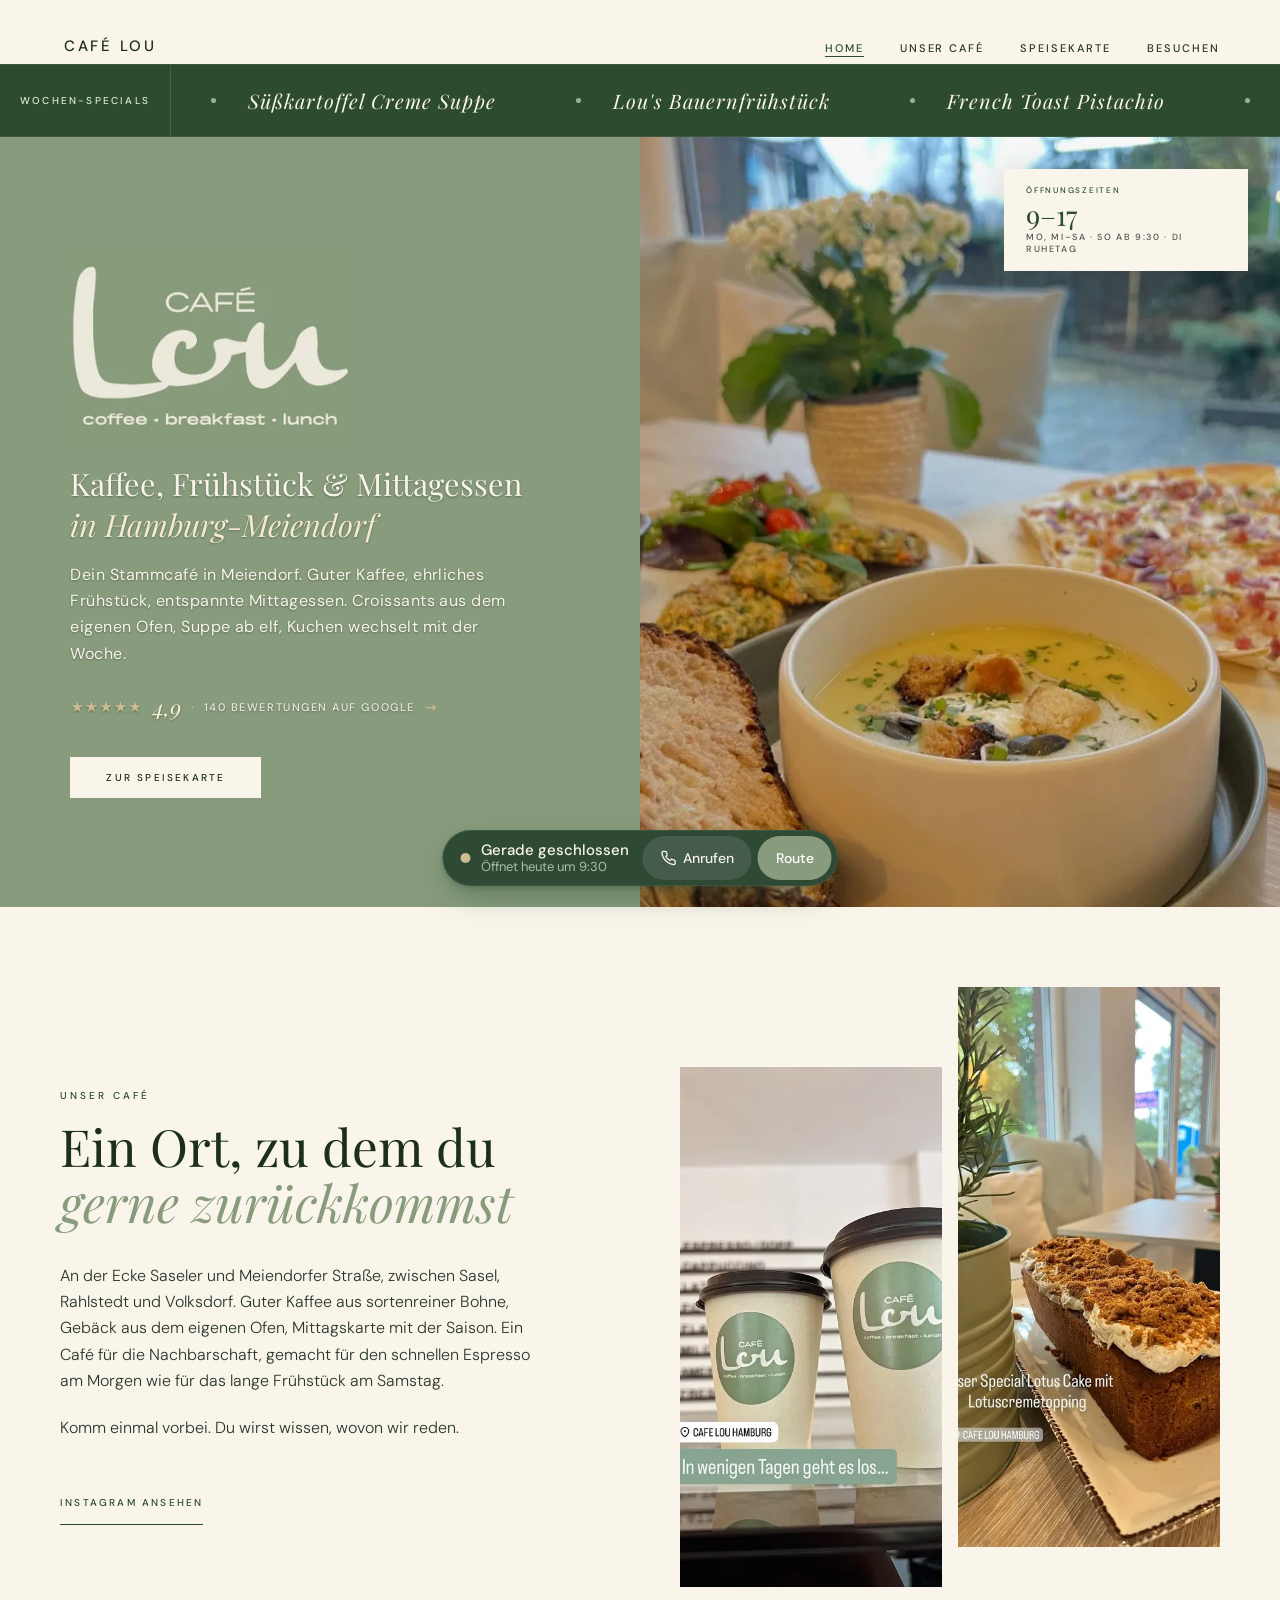
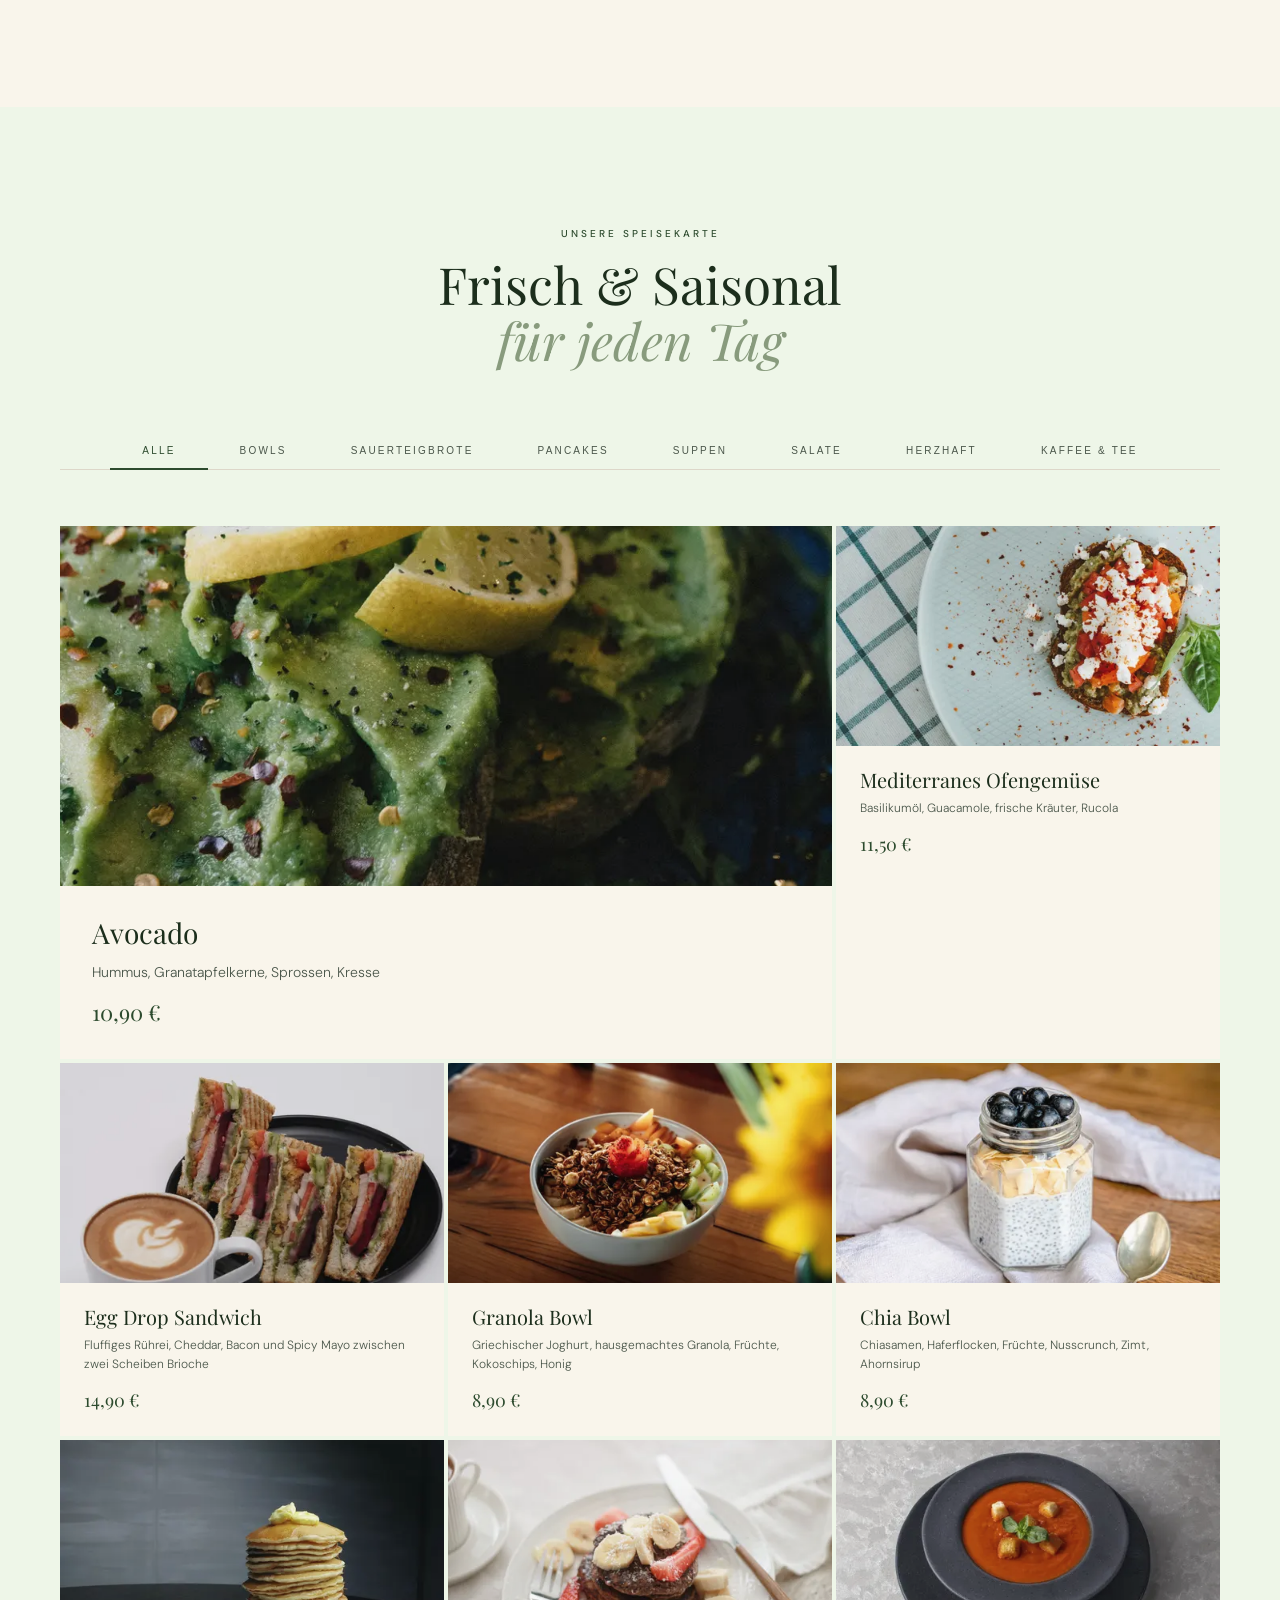
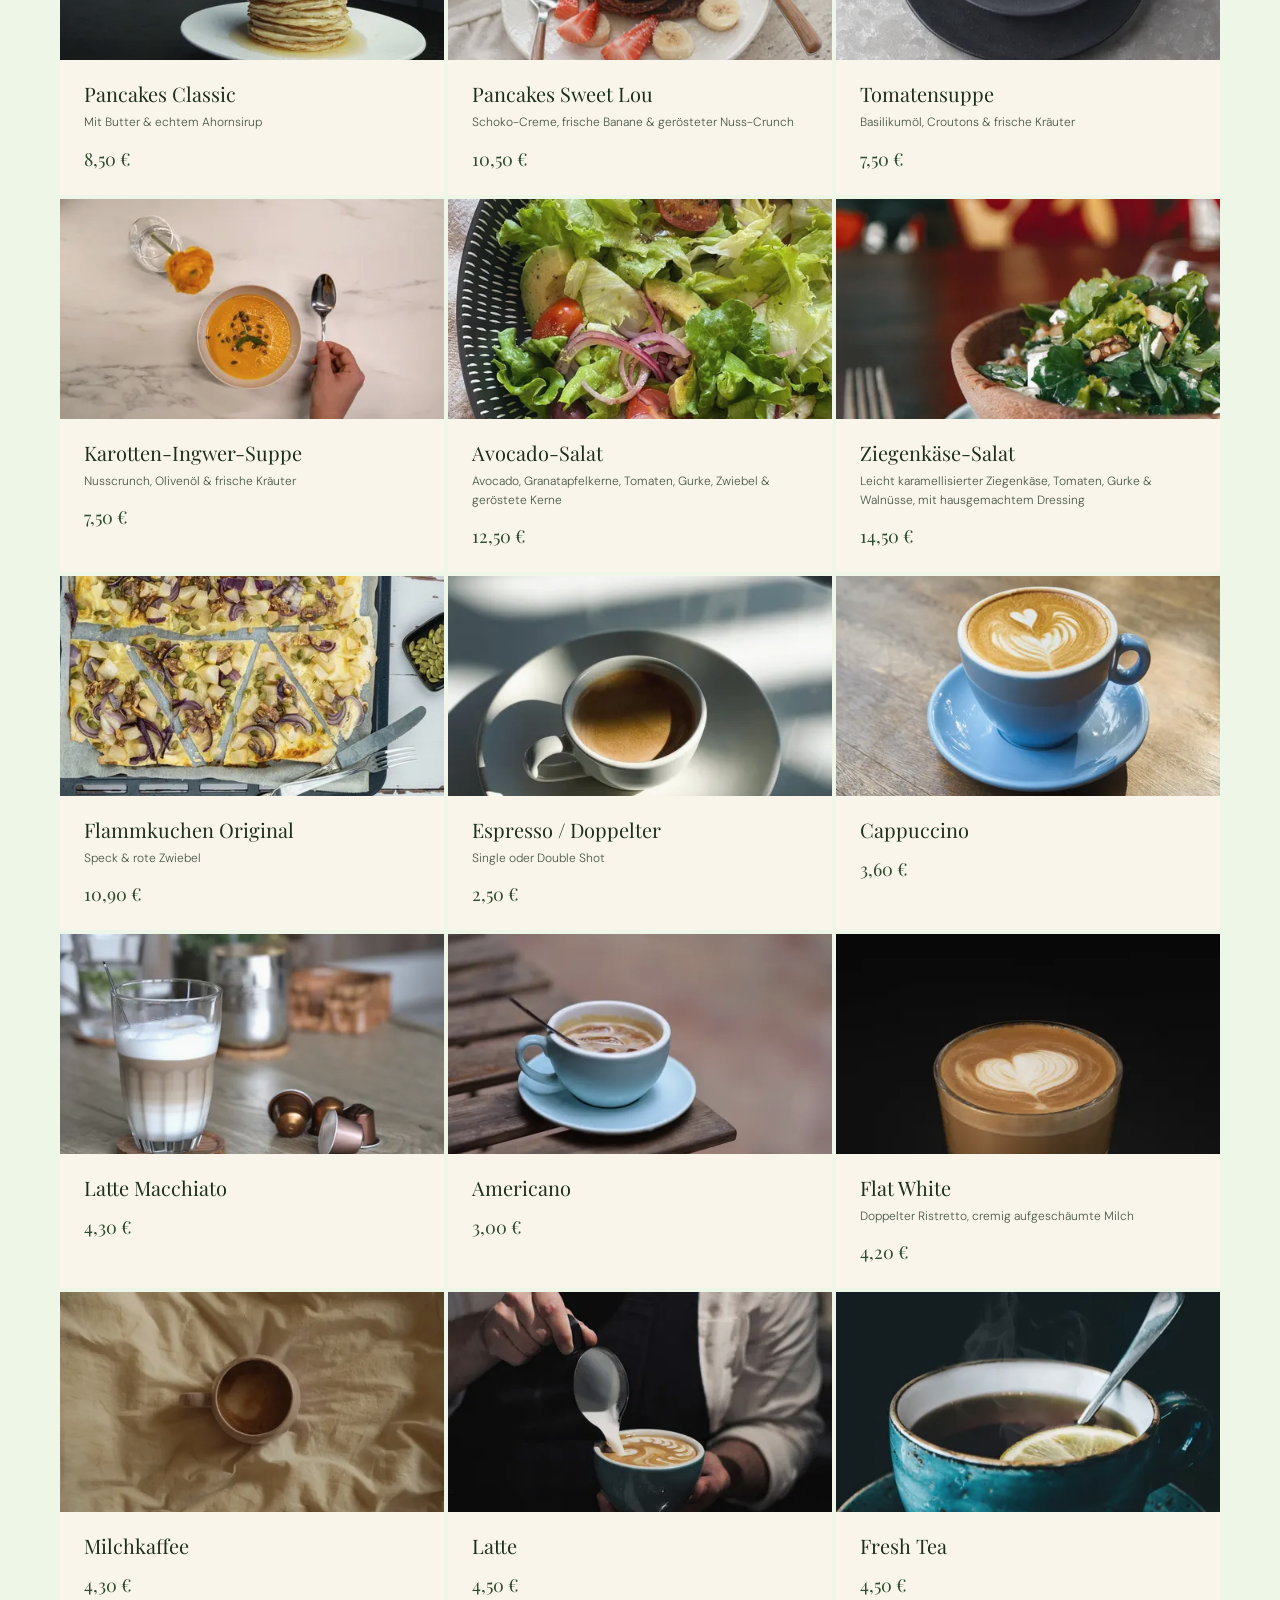
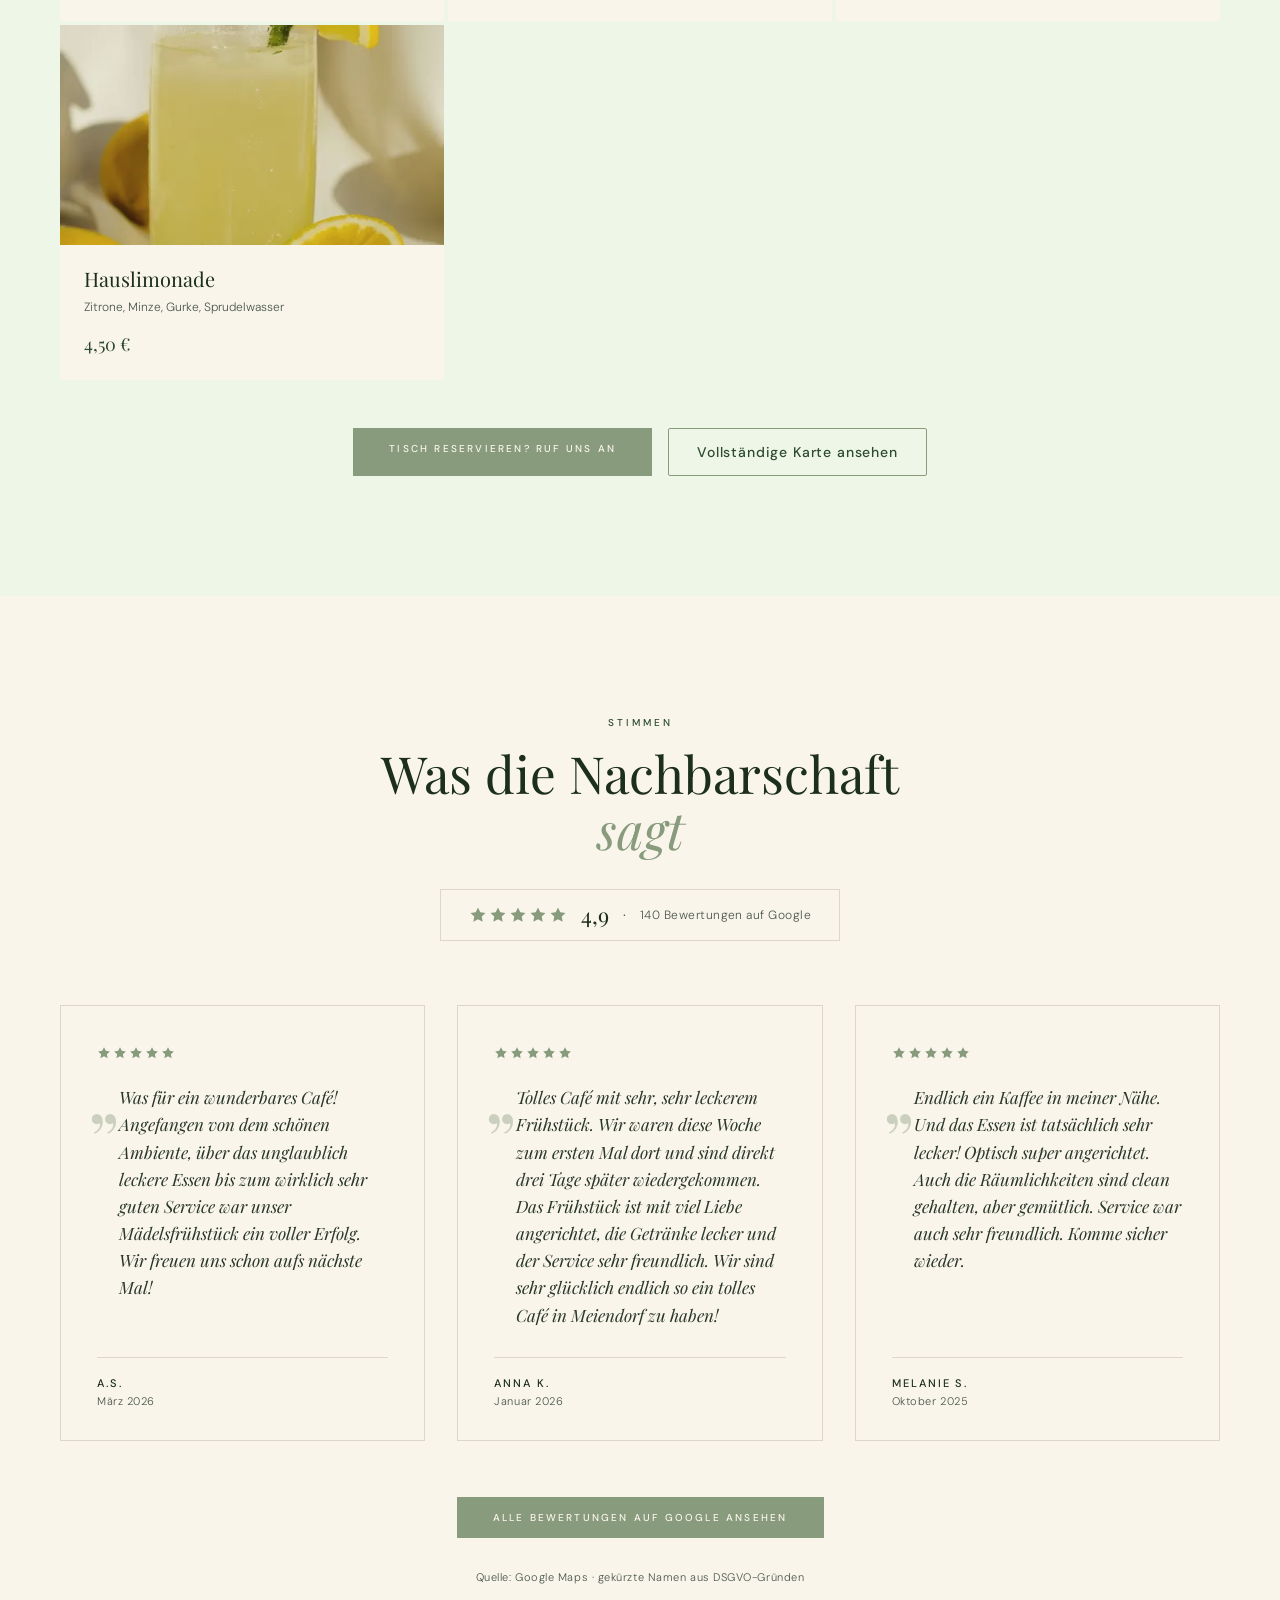
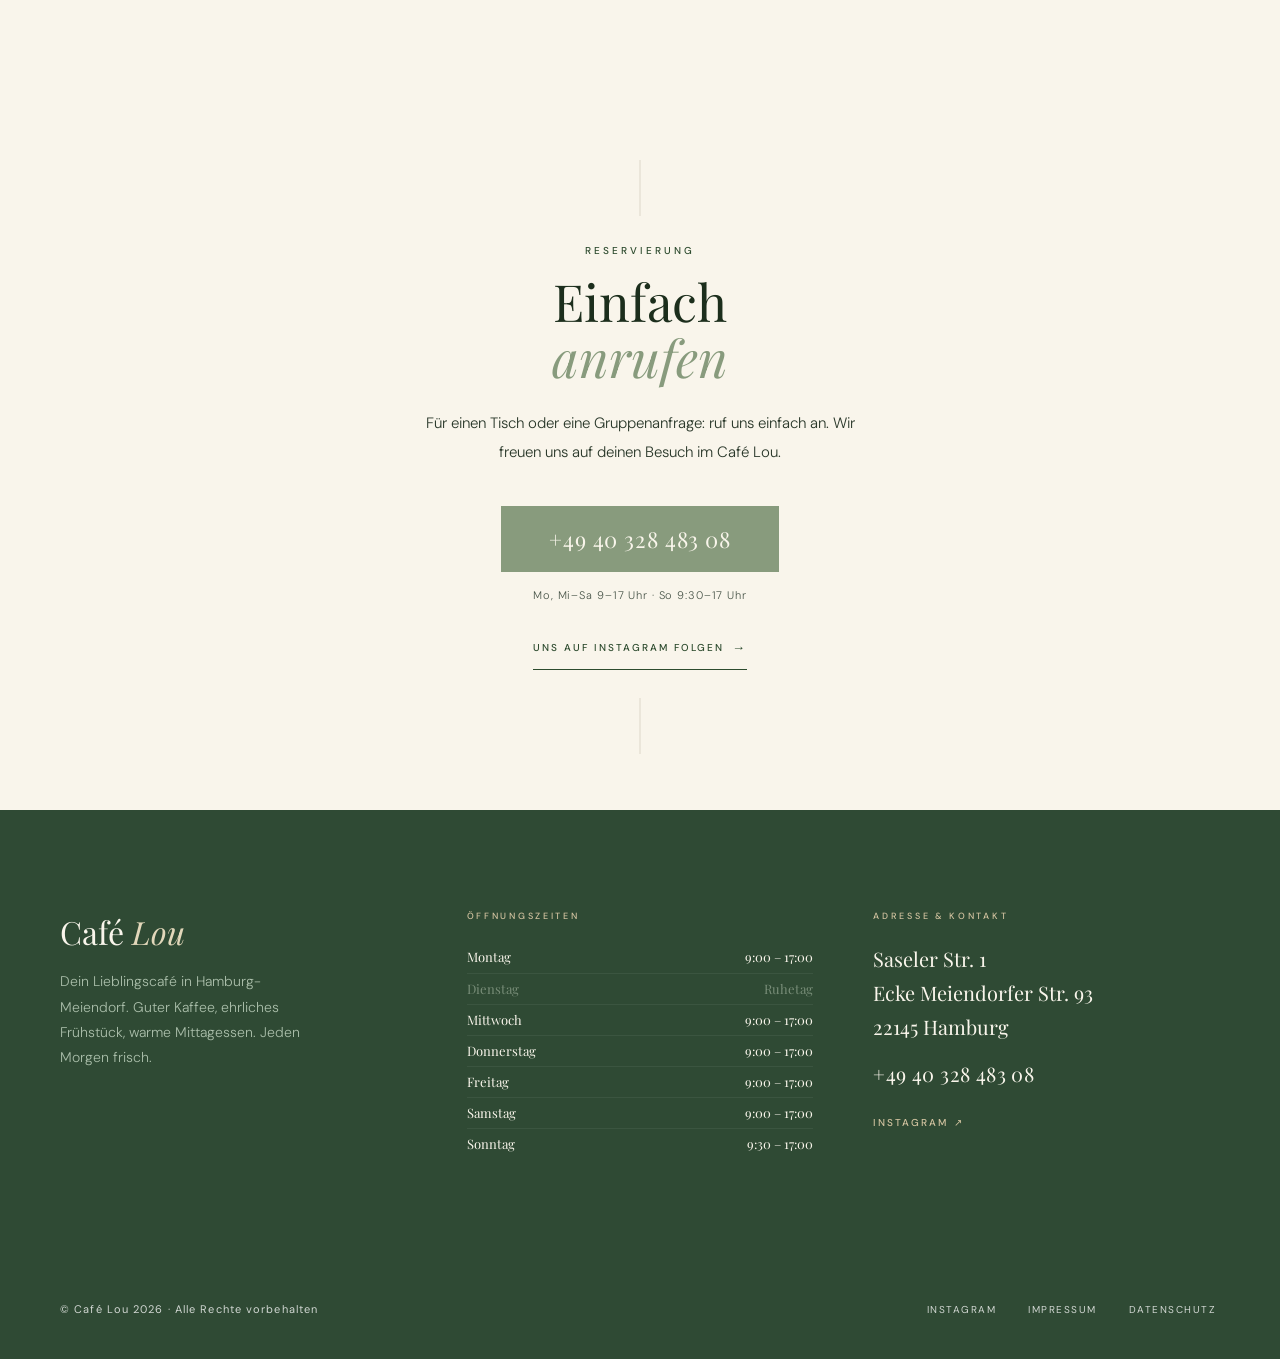
==== index.html @ 551ae3a7 "Revert "feat: 'Ein Tag bei Lou' – Scroll als Uhr 9–17 Uhr mit Live-Marker" This reverts commit 328b6" ====
<!DOCTYPE html>
<html lang="de">
<head>
  <meta charset="UTF-8" />
  <meta name="viewport" content="width=device-width, initial-scale=1.0" />
  <title>Café Lou – Kaffee, Frühstück &amp; Mittagessen in Hamburg-Meiendorf</title>
  <meta name="description" content="Café Lou in Hamburg-Meiendorf: Frischer Kaffee, hausgemachtes Frühstück und Mittagessen – dein Lieblingscafé in der Nachbarschaft. Mo, Mi–Sa 9–17 Uhr, So 9:30–17 Uhr." />
  <meta name="robots" content="index, follow" />
  <link rel="canonical" href="https://cafe-lou.vercel.app/" />

  <!-- Local SEO / Geo -->
  <meta name="geo.region" content="DE-HH" />
  <meta name="geo.placename" content="Hamburg-Meiendorf" />
  <meta name="geo.position" content="53.6395;10.1437" />
  <meta name="ICBM" content="53.6395, 10.1437" />

  <!-- Open Graph -->
  <meta property="og:type" content="website" />
  <meta property="og:site_name" content="Café Lou" />
  <meta property="og:title" content="Café Lou – Kaffee, Frühstück &amp; Mittagessen in Hamburg-Meiendorf" />
  <meta property="og:description" content="Dein Lieblingscafé in der Nachbarschaft. Frischer Kaffee, ehrliches Frühstück, entspannte Mittagessen." />
  <meta property="og:image" content="https://cafe-lou.vercel.app/assets/img/og-cover.jpg" />
  <meta property="og:image:width" content="1200" />
  <meta property="og:image:height" content="630" />
  <meta property="og:image:alt" content="Café Lou in Hamburg-Meiendorf – Tisch mit Suppe, Salat und Brot" />
  <meta property="og:url" content="https://cafe-lou.vercel.app/" />
  <meta property="og:locale" content="de_DE" />
  <meta name="twitter:card" content="summary_large_image" />

  <!-- Favicon -->
  <link rel="icon" href="favicon.svg" type="image/svg+xml" />

  <!-- Preload critical fonts + hero image -->
  <link rel="preload" as="font" type="font/woff2" href="fonts/playfair-normal-latin.woff2" crossorigin />
  <link rel="preload" as="font" type="font/woff2" href="fonts/dm-sans-latin.woff2" crossorigin />
  <link rel="preload" as="image" href="assets/img/hero-800.webp" imagesrcset="assets/img/hero-800.webp 800w, assets/img/hero-1200.webp 1200w" imagesizes="(max-width: 1024px) 100vw, 50vw" fetchpriority="high" />

  <!-- JSON-LD: LocalBusiness -->
  <script type="application/ld+json">
  {
    "@context": "https://schema.org",
    "@type": "CafeOrCoffeeShop",
    "name": "Café Lou",
    "url": "https://cafe-lou.vercel.app/",
    "telephone": "+494032848308",
    "address": {
      "@type": "PostalAddress",
      "streetAddress": "Saseler Str. 1 / Ecke Meiendorfer Str. 93",
      "addressLocality": "Hamburg",
      "addressRegion": "HH",
      "postalCode": "22145",
      "addressCountry": "DE"
    },
    "geo": {
      "@type": "GeoCoordinates",
      "latitude": 53.6395,
      "longitude": 10.1437
    },
    "hasMap": "https://maps.app.goo.gl/7cNtLfxLy16KoQZ58",
    "sameAs": [
      "https://www.instagram.com/cafelou.hamburg/",
      "https://maps.app.goo.gl/7cNtLfxLy16KoQZ58"
    ],
    "areaServed": [
      { "@type": "City", "name": "Hamburg" },
      { "@type": "AdministrativeArea", "name": "Meiendorf" },
      { "@type": "AdministrativeArea", "name": "Sasel" },
      { "@type": "AdministrativeArea", "name": "Rahlstedt" },
      { "@type": "AdministrativeArea", "name": "Volksdorf" }
    ],
    "servesCuisine": ["Café", "Frühstück", "Brunch", "Mittagessen", "Kaffee", "Gebäck"],
    "priceRange": "€",
    "paymentAccepted": "Bargeld, EC-Karte, Kreditkarte",
    "currenciesAccepted": "EUR",
    "openingHoursSpecification": [
      { "@type": "OpeningHoursSpecification", "dayOfWeek": ["Monday"], "opens": "09:00", "closes": "17:00" },
      { "@type": "OpeningHoursSpecification", "dayOfWeek": ["Wednesday", "Thursday", "Friday"], "opens": "09:00", "closes": "17:00" },
      { "@type": "OpeningHoursSpecification", "dayOfWeek": ["Saturday"], "opens": "09:00", "closes": "17:00" },
      { "@type": "OpeningHoursSpecification", "dayOfWeek": ["Sunday"], "opens": "09:30", "closes": "17:00" }
    ],
    "image": [
      "https://cafe-lou.vercel.app/assets/img/og-cover.jpg",
      "https://cafe-lou.vercel.app/reference/cake.jpg",
      "https://cafe-lou.vercel.app/reference/Cafebecher.jpg"
    ],
    "aggregateRating": {
      "@type": "AggregateRating",
      "ratingValue": "4.9",
      "reviewCount": "140",
      "bestRating": "5",
      "worstRating": "1"
    },
    "review": [
      {
        "@type": "Review",
        "author": {"@type": "Person", "name": "A.S."},
        "datePublished": "2026-03-15",
        "reviewBody": "Was für ein wunderbares Café! Angefangen von dem schönen Ambiente, über das unglaublich leckere Essen bis zum wirklich sehr guten Service war unser Mädelsfrühstück ein voller Erfolg. Wir freuen uns schon aufs nächste Mal!",
        "reviewRating": {"@type": "Rating", "ratingValue": "5", "bestRating": "5"},
        "publisher": {"@type": "Organization", "name": "Google"}
      },
      {
        "@type": "Review",
        "author": {"@type": "Person", "name": "Anna K."},
        "datePublished": "2026-01-15",
        "reviewBody": "Tolles Café mit sehr, sehr leckerem Frühstück. Wir waren diese Woche zum ersten Mal dort und sind direkt drei Tage später wiedergekommen. Das Frühstück ist mit viel Liebe angerichtet, die Getränke lecker und der Service sehr freundlich. Wir sind sehr glücklich endlich so ein tolles Café in Meiendorf zu haben!",
        "reviewRating": {"@type": "Rating", "ratingValue": "5", "bestRating": "5"},
        "publisher": {"@type": "Organization", "name": "Google"}
      },
      {
        "@type": "Review",
        "author": {"@type": "Person", "name": "Melanie S."},
        "datePublished": "2025-10-15",
        "reviewBody": "Endlich ein Kaffee in meiner Nähe. Und das Essen ist tatsächlich sehr lecker! Optisch super angerichtet. Auch die Räumlichkeiten sind clean gehalten, aber gemütlich. Service war auch sehr freundlich. Komme sicher wieder.",
        "reviewRating": {"@type": "Rating", "ratingValue": "5", "bestRating": "5"},
        "publisher": {"@type": "Organization", "name": "Google"}
      }
    ]
  }
  </script>

  <style>
    /* ─── SELF-HOSTED FONTS ─── */
    @font-face {
      font-family: 'Playfair Display';
      src: url('fonts/playfair-normal-latin-ext.woff2') format('woff2');
      font-weight: 400 700;
      font-style: normal;
      font-display: swap;
      unicode-range: U+0100-02BA, U+02BD-02C5, U+02C7-02CC, U+02CE-02D7, U+02DD-02FF,
                     U+0304, U+0308, U+0329, U+1D00-1DBF, U+1E00-1E9F, U+1EF2-1EFF,
                     U+2020, U+20A0-20AB, U+20AD-20C0, U+2113, U+2C60-2C7F, U+A720-A7FF;
    }
    @font-face {
      font-family: 'Playfair Display';
      src: url('fonts/playfair-normal-latin.woff2') format('woff2');
      font-weight: 400 700;
      font-style: normal;
      font-display: swap;
      unicode-range: U+0000-00FF, U+0131, U+0152-0153, U+02BB-02BC, U+02C6, U+02DA,
                     U+02DC, U+0304, U+0308, U+0329, U+2000-206F, U+20AC, U+2122,
                     U+2191, U+2193, U+2212, U+2215, U+FEFF, U+FFFD;
    }
    @font-face {
      font-family: 'Playfair Display';
      src: url('fonts/playfair-italic-latin-ext.woff2') format('woff2');
      font-weight: 400 500;
      font-style: italic;
      font-display: swap;
      unicode-range: U+0100-02BA, U+02BD-02C5, U+02C7-02CC, U+02CE-02D7, U+02DD-02FF,
                     U+0304, U+0308, U+0329, U+1D00-1DBF, U+1E00-1E9F, U+1EF2-1EFF,
                     U+2020, U+20A0-20AB, U+20AD-20C0, U+2113, U+2C60-2C7F, U+A720-A7FF;
    }
    @font-face {
      font-family: 'Playfair Display';
      src: url('fonts/playfair-italic-latin.woff2') format('woff2');
      font-weight: 400 500;
      font-style: italic;
      font-display: swap;
      unicode-range: U+0000-00FF, U+0131, U+0152-0153, U+02BB-02BC, U+02C6, U+02DA,
                     U+02DC, U+0304, U+0308, U+0329, U+2000-206F, U+20AC, U+2122,
                     U+2191, U+2193, U+2212, U+2215, U+FEFF, U+FFFD;
    }
    @font-face {
      font-family: 'DM Sans';
      src: url('fonts/dm-sans-latin-ext.woff2') format('woff2');
      font-weight: 300 500;
      font-style: normal;
      font-display: swap;
      unicode-range: U+0100-02BA, U+02BD-02C5, U+02C7-02CC, U+02CE-02D7, U+02DD-02FF,
                     U+0304, U+0308, U+0329, U+1D00-1DBF, U+1E00-1E9F, U+1EF2-1EFF,
                     U+2020, U+20A0-20AB, U+20AD-20C0, U+2113, U+2C60-2C7F, U+A720-A7FF;
    }
    @font-face {
      font-family: 'DM Sans';
      src: url('fonts/dm-sans-latin.woff2') format('woff2');
      font-weight: 300 500;
      font-style: normal;
      font-display: swap;
      unicode-range: U+0000-00FF, U+0131, U+0152-0153, U+02BB-02BC, U+02C6, U+02DA,
                     U+02DC, U+0304, U+0308, U+0329, U+2000-206F, U+20AC, U+2122,
                     U+2191, U+2193, U+2212, U+2215, U+FEFF, U+FFFD;
    }

    /* ─── TOKENS ─── */
    :root {
      --cream: oklch(97% 0.014 88);
      --cream-mid: oklch(93% 0.016 88);
      --parchment: oklch(88% 0.020 88);
      --sage: #889B7D;
      --sage-dark: oklch(38% 0.06 145);
      --sage-light: oklch(74% 0.06 145);
      --sage-pale: oklch(92% 0.04 145);
      --espresso: oklch(28% 0.04 145);
      --charcoal: oklch(32% 0.03 145);
      --gold: oklch(80% 0.06 88);
      --text: oklch(22% 0.025 145);
      --text-light: oklch(44% 0.025 145);
      --color-bg-soft: #EEF6E8;
      --color-primary-dark: #2F4A34;
      --cream-bright: oklch(96% 0.04 88);
      --gold-warm: oklch(82% 0.05 88);
      --sage-muted: oklch(78% 0.035 145);
      --footer-text: rgba(255, 255, 255, 0.78);
      --scrim: rgba(47, 74, 52, 0.94);
    }

    *, *::before, *::after { box-sizing: border-box; margin: 0; padding: 0; }
    html { scroll-behavior: smooth; }

    /* ─── A11Y UTILITIES ─── */
    .visually-hidden {
      position: absolute;
      width: 1px;
      height: 1px;
      padding: 0;
      margin: -1px;
      overflow: hidden;
      clip: rect(0, 0, 0, 0);
      white-space: nowrap;
      border: 0;
    }
    .skip-link {
      position: absolute;
      top: 0;
      left: 0;
      z-index: 200;
      min-height: 44px;
      display: inline-flex;
      align-items: center;
      padding: 12px 20px;
      background: var(--espresso);
      color: var(--cream);
      font-family: 'DM Sans', sans-serif;
      font-size: 12px;
      font-weight: 500;
      letter-spacing: 0.18em;
      text-transform: uppercase;
      text-decoration: none;
      transform: translateY(-110%);
      transition: transform 0.2s cubic-bezier(0.16, 1, 0.3, 1);
    }
    .skip-link:focus-visible {
      transform: translateY(0);
      outline: 2px solid var(--gold);
      outline-offset: 2px;
    }

    body {
      font-family: 'DM Sans', sans-serif;
      background: var(--cream);
      color: var(--text);
      overflow-x: hidden;
    }
    body.nav-locked { overflow: hidden; }

    /* ─── NAV ─── */
    #main-nav {
      position: fixed;
      top: 0; left: 0; right: 0;
      z-index: 100;
      display: flex;
      align-items: center;
      justify-content: space-between;
      padding: 24px 60px;
      transition: background 0.4s cubic-bezier(0.16, 1, 0.3, 1), padding 0.4s cubic-bezier(0.16, 1, 0.3, 1), backdrop-filter 0.4s cubic-bezier(0.16, 1, 0.3, 1);
    }
    #main-nav.scrolled {
      background: oklch(97% 0.014 88 / 0.94);
      backdrop-filter: blur(12px);
      padding: 16px 60px;
      border-bottom: 1px solid var(--parchment);
    }
    .nav-menu-note { display: none; }
    .nav-logo {
      position: relative;
      z-index: 101;
      display: inline-flex;
      align-items: center;
      min-height: 44px;
      padding: 10px 4px;
      font-family: 'DM Sans', sans-serif;
      font-size: 15px;
      font-weight: 500;
      letter-spacing: 0.18em;
      text-transform: uppercase;
      color: var(--espresso);
      text-decoration: none;
    }
    .nav-links {
      display: flex;
      gap: 36px;
      list-style: none;
    }
    .nav-links a {
      font-family: 'DM Sans', sans-serif;
      font-size: 11px;
      font-weight: 500;
      letter-spacing: 0.18em;
      text-transform: uppercase;
      color: var(--charcoal);
      text-decoration: none;
      position: relative;
      padding-bottom: 2px;
      transition: color 0.2s;
    }
    .nav-links a::after {
      content: '';
      position: absolute;
      bottom: 0; left: 0;
      width: 0; height: 1px;
      background: var(--sage-dark);
      transition: width 0.3s ease;
    }
    .nav-links a:hover { color: var(--sage-dark); }
    .nav-links a:hover::after { width: 100%; }
    .nav-links a.active { color: var(--sage-dark); }
    .nav-links a.active::after { width: 100%; }

    /* ─── HERO ─── */
    #hero {
      padding: 0;
      min-height: calc(100svh - 130px); /* viewport minus nav (64px) + ticker (~66px) */
      display: grid;
      grid-template-columns: 1fr 1fr;
      position: relative;
      overflow: hidden;
    }
    .hero-left {
      background: var(--sage);
      display: flex;
      flex-direction: column;
      justify-content: center;
      align-items: flex-start;
      padding: clamp(48px, 6vh, 80px) clamp(40px, 5.5vw, 72px);
      position: relative;
    }
    .hero-left::after {
      content: '';
      position: absolute;
      top: 0; bottom: 0; right: -1px;
      width: 1px;
      background: var(--gold);
      opacity: 0.4;
    }
    .hero-eyebrow {
      font-size: 10px;
      font-weight: 500;
      letter-spacing: 0.3em;
      text-transform: uppercase;
      color: oklch(90% 0.04 88);
      margin-bottom: 28px;
      opacity: 0;
      animation: fadeUp 0.8s 0.2s forwards;
    }
    .hero-logo {
      width: clamp(220px, 22vw, 320px);
      height: auto;
      display: block;
      border-radius: 0;
      margin-bottom: 16px;
    }
    .hero-title {
      font-family: 'Playfair Display', serif;
      font-size: clamp(20px, 2.4vw, 32px);
      font-weight: 400;
      line-height: 1.35;
      color: var(--cream);
      max-width: 480px;
      margin-bottom: 16px;
      text-shadow: 0 1px 2px oklch(20% 0.04 145 / 0.35);
    }
    .hero-title em {
      font-style: italic;
      color: oklch(94% 0.04 88);
    }
    .hero-sub {
      font-size: 16px;
      font-weight: 400;
      letter-spacing: 0.03em;
      color: var(--cream);
      line-height: 1.65;
      max-width: 440px;
      text-shadow: 0 1px 2px oklch(20% 0.04 145 / 0.35);
    }
    .hero-trust {
      display: inline-flex;
      align-items: center;
      gap: 10px;
      margin: 18px 0 0;
      min-height: 44px;
      padding: 2px 0;
      text-decoration: none;
      color: var(--cream);
      font-family: 'DM Sans', system-ui, sans-serif;
      position: relative;
      width: fit-content;
    }
    .hero-trust-stars {
      color: var(--gold);
      font-size: 15px;
      letter-spacing: 1px;
      line-height: 1;
      text-shadow: 0 1px 2px oklch(20% 0.04 145 / 0.35);
    }
    .hero-trust-rating {
      font-family: 'Playfair Display', serif;
      font-style: italic;
      font-weight: 400;
      font-size: 22px;
      color: var(--cream-bright);
      line-height: 1;
      text-shadow: 0 1px 2px oklch(20% 0.04 145 / 0.35);
    }
    .hero-trust-sep {
      color: var(--cream);
      opacity: 0.5;
      font-size: 14px;
      line-height: 1;
    }
    .hero-trust-label {
      font-size: 11px;
      font-weight: 500;
      letter-spacing: 0.14em;
      text-transform: uppercase;
      color: var(--cream);
      opacity: 0.88;
      line-height: 1;
      text-shadow: 0 1px 2px oklch(20% 0.04 145 / 0.35);
    }
    .hero-trust-arrow {
      color: var(--gold);
      font-size: 14px;
      line-height: 1;
      transition: transform 250ms ease-out;
    }
    .hero-trust::after {
      content: "";
      position: absolute;
      left: 0;
      bottom: 6px;
      height: 1px;
      width: 100%;
      background: var(--gold);
      opacity: 0;
      transform: scaleX(0);
      transform-origin: left;
      transition: transform 250ms ease-out, opacity 200ms ease;
    }
    .hero-trust:hover::after,
    .hero-trust:focus-visible::after {
      opacity: 0.7;
      transform: scaleX(1);
    }
    .hero-trust:hover .hero-trust-arrow,
    .hero-trust:focus-visible .hero-trust-arrow {
      transform: translateX(4px);
    }
    .hero-trust:focus-visible {
      outline: 2px solid oklch(96% 0.04 88);
      outline-offset: 4px;
      border-radius: 2px;
    }
    .hero-cta {
      margin-top: 28px;
      display: flex;
      gap: 16px;
      align-items: center;
      flex-wrap: wrap;
    }
    .hero-hours {
      margin-top: 20px;
      font-family: 'DM Sans', sans-serif;
      font-size: 11px;
      font-weight: 500;
      letter-spacing: 0.18em;
      text-transform: uppercase;
      color: var(--cream);
      opacity: 0.92;
      text-shadow: 0 1px 2px oklch(20% 0.04 145 / 0.35);
    }
    .hero-hours strong {
      font-weight: 600;
      color: var(--cream-bright);
    }
    .btn-primary {
      display: inline-block;
      padding: 14px 36px;
      background: var(--cream);
      color: var(--espresso);
      font-size: 10px;
      font-weight: 500;
      letter-spacing: 0.22em;
      text-transform: uppercase;
      text-decoration: none;
      border: none;
      cursor: pointer;
      transition: background 0.25s, color 0.25s, transform 0.2s;
    }
    .btn-primary:hover { background: var(--parchment); transform: translateY(-1px); }
    /* Outside hero: sage button */
    #menu .btn-primary, #contact-cta .btn-primary {
      background: var(--sage);
      color: var(--cream);
    }
    #menu .btn-primary:hover, #contact-cta .btn-primary:hover {
      background: var(--sage-dark);
    }
    .btn-ghost {
      font-size: 11px;
      font-weight: 500;
      letter-spacing: 0.22em;
      text-transform: uppercase;
      color: var(--cream);
      text-decoration: none;
      display: inline-flex;
      align-items: center;
      gap: 10px;
      min-height: 44px;
      padding: 12px 0;
      transition: color 0.2s, transform 0.2s;
      text-shadow: 0 1px 2px oklch(20% 0.04 145 / 0.35);
    }
    .btn-ghost:hover { color: var(--cream); transform: translateX(2px); }
    .btn-ghost::after { content: '→'; font-size: 14px; }

    .hero-right {
      position: relative;
      overflow: hidden;
    }
    .hero-img {
      width: 100%;
      height: 100%;
      object-fit: cover;
      object-position: center 40%;
      display: block;
    }
    .hero-badge {
      position: absolute;
      top: 32px; right: 32px;
      background: var(--cream);
      padding: 16px 22px;
      display: flex;
      flex-direction: column;
      gap: 2px;
      box-shadow: 0 8px 32px oklch(20% 0.03 60 / 0.18);
      opacity: 0;
      animation: fadeUp 0.8s 1.1s forwards;
    }
    .hero-badge-title {
      font-size: 8px;
      font-weight: 500;
      letter-spacing: 0.22em;
      text-transform: uppercase;
      color: var(--sage-dark);
      margin-bottom: 4px;
    }
    .hero-badge-num {
      font-family: 'Playfair Display', serif;
      font-size: 28px;
      font-weight: 400;
      color: var(--sage-dark);
      line-height: 1;
    }
    .hero-badge-label {
      font-size: 9px;
      font-weight: 500;
      letter-spacing: 0.18em;
      text-transform: uppercase;
      color: var(--text-light);
      max-width: 200px;
    }

    /* ─── SECTION COMMONS ─── */
    section { padding: 120px 60px; }
    .section-label {
      font-size: 10px;
      font-weight: 500;
      letter-spacing: 0.3em;
      text-transform: uppercase;
      color: var(--sage-dark);
      margin-bottom: 16px;
    }
    .section-title {
      font-family: 'Playfair Display', serif;
      font-size: clamp(38px, 4vw, 58px);
      font-weight: 400;
      line-height: 1.1;
      color: var(--espresso);
    }
    .section-title em { font-style: italic; color: var(--sage); }

    /* ─── TICKER ─── */
    #specials-banner {
      background: var(--sage-dark);
      padding: 0;
      overflow: hidden;
      margin-top: 64px; /* clear fixed nav */
    }
    .ticker-wrap {
      display: flex;
      overflow: hidden;
      border-top: 1px solid oklch(100% 0 0 / 0.08);
      border-bottom: 1px solid oklch(100% 0 0 / 0.08);
    }
    .ticker-label {
      font-family: 'DM Sans', sans-serif;
      font-size: 10px;
      font-weight: 500;
      letter-spacing: 0.22em;
      text-transform: uppercase;
      color: var(--sage-pale);
      padding: 0 20px;
      flex-shrink: 0;
      border-right: 1px solid oklch(100% 0 0 / 0.12);
      display: flex;
      align-items: center;
      background: var(--sage-dark);
      position: relative;
      z-index: 1;
    }
    .ticker {
      display: flex;
      gap: 0;
      animation: ticker 22s linear infinite;
      white-space: nowrap;
    }
    .ticker-item {
      display: flex;
      align-items: center;
      gap: 32px;
      padding: 22px 40px;
      font-family: 'Playfair Display', serif;
      font-size: 20px;
      font-weight: 300;
      font-style: italic;
      color: var(--cream);
      letter-spacing: 0.05em;
    }
    .ticker-dot {
      width: 5px; height: 5px;
      border-radius: 50%;
      background: var(--sage-light);
      flex-shrink: 0;
    }
    @keyframes ticker {
      from { transform: translateX(0); }
      to { transform: translateX(-50%); }
    }

    /* ─── STORY ─── */
    #story {
      background: var(--cream);
      display: grid;
      grid-template-columns: 1fr 1fr;
      gap: 80px;
      align-items: center;
    }
    .story-text { padding-right: 40px; }
    .story-body {
      margin-top: 32px;
      font-size: 16px;
      font-weight: 300;
      line-height: 1.65;
      color: var(--charcoal);
      max-width: 480px;
    }
    .story-body p + p { margin-top: 20px; }
    .story-link {
      display: inline-flex;
      align-items: center;
      gap: 10px;
      margin-top: 40px;
      min-height: 44px;
      padding: 10px 0;
      font-size: 10px;
      font-weight: 500;
      letter-spacing: 0.22em;
      text-transform: uppercase;
      color: var(--sage-dark);
      text-decoration: none;
      border-bottom: 1px solid var(--sage-dark);
      transition: gap 0.2s;
    }
    .story-link:hover { gap: 18px; }
    .story-images {
      display: grid;
      grid-template-columns: 1fr 1fr;
      gap: 16px;
      height: 560px;
    }
    .story-img {
      overflow: hidden;
      position: relative;
    }
    .story-img:first-child { margin-top: 40px; }
    .story-img:last-child { margin-bottom: 40px; margin-top: -40px; }
    .story-img img {
      width: 100%;
      height: 100%;
      object-fit: cover;
      object-position: center;
      display: block;
    }

    /* ─── MENU ─── */
    #menu {
      background: var(--color-bg-soft);
      text-align: center;
      padding: 120px 60px;
    }
    .menu-header { margin-bottom: 64px; }
    .menu-tabs {
      display: flex;
      justify-content: center;
      gap: 0;
      margin-bottom: 56px;
      border-bottom: 1px solid var(--parchment);
    }
    .menu-tab {
      padding: 12px 32px;
      font-size: 10px;
      font-weight: 500;
      letter-spacing: 0.22em;
      text-transform: uppercase;
      color: var(--text-light);
      cursor: pointer;
      border: none;
      background: none;
      border-bottom: 2px solid transparent;
      margin-bottom: -1px;
      transition: color 0.2s, border-color 0.2s;
    }
    .menu-tab.active {
      color: var(--sage-dark);
      border-bottom-color: var(--sage-dark);
    }
    .menu-tab:hover:not(.active) { color: var(--charcoal); }
    .menu-grid {
      display: grid;
      grid-template-columns: repeat(3, 1fr);
      gap: 4px;
      max-width: 1200px;
      margin: 0 auto;
    }
    .menu-card {
      background: var(--cream);
      padding: 0;
      overflow: hidden;
      position: relative;
      transition: transform 0.4s cubic-bezier(0.16, 1, 0.3, 1);
    }
    .menu-card:hover { transform: translateY(-3px); }
    .menu-card--featured {
      grid-column: span 2;
    }
    .menu-card-thumb {
      height: 220px;
      aspect-ratio: auto;
      background-color: var(--sage-pale);
      position: relative;
      display: flex;
      align-items: center;
      justify-content: center;
      overflow: hidden;
      contain: layout paint;
    }
    .menu-card--featured .menu-card-thumb { height: 360px; }
    .menu-card-thumb img {
      width: 100%;
      height: 100%;
      object-fit: cover;
      filter: saturate(0.88) contrast(0.96);
      transition: filter 0.4s, transform 0.6s cubic-bezier(0.16, 1, 0.3, 1);
    }
    .menu-card:hover .menu-card-thumb img {
      filter: saturate(0.95) contrast(1);
      transform: scale(1.03);
    }
    .menu-card-body {
      padding: 20px 24px 24px;
      text-align: left;
    }
    .menu-card--featured .menu-card-body { padding: 28px 32px 32px; }
    .menu-card-name {
      font-family: 'Playfair Display', serif;
      font-size: 20px;
      font-weight: 400;
      color: var(--espresso);
      margin-bottom: 6px;
    }
    .menu-card--featured .menu-card-name { font-size: 28px; margin-bottom: 10px; }
    .menu-card-desc {
      font-size: 12px;
      font-weight: 300;
      color: var(--text-light);
      line-height: 1.6;
      margin-bottom: 14px;
    }
    .menu-card--featured .menu-card-desc { font-size: 14px; max-width: 420px; }
    .menu-card-price {
      font-family: 'Playfair Display', serif;
      font-size: 18px;
      color: var(--sage-dark);
    }
    .menu-card--featured .menu-card-price { font-size: 22px; }
    .menu-see-all { margin-top: 48px; display: flex; gap: 16px; justify-content: center; flex-wrap: wrap; }
    .menu-fullcard-btn {
      display: inline-flex; align-items: center; gap: 8px;
      padding: 14px 28px;
      background: transparent;
      border: 1.5px solid var(--sage);
      border-radius: 2px;
      color: var(--sage-dark);
      font-family: 'DM Sans', sans-serif;
      font-size: 14px;
      font-weight: 500;
      letter-spacing: 0.06em;
      cursor: pointer;
      transition: background 0.2s, color 0.2s;
    }
    .menu-fullcard-btn:hover, .menu-fullcard-btn:focus-visible {
      background: var(--sage-pale);
      color: var(--sage-dark);
      outline: none;
    }
    /* ─── VOLLSTÄNDIGE KARTE (Dialog) ─── */
    .menu-lightbox {
      position: fixed; inset: 0; z-index: 900;
      background: var(--scrim);
      display: flex; align-items: center; justify-content: center;
      padding: 24px;
    }
    .menu-lightbox[hidden] { display: none; }
    .menu-lightbox-inner {
      position: relative;
      width: 100%; max-width: 780px;
      max-height: calc(100vh - 48px);
      background: var(--cream);
      border: 1px solid var(--parchment);
      display: flex;
      flex-direction: column;
      overflow: hidden;
    }
    .fm-head {
      flex: none;
      display: flex; align-items: flex-start; justify-content: space-between;
      gap: 24px;
      padding: 28px 32px 20px;
      border-bottom: 1px solid var(--parchment);
      background: var(--cream);
    }
    .fm-head-label {
      display: block;
      font-size: 10px; font-weight: 500;
      letter-spacing: 0.22em; text-transform: uppercase;
      color: var(--sage-dark);
      margin-bottom: 8px;
    }
    .fm-head-title {
      font-family: 'Playfair Display', serif;
      font-size: clamp(24px, 3vw, 30px);
      font-weight: 400; line-height: 1.15;
      color: var(--espresso);
    }
    .menu-lightbox-close {
      flex: none;
      width: 44px; height: 44px;
      background: transparent;
      border: 1px solid var(--parchment);
      border-radius: 0;
      font-family: 'DM Sans', sans-serif;
      font-size: 18px; line-height: 1;
      color: var(--charcoal);
      cursor: pointer;
      display: flex; align-items: center; justify-content: center;
      transition: background 0.2s, color 0.2s, border-color 0.2s;
    }
    .menu-lightbox-close:hover,
    .menu-lightbox-close:focus-visible { background: var(--sage-pale); color: var(--espresso); border-color: var(--sage-dark); }
    .fm-body {
      overflow-y: auto;
      overscroll-behavior: contain;
      -webkit-overflow-scrolling: touch;
      padding: 8px 32px 32px;
    }
    .fm-section { padding-top: 36px; }
    .fm-section-title {
      font-family: 'Playfair Display', serif;
      font-size: 28px; font-weight: 400; line-height: 1.2;
      color: var(--espresso);
      display: flex; align-items: baseline; flex-wrap: wrap; gap: 12px;
      padding-bottom: 10px;
      border-bottom: 1px solid var(--parchment);
    }
    .fm-section-note {
      font-family: 'DM Sans', sans-serif;
      font-size: 10px; font-weight: 500;
      letter-spacing: 0.22em; text-transform: uppercase;
      color: var(--sage-dark);
    }
    .fm-section-intro {
      font-size: 16px; font-weight: 300; line-height: 1.6;
      color: var(--text-light);
      max-width: 62ch;
      margin-top: 12px;
    }
    .fm-list { list-style: none; margin-top: 20px; }
    .fm-item + .fm-item { margin-top: 22px; }
    .fm-item-head { display: flex; align-items: baseline; gap: 10px; }
    .fm-item-name {
      font-family: 'Playfair Display', serif;
      font-size: 21px; font-weight: 400; line-height: 1.3;
      color: var(--espresso);
    }
    .fm-leader {
      flex: 1 1 auto;
      min-width: 16px;
      border-bottom: 1px dotted var(--parchment);
      transform: translateY(-4px);
    }
    .fm-item-price {
      font-family: 'Playfair Display', serif;
      font-size: 19px; font-weight: 400;
      color: var(--sage-dark);
      white-space: nowrap;
    }
    .fm-item-desc {
      font-size: 16px; font-weight: 300; line-height: 1.6;
      color: var(--text);
      max-width: 60ch;
      margin-top: 4px;
    }
    .fm-item-note {
      font-size: 15px; font-weight: 500; line-height: 1.5;
      color: var(--sage-dark);
      margin-top: 6px;
    }
    .fm-variants { list-style: none; margin-top: 8px; }
    .fm-variant {
      display: flex; align-items: baseline; gap: 10px;
      font-size: 16px; font-weight: 300;
      color: var(--text);
      padding-left: 16px;
      position: relative;
    }
    .fm-variant + .fm-variant { margin-top: 4px; }
    .fm-variant::before {
      content: '';
      position: absolute; left: 0; top: 0.6em;
      width: 4px; height: 4px;
      background: var(--sage-dark);
    }
    .fm-variant-price {
      font-family: 'Playfair Display', serif;
      color: var(--sage-dark);
      white-space: nowrap;
    }
    .fm-extras {
      margin-top: 24px;
      padding: 20px 24px;
      background: var(--color-bg-soft);
    }
    .fm-extras-title {
      font-family: 'DM Sans', sans-serif;
      font-size: 10px; font-weight: 500;
      letter-spacing: 0.22em; text-transform: uppercase;
      color: var(--sage-dark);
      margin-bottom: 12px;
    }
    .fm-foot {
      flex: none;
      padding: 16px 32px;
      border-top: 1px solid var(--parchment);
      background: var(--cream);
      font-size: 15px; font-weight: 300; line-height: 1.5;
      color: var(--text-light);
    }
    @media (max-width: 640px) {
      .menu-lightbox { padding: 0; }
      .menu-lightbox-inner { max-width: none; max-height: 100vh; height: 100vh; border: none; }
      .fm-head { padding: 20px 20px 16px; }
      .fm-body { padding: 4px 20px 28px; }
      .fm-foot { padding: 14px 20px; }
      .fm-section-title { font-size: 24px; }
      .fm-item-name { font-size: 19px; }
    }

    /* ─── REVIEWS / STIMMEN ─── */
    #stimmen {
      background: var(--cream);
      text-align: center;
      padding: 120px 60px;
    }
    .reviews-header { margin-bottom: 64px; }
    .reviews-rating {
      display: inline-flex;
      align-items: center;
      justify-content: center;
      gap: 14px;
      margin-top: 32px;
      padding: 14px 28px;
      background: var(--cream);
      border: 1px solid var(--parchment);
    }
    .reviews-stars {
      display: inline-flex;
      gap: 2px;
      color: var(--sage);
      line-height: 0;
    }
    .reviews-score {
      font-family: 'Playfair Display', serif;
      font-size: 22px;
      font-weight: 400;
      color: var(--espresso);
      line-height: 1;
    }
    .reviews-divider {
      color: var(--text-light);
      font-size: 14px;
      line-height: 1;
    }
    .reviews-count {
      font-family: 'DM Sans', sans-serif;
      font-size: 12px;
      font-weight: 300;
      color: var(--text-light);
      letter-spacing: 0.04em;
    }
    .reviews-grid {
      display: grid;
      grid-template-columns: repeat(3, 1fr);
      gap: 32px;
      max-width: 1200px;
      margin: 0 auto;
      list-style: none;
      text-align: left;
      padding: 0;
    }
    .review-card {
      background: var(--cream);
      border: 1px solid var(--parchment);
      padding: 40px 36px 32px;
      display: flex;
      flex-direction: column;
      position: relative;
      transition: transform 0.4s cubic-bezier(0.16, 1, 0.3, 1), border-color 0.3s;
    }
    .review-card:hover {
      transform: translateY(-3px);
      border-color: var(--sage);
    }
    .review-stars {
      display: inline-flex;
      gap: 2px;
      color: var(--sage);
      margin-bottom: 24px;
      line-height: 0;
    }
    .review-quote {
      font-family: 'Playfair Display', serif;
      font-style: italic;
      font-weight: 400;
      font-size: 17px;
      line-height: 1.6;
      color: var(--charcoal);
      margin-bottom: 28px;
      flex: 1;
      position: relative;
      padding-left: 22px;
    }
    .review-quote::before {
      content: "„";
      position: absolute;
      left: -10px;
      top: -32px;
      font-size: 78px;
      color: var(--sage);
      opacity: 0.4;
      font-family: 'Playfair Display', serif;
      line-height: 1;
      font-style: normal;
    }
    .review-meta {
      display: flex;
      flex-direction: column;
      align-items: flex-start;
      justify-content: flex-start;
      gap: 4px;
      border-top: 1px solid var(--parchment);
      padding: 18px 0 0;
      background: transparent;
      text-align: left;
    }
    .review-author {
      font-family: 'DM Sans', sans-serif;
      font-style: normal;
      font-weight: 500;
      font-size: 11px;
      letter-spacing: 0.18em;
      text-transform: uppercase;
      color: var(--espresso);
    }
    .review-date {
      font-family: 'DM Sans', sans-serif;
      font-size: 11px;
      font-weight: 300;
      letter-spacing: 0.05em;
      color: var(--text-light);
    }
    .reviews-cta {
      margin-top: 56px;
      display: flex;
      justify-content: center;
    }
    #stimmen .btn-primary {
      background: var(--sage);
      color: var(--cream);
    }
    #stimmen .btn-primary:hover { background: var(--sage-dark); }
    .reviews-source {
      margin: 32px auto 0;
      text-align: center;
      font-family: 'DM Sans', sans-serif;
      font-size: 11px;
      font-weight: 300;
      letter-spacing: 0.05em;
      color: var(--text-light);
      max-width: 50ch;
    }

    /* ─── CONTACT CTA (Ruf uns an) ─── */
    #contact-cta {
      background: var(--cream);
      display: flex;
      flex-direction: column;
      align-items: center;
      text-align: center;
      padding: 140px 60px;
      position: relative;
    }
    #contact-cta::before,
    #contact-cta::after {
      content: '';
      position: absolute;
      left: 50%;
      width: 1px;
      height: 56px;
      background: var(--parchment);
      transform: translateX(-50%);
    }
    #contact-cta::before { top: 56px; }
    #contact-cta::after { bottom: 56px; }
    .cta-content { max-width: 560px; }
    .cta-content .section-label { color: var(--sage-dark); }
    .cta-body {
      font-size: 15px;
      font-weight: 300;
      line-height: 1.9;
      color: var(--charcoal);
      margin-top: 24px;
      margin-bottom: 40px;
      max-width: 460px;
    }
    .btn-phone {
      display: inline-block;
      padding: 18px 48px;
      background: var(--sage);
      color: var(--cream);
      font-family: 'Playfair Display', serif;
      font-size: 22px;
      font-weight: 400;
      letter-spacing: 0.04em;
      text-decoration: none;
      transition: background 0.25s, transform 0.2s;
    }
    .btn-phone:hover { background: var(--sage-dark); transform: translateY(-2px); }
    .cta-note {
      margin-top: 16px;
      font-size: 11px;
      font-weight: 300;
      color: var(--text-light);
      letter-spacing: 0.08em;
    }
    .cta-instagram {
      display: inline-flex;
      align-items: center;
      gap: 8px;
      margin-top: 24px;
      min-height: 44px;
      padding: 10px 0;
      font-size: 10px;
      font-weight: 500;
      letter-spacing: 0.2em;
      text-transform: uppercase;
      color: var(--sage-dark);
      text-decoration: none;
      border-bottom: 1px solid var(--sage-dark);
      transition: gap 0.2s;
    }
    .cta-instagram:hover { gap: 14px; }
    .cta-instagram::after { content: '→'; font-size: 13px; }

    /* ─── CONTACTS ─── */
    #contacts {
      background: var(--color-primary-dark);
      padding: 100px 60px;
      display: grid;
      grid-template-columns: 1fr 1fr 1fr;
      gap: 60px;
    }
    .contact-block-title {
      font-size: 9px;
      font-weight: 500;
      letter-spacing: 0.3em;
      text-transform: uppercase;
      color: var(--gold-warm);
      margin-bottom: 20px;
    }
    .contact-block-main {
      font-family: 'Playfair Display', serif;
      font-size: 20px;
      font-weight: 400;
      color: var(--cream);
      line-height: 1.7;
    }
    .contact-block-sub {
      display: flex;
      flex-direction: column;
      align-items: flex-start;
      font-size: 12px;
      font-weight: 300;
      color: var(--sage-muted);
      margin-top: 8px;
      line-height: 1.7;
    }
    .contact-tel {
      display: inline-flex;
      align-items: center;
      min-height: 44px;
      padding: 4px 0;
      font-family: 'Playfair Display', serif;
      font-size: 20px;
      color: var(--cream);
      text-decoration: none;
      letter-spacing: 0.02em;
      transition: color 0.2s, transform 0.2s;
    }
    .contact-tel:hover { color: var(--gold); transform: translateX(2px); }
    .contact-instagram {
      display: inline-flex;
      align-items: center;
      gap: 6px;
      min-height: 44px;
      padding: 4px 0;
      margin-top: 4px;
      font-family: 'DM Sans', sans-serif;
      font-size: 10px;
      font-weight: 500;
      letter-spacing: 0.2em;
      text-transform: uppercase;
      color: var(--gold-warm);
      text-decoration: none;
      transition: color 0.2s;
    }
    .contact-instagram:hover { color: var(--cream); }
    .contact-logo {
      font-family: 'Playfair Display', serif;
      font-size: 32px;
      font-weight: 400;
      color: var(--cream);
      margin-bottom: 16px;
    }
    .contact-logo em { font-style: italic; color: oklch(88% 0.04 88); }
    .contact-desc {
      font-size: 14px;
      font-weight: 300;
      color: var(--sage-muted);
      line-height: 1.8;
      max-width: 260px;
    }
    .hours-row {
      display: flex;
      justify-content: space-between;
      font-size: 13px;
      font-weight: 300;
      color: var(--cream);
      padding: 4px 0;
      border-bottom: 1px solid oklch(100% 0 0 / 0.06);
    }
    .hours-row:last-child { border-bottom: none; }
    .hours-row.closed { color: oklch(62% 0.04 145); }
    .hours-day { font-weight: 400; }

    /* ─── FOOTER ─── */
    footer {
      background: var(--color-primary-dark);
      padding: 28px 60px;
      display: flex;
      justify-content: space-between;
      align-items: center;
    }
    .footer-copy {
      font-size: 11px;
      color: var(--footer-text);
      letter-spacing: 0.1em;
    }
    .footer-links {
      display: flex;
      gap: 24px;
    }
    .footer-links a {
      display: inline-flex;
      align-items: center;
      min-height: 44px;
      padding: 10px 4px;
      font-size: 10px;
      letter-spacing: 0.15em;
      text-transform: uppercase;
      color: var(--footer-text);
      text-decoration: none;
      transition: color 0.2s;
    }
    .footer-links a:hover { color: var(--cream); }

    /* ─── ANIMATIONS ─── */
    @keyframes fadeUp {
      from { opacity: 0; transform: translateY(24px); }
      to   { opacity: 1; transform: translateY(0); }
    }
    .reveal {
      opacity: 0;
      transform: translateY(32px);
      transition: opacity 0.7s cubic-bezier(0.16, 1, 0.3, 1), transform 0.7s cubic-bezier(0.16, 1, 0.3, 1);
    }
    .reveal.visible { opacity: 1; transform: none; }
    .reveal-delay-1 { transition-delay: 0.1s; }
    .reveal-delay-2 { transition-delay: 0.2s; }
    .reveal-delay-3 { transition-delay: 0.3s; }
    .reveal-delay-4 { transition-delay: 0.4s; }

    /* ─── ACCESSIBILITY ─── */
    :focus-visible {
      outline: 2px solid var(--sage);
      outline-offset: 3px;
      border-radius: 2px;
    }
    .btn-primary:focus-visible,
    .btn-phone:focus-visible {
      outline-color: var(--espresso);
    }
    @media (prefers-reduced-motion: reduce) {
      *, *::before, *::after {
        animation-duration: 0.01ms !important;
        animation-delay: 0.01ms !important;
        transition-duration: 0.01ms !important;
      }
      .hero-badge { opacity: 1; transform: none; }
      .reveal { opacity: 1; transform: none; }
    }

    /* ─── SCROLLBAR ─── */
    ::-webkit-scrollbar { width: 6px; }
    ::-webkit-scrollbar-track { background: var(--cream); }
    ::-webkit-scrollbar-thumb { background: var(--sage-light); border-radius: 3px; }

    /* ─── RESPONSIVE ─── */
    @media (max-width: 1024px) {
      #specials-banner { margin-top: 56px; }
      #hero { grid-template-columns: 1fr; min-height: calc(100vh - 122px); }
      .hero-right { height: 45vh; }
      .hero-left { padding: 56px 40px 48px; }
      .hero-logo { width: clamp(150px, 30vw, 217px); }
      .hero-badge { bottom: clamp(24px, 4vw, 48px); left: clamp(20px, 4vw, 48px); }
      #story { grid-template-columns: 1fr; gap: 48px; }
      #stimmen { padding: 80px 24px; }
      .reviews-grid { grid-template-columns: 1fr; gap: 24px; }
      #contact-cta { padding: 96px 24px; }
      #contact-cta::before, #contact-cta::after { height: 40px; }
      #contact-cta::before { top: 40px; }
      #contact-cta::after { bottom: 40px; }
      .story-text { padding-right: 0; }
      .story-images { height: 320px; }
      .story-img:first-child { margin-top: 0; }
      .story-img:last-child { margin-bottom: 0; margin-top: 0; }
      #contacts { gap: 40px; }
      .menu-grid { grid-template-columns: repeat(2, 1fr); }
      #main-nav { padding: 20px 24px; }
      #main-nav.scrolled { padding: 14px 24px; }
      .nav-links { gap: 20px; }
      section { padding: 80px 24px; }
      #contacts { padding: 80px 24px; }
      footer { padding: 24px; flex-direction: column; gap: 12px; text-align: center; }
    }
    /* ─── HAMBURGER ─── */
    .nav-toggle {
      display: none;
      flex-direction: column;
      justify-content: center;
      gap: 5px;
      width: 44px;
      height: 44px;
      background: none;
      border: none;
      cursor: pointer;
      padding: 10px;
    }
    .nav-toggle span {
      display: block;
      width: 22px;
      height: 1.5px;
      background: var(--espresso);
      transition: transform 0.25s ease, opacity 0.2s;
    }
    .nav-toggle[aria-expanded="true"] span:nth-child(1) {
      transform: translateY(6.5px) rotate(45deg);
    }
    .nav-toggle[aria-expanded="true"] span:nth-child(2) { opacity: 0; }
    .nav-toggle[aria-expanded="true"] span:nth-child(3) {
      transform: translateY(-6.5px) rotate(-45deg);
    }

    @media (max-width: 768px) {
      #contacts { grid-template-columns: 1fr; gap: 32px; }
      .menu-grid { grid-template-columns: 1fr 1fr; }
      /* Filter-Strip: container border weg (würde beim horizontalen Scroll auseinanderlaufen),
         nur die per-Tab-Border bleibt → saubere 2px-Linie unter dem aktiven Tab */
      .menu-tabs {
        gap: 0;
        overflow-x: auto;
        justify-content: flex-start;
        border-bottom: none;
        padding: 0 4px;
        scrollbar-width: none;
        -webkit-overflow-scrolling: touch;
      }
      .menu-tabs::-webkit-scrollbar { display: none; }
      .menu-tab {
        padding: 0 18px;
        font-size: 10px;
        flex-shrink: 0;
        min-height: 44px;
        margin-bottom: 0;
      }
      .btn-primary { min-height: 44px; display: inline-flex; align-items: center; justify-content: center; }
      /* typography */
      .hero-sub { font-size: 15px; }
      .hero-logo { width: clamp(140px, 55vw, 200px); }
      .contact-desc { font-size: 15px; }
      .story-body { font-size: 16px; }
      .ticker-item { font-size: 14px; }
      /* trust line mobile */
      .hero-trust { gap: 8px; margin-top: 18px; flex-wrap: wrap; row-gap: 4px; }
      .hero-trust-rating { font-size: 19px; }
      .hero-trust-label { font-size: 10px; letter-spacing: 0.12em; }
      .hero-trust-stars { font-size: 14px; }
      /* CTAs full-width on mobile */
      .hero-cta { flex-direction: column; align-items: stretch; width: 100%; }
      .hero-cta .btn-primary { width: 100%; justify-content: center; }
      .hero-cta .btn-ghost { width: 100%; justify-content: center; display: flex; }
      /* Hamburger: Fullscreen-Panel mit gestaffelten Links */
      .nav-toggle { display: flex; position: relative; z-index: 101; }
      #main-nav.menu-open { background: var(--cream); }
      .nav-links {
        display: flex;
        flex-direction: column;
        justify-content: center;
        position: fixed;
        inset: 0;
        height: 100dvh;
        background: var(--cream);
        padding: 96px 36px 48px;
        gap: 0;
        list-style: none;
        transform: translateY(-100%);
        transition: transform 0.45s cubic-bezier(0.16, 1, 0.3, 1);
        z-index: 99;
        visibility: hidden;
      }
      .nav-links.open { transform: translateY(0); visibility: visible; }
      /* Links treppen sich rein, sobald das Panel steht */
      .nav-links li {
        opacity: 0;
        transform: translateY(14px);
        transition: opacity 0.4s cubic-bezier(0.22, 1, 0.36, 1), transform 0.4s cubic-bezier(0.22, 1, 0.36, 1);
      }
      .nav-links.open li {
        opacity: 1;
        transform: none;
        transition-delay: calc(0.15s + var(--i, 0) * 0.06s);
      }
      .nav-links li:first-child { margin-top: auto; }
      .nav-links a {
        display: block;
        font-family: 'Playfair Display', serif;
        font-size: 28px;
        font-weight: 400;
        letter-spacing: 0.02em;
        text-transform: none;
        padding: 18px 4px;
        border-bottom: 1px solid oklch(88% 0.02 88);
        color: var(--espresso);
      }
      /* Kill the desktop ::after underline on mobile — divider line is enough */
      .nav-links a::after,
      .nav-links a:hover::after,
      .nav-links a.active::after { display: none; }
      .nav-links a.active { color: var(--sage-dark); }
      .nav-links li:last-child a { border-bottom: none; }
      /* Öffnungszeiten-Zeile unten im Menü */
      .nav-menu-note {
        display: block;
        margin-top: auto;
        padding-top: 32px;
        font-size: 10px;
        font-weight: 500;
        letter-spacing: 0.2em;
        text-transform: uppercase;
        color: var(--text-light);
      }
    }

    @media (max-width: 1024px) {
      .menu-card--featured .menu-card-thumb { height: 280px; }
      .menu-card--featured .menu-card-name { font-size: 24px; }
    }

    @media (max-width: 480px) {
      /* Single-column menu on small phones */
      .menu-grid { grid-template-columns: 1fr; }
      .menu-card--featured { grid-column: auto; }
      .menu-card--featured .menu-card-thumb { height: 240px; }
      .menu-tab { padding: 12px 14px; }
      /* Hide absolute badge to prevent overlap */
      .hero-badge { display: none; }
      /* Tighter section padding */
      section { padding: 64px 20px; }
      #contacts { padding: 64px 20px; gap: 36px; }
      footer { padding: 20px; }
      /* Hero: less generous left padding */
      .hero-left { padding: 48px 24px 40px; }
    }

    /* ── Lou-Leiste: live open status dock ── */
    .lou-dock{position:fixed;z-index:90;left:50%;bottom:max(14px,env(safe-area-inset-bottom));transform:translate(-50%,140%);opacity:0;
      display:flex;align-items:center;gap:6px;padding:6px 6px 6px 18px;border-radius:999px;background:var(--color-primary-dark);color:var(--cream);
      box-shadow:0 2px 4px rgba(47,74,52,.25),0 12px 32px -8px rgba(47,74,52,.55),0 0 0 1px rgba(255,255,255,.06) inset;
      transition:transform .6s cubic-bezier(.34,1.56,.64,1),opacity .4s ease;width:max-content;max-width:calc(100vw - 32px)}
    .lou-dock.is-in{transform:translate(-50%,0);opacity:1}
    .lou-dock-status{display:flex;align-items:center;gap:10px;font:400 15px/1.2 'DM Sans',sans-serif;padding-right:8px;min-width:0}
    .lou-dock-status strong{font-weight:500;display:block}
    .lou-dock-status small{display:block;font-size:13px;color:var(--sage-muted);white-space:nowrap}
    .lou-dot{width:10px;height:10px;border-radius:50%;flex:none;background:var(--gold)}
    .lou-dock[data-open="1"] .lou-dot{background:oklch(80% 0.14 145);box-shadow:0 0 0 0 oklch(80% 0.14 145 / .6);animation:louPulse 2.4s ease-out infinite}
    @keyframes louPulse{to{box-shadow:0 0 0 10px oklch(80% 0.14 145 / 0)}}
    .lou-dock a{display:inline-flex;align-items:center;justify-content:center;gap:6px;min-height:44px;padding:0 18px;border-radius:999px;
      font:500 14px/1 'DM Sans',sans-serif;text-decoration:none;transition:transform .25s cubic-bezier(.34,1.56,.64,1),opacity .2s}
    .lou-dock a:hover{transform:translateY(-2px)} .lou-dock a:active{transform:scale(.96)}
    .lou-dock a:focus-visible{outline:2px solid var(--gold);outline-offset:2px}
    .lou-route{background:var(--sage);color:#fff}
    .lou-call{background:rgba(255,255,255,.1);color:var(--cream)}
    @media (max-width:480px){.lou-dock{left:16px;right:16px;width:auto;transform:translateY(140%)}.lou-dock.is-in{transform:none}
      .lou-dock-status{flex:1}.lou-call span{display:none}.lou-dock a{padding:0 14px}}
    @media (prefers-reduced-motion:reduce){.lou-dock{transition:opacity .2s}.lou-dock[data-open="1"] .lou-dot{animation:none}}
  </style>
</head>
<body>

  <a href="#main" class="skip-link">Zum Inhalt springen</a>

  <!-- NAV -->
  <nav id="main-nav">
    <a href="#hero" class="nav-logo">Café Lou</a>
    <button class="nav-toggle" id="nav-toggle" aria-label="Menü öffnen" aria-expanded="false" aria-controls="nav-links">
      <span></span><span></span><span></span>
    </button>
    <ul class="nav-links" id="nav-links">
      <li style="--i:0"><a href="#hero">Home</a></li>
      <li style="--i:1"><a href="#story">Unser Café</a></li>
      <li style="--i:2"><a href="#menu">Speisekarte</a></li>
      <li style="--i:3"><a href="#contacts">Besuchen</a></li>
      <li class="nav-menu-note" style="--i:4" aria-hidden="true">Mo, Mi–Sa 9–17 Uhr · So ab 9:30 · Di Ruhetag</li>
    </ul>
  </nav>

  <!-- SPECIALS TICKER -->
  <div id="specials-banner" aria-hidden="true">
    <div class="ticker-wrap">
      <span class="ticker-label">Wochen-Specials</span>
      <div class="ticker" id="ticker">
        <span class="ticker-item"><span class="ticker-dot"></span>Süßkartoffel Creme Suppe</span>
        <span class="ticker-item"><span class="ticker-dot"></span>Lou's Bauernfrühstück</span>
        <span class="ticker-item"><span class="ticker-dot"></span>French Toast Pistachio</span>
        <span class="ticker-item"><span class="ticker-dot"></span>Greek Lou Pancake</span>
        <span class="ticker-item"><span class="ticker-dot"></span>Süßkartoffel Creme Suppe</span>
        <span class="ticker-item"><span class="ticker-dot"></span>Lou's Bauernfrühstück</span>
        <span class="ticker-item"><span class="ticker-dot"></span>French Toast Pistachio</span>
        <span class="ticker-item"><span class="ticker-dot"></span>Greek Lou Pancake</span>
      </div>
    </div>
  </div>

  <!-- HERO -->
  <main id="main">
  <section id="hero">
    <div class="hero-left">
      <img
        src="assets/img/logo-320.webp"
        srcset="assets/img/logo-320.webp 320w, assets/img/logo-640.webp 640w"
        sizes="(max-width: 768px) 55vw, 300px"
        alt="Café Lou — coffee · breakfast · lunch"
        class="hero-logo"
        width="434" height="309"
        fetchpriority="high"
      />
      <h1 class="hero-title">Kaffee, Frühstück &amp; Mittagessen <em>in Hamburg-Meiendorf</em></h1>
      <p class="hero-sub">Dein Stammcafé in Meiendorf. Guter Kaffee, ehrliches Frühstück, entspannte Mittagessen. Croissants aus dem eigenen Ofen, Suppe ab elf, Kuchen wechselt mit der Woche.</p>
      <a
        href="https://maps.app.goo.gl/7cNtLfxLy16KoQZ58"
        class="hero-trust"
        target="_blank"
        rel="noopener"
        aria-label="4,9 von 5 Sternen, 140 Bewertungen auf Google — auf Google Maps öffnen"
      >
        <span class="hero-trust-stars" aria-hidden="true">★★★★★</span>
        <span class="hero-trust-rating">4,9</span>
        <span class="hero-trust-sep" aria-hidden="true">·</span>
        <span class="hero-trust-label">140 Bewertungen auf Google</span>
        <span class="hero-trust-arrow" aria-hidden="true">→</span>
      </a>
      <div class="hero-cta">
        <a href="#menu" class="btn-primary">Zur Speisekarte</a>
      </div>
    </div>
    <div class="hero-right">
      <img
        src="assets/img/hero-800.webp"
        srcset="assets/img/hero-800.webp 800w, assets/img/hero-1200.webp 1200w"
        sizes="(max-width: 1024px) 100vw, 50vw"
        alt="Frische Suppe, Salat und Brot auf dem Tisch im Café Lou"
        class="hero-img"
        width="833" height="849"
        loading="eager"
        fetchpriority="high"
      />
      <div class="hero-badge">
        <span class="hero-badge-title">Öffnungszeiten</span>
        <span class="hero-badge-num">9–17</span>
        <span class="hero-badge-label">Mo, Mi–Sa · So ab 9:30 · Di Ruhetag</span>
      </div>
    </div>
  </section>

  <!-- STORY -->
  <section id="story">
    <div class="story-text">
      <p class="section-label reveal">Unser Café</p>
      <h2 class="section-title reveal reveal-delay-1">Ein Ort, zu dem du<br/><em>gerne zurückkommst</em></h2>
      <div class="story-body reveal reveal-delay-2">
        <p>An der Ecke Saseler und Meiendorfer Straße, zwischen Sasel, Rahlstedt und Volksdorf. Guter Kaffee aus sortenreiner Bohne, Gebäck aus dem eigenen Ofen, Mittagskarte mit der Saison. Ein Café für die Nachbarschaft, gemacht für den schnellen Espresso am Morgen wie für das lange Frühstück am Samstag.</p>
        <p>Komm einmal vorbei. Du wirst wissen, wovon wir reden.</p>
      </div>
      <a href="https://www.instagram.com/cafelou.hamburg/" target="_blank" rel="noopener" class="story-link reveal reveal-delay-3">Instagram ansehen</a>
    </div>
    <div class="story-images reveal reveal-delay-2">
      <div class="story-img">
        <img
          src="assets/img/becher-480.webp"
          srcset="assets/img/becher-480.webp 480w, assets/img/becher-800.webp 800w"
          sizes="(max-width: 1024px) 46vw, 25vw"
          alt="Café Lou Take-away Becher mit Logo"
          width="640" height="1138"
          loading="lazy" decoding="async"
        />
      </div>
      <div class="story-img">
        <img
          src="assets/img/cake-480.webp"
          srcset="assets/img/cake-480.webp 480w, assets/img/cake-800.webp 800w"
          sizes="(max-width: 1024px) 46vw, 25vw"
          alt="Hausgemachter Lotus Cake im Café Lou"
          width="640" height="1138"
          loading="lazy" decoding="async"
        />
      </div>
    </div>
  </section>

  <!-- MENU -->
  <section id="menu">
    <div class="menu-header">
      <p class="section-label reveal">Unsere Speisekarte</p>
      <h2 class="section-title reveal reveal-delay-1">Frisch &amp; Saisonal<br/><em>für jeden Tag</em></h2>
    </div>
    <div class="menu-tabs reveal reveal-delay-2" id="menu-tabs" role="tablist" aria-label="Speisekarte filtern">
      <button class="menu-tab active" data-cat="all" id="tab-all" role="tab" aria-selected="true" aria-controls="menu-grid">Alle</button>
      <button class="menu-tab" data-cat="bowls" id="tab-bowls" role="tab" aria-selected="false" aria-controls="menu-grid">Bowls</button>
      <button class="menu-tab" data-cat="sauerteig" id="tab-sauerteig" role="tab" aria-selected="false" aria-controls="menu-grid">Sauerteigbrote</button>
      <button class="menu-tab" data-cat="pancakes" id="tab-pancakes" role="tab" aria-selected="false" aria-controls="menu-grid">Pancakes</button>
      <button class="menu-tab" data-cat="suppen" id="tab-suppen" role="tab" aria-selected="false" aria-controls="menu-grid">Suppen</button>
      <button class="menu-tab" data-cat="salate" id="tab-salate" role="tab" aria-selected="false" aria-controls="menu-grid">Salate</button>
      <button class="menu-tab" data-cat="herzhaft" id="tab-herzhaft" role="tab" aria-selected="false" aria-controls="menu-grid">Herzhaft</button>
      <button class="menu-tab" data-cat="drinks" id="tab-drinks" role="tab" aria-selected="false" aria-controls="menu-grid">Kaffee &amp; Tee</button>
    </div>
    <div class="menu-grid" id="menu-grid" role="tabpanel" aria-labelledby="tab-all">
      <!-- Karten werden per JS eingefügt -->
    </div>
    <div class="menu-see-all reveal reveal-delay-4">
      <a href="#contact-cta" class="btn-primary">Tisch reservieren? Ruf uns an</a>
      <button class="menu-fullcard-btn" id="menu-fullcard-btn" aria-haspopup="dialog">
        Vollständige Karte ansehen
      </button>
    </div>
  </section>

  <!-- REVIEWS -->
  <svg width="0" height="0" style="position:absolute" aria-hidden="true">
    <symbol id="icon-star" viewBox="0 0 24 24"><polygon fill="currentColor" points="12 2 15.09 8.26 22 9.27 17 14.14 18.18 21.02 12 17.77 5.82 21.02 7 14.14 2 9.27 8.91 8.26"/></symbol>
  </svg>
  <section id="stimmen" aria-labelledby="stimmen-h2">
    <div class="reviews-header">
      <p class="section-label reveal">Stimmen</p>
      <h2 id="stimmen-h2" class="section-title reveal reveal-delay-1">Was die Nachbarschaft<br/><em>sagt</em></h2>
      <p class="reviews-rating reveal reveal-delay-2" aria-label="Durchschnittliche Bewertung: 4,9 von 5 Sternen aus 140 Bewertungen auf Google">
        <span class="reviews-stars" aria-hidden="true">
          <svg width="18" height="18"><use href="#icon-star"/></svg>
          <svg width="18" height="18"><use href="#icon-star"/></svg>
          <svg width="18" height="18"><use href="#icon-star"/></svg>
          <svg width="18" height="18"><use href="#icon-star"/></svg>
          <svg width="18" height="18"><use href="#icon-star"/></svg>
        </span>
        <strong class="reviews-score">4,9</strong>
        <span class="reviews-divider" aria-hidden="true">·</span>
        <span class="reviews-count">140 Bewertungen auf Google</span>
      </p>
    </div>
    <ul class="reviews-grid" role="list">
      <li class="review-card reveal reveal-delay-1">
        <div class="review-stars" role="img" aria-label="Bewertung: 5 von 5 Sternen">
          <svg width="14" height="14"><use href="#icon-star"/></svg>
          <svg width="14" height="14"><use href="#icon-star"/></svg>
          <svg width="14" height="14"><use href="#icon-star"/></svg>
          <svg width="14" height="14"><use href="#icon-star"/></svg>
          <svg width="14" height="14"><use href="#icon-star"/></svg>
        </div>
        <blockquote class="review-quote">Was für ein wunderbares Café! Angefangen von dem schönen Ambiente, über das unglaublich leckere Essen bis zum wirklich sehr guten Service war unser Mädelsfrühstück ein voller Erfolg. Wir freuen uns schon aufs nächste Mal!</blockquote>
        <footer class="review-meta">
          <cite class="review-author">A.S.</cite>
          <span class="review-date">März 2026</span>
        </footer>
      </li>
      <li class="review-card reveal reveal-delay-2">
        <div class="review-stars" role="img" aria-label="Bewertung: 5 von 5 Sternen">
          <svg width="14" height="14"><use href="#icon-star"/></svg>
          <svg width="14" height="14"><use href="#icon-star"/></svg>
          <svg width="14" height="14"><use href="#icon-star"/></svg>
          <svg width="14" height="14"><use href="#icon-star"/></svg>
          <svg width="14" height="14"><use href="#icon-star"/></svg>
        </div>
        <blockquote class="review-quote">Tolles Café mit sehr, sehr leckerem Frühstück. Wir waren diese Woche zum ersten Mal dort und sind direkt drei Tage später wiedergekommen. Das Frühstück ist mit viel Liebe angerichtet, die Getränke lecker und der Service sehr freundlich. Wir sind sehr glücklich endlich so ein tolles Café in Meiendorf zu haben!</blockquote>
        <footer class="review-meta">
          <cite class="review-author">Anna K.</cite>
          <span class="review-date">Januar 2026</span>
        </footer>
      </li>
      <li class="review-card reveal reveal-delay-3">
        <div class="review-stars" role="img" aria-label="Bewertung: 5 von 5 Sternen">
          <svg width="14" height="14"><use href="#icon-star"/></svg>
          <svg width="14" height="14"><use href="#icon-star"/></svg>
          <svg width="14" height="14"><use href="#icon-star"/></svg>
          <svg width="14" height="14"><use href="#icon-star"/></svg>
          <svg width="14" height="14"><use href="#icon-star"/></svg>
        </div>
        <blockquote class="review-quote">Endlich ein Kaffee in meiner Nähe. Und das Essen ist tatsächlich sehr lecker! Optisch super angerichtet. Auch die Räumlichkeiten sind clean gehalten, aber gemütlich. Service war auch sehr freundlich. Komme sicher wieder.</blockquote>
        <footer class="review-meta">
          <cite class="review-author">Melanie S.</cite>
          <span class="review-date">Oktober 2025</span>
        </footer>
      </li>
    </ul>
    <div class="reviews-cta reveal reveal-delay-4">
      <a class="btn-primary" href="https://maps.app.goo.gl/7cNtLfxLy16KoQZ58" target="_blank" rel="noopener">Alle Bewertungen auf Google ansehen</a>
    </div>
    <p class="reviews-source">Quelle: Google Maps · gekürzte Namen aus DSGVO-Gründen</p>
  </section>

  <!-- CONTACT CTA -->
  <section id="contact-cta">
    <div class="cta-content">
      <p class="section-label reveal">Reservierung</p>
      <h2 class="section-title reveal reveal-delay-1">Einfach<br/><em>anrufen</em></h2>
      <p class="cta-body reveal reveal-delay-2">Für einen Tisch oder eine Gruppenanfrage: ruf uns einfach an. Wir freuen uns auf deinen Besuch im Café Lou.</p>
      <div class="reveal reveal-delay-3">
        <a href="tel:+494032848308" class="btn-phone">+49 40 328 483 08</a>
        <p class="cta-note">Mo, Mi–Sa 9–17 Uhr · So 9:30–17 Uhr</p>
      </div>
      <a href="https://www.instagram.com/cafelou.hamburg/" target="_blank" rel="noopener" class="cta-instagram reveal reveal-delay-4">Uns auf Instagram folgen</a>
    </div>
  </section>

  <!-- CONTACTS -->
  <section id="contacts">
    <div>
      <div class="contact-logo">Café <em>Lou</em></div>
      <p class="contact-desc">Dein Lieblingscafé in Hamburg-Meiendorf. Guter Kaffee, ehrliches Frühstück, warme Mittagessen. Jeden Morgen frisch.</p>
    </div>
    <div>
      <p class="contact-block-title">Öffnungszeiten</p>
      <div class="contact-block-main">
        <div class="hours-row"><span class="hours-day">Montag</span><span>9:00 – 17:00</span></div>
        <div class="hours-row closed"><span class="hours-day">Dienstag</span><span>Ruhetag</span></div>
        <div class="hours-row"><span class="hours-day">Mittwoch</span><span>9:00 – 17:00</span></div>
        <div class="hours-row"><span class="hours-day">Donnerstag</span><span>9:00 – 17:00</span></div>
        <div class="hours-row"><span class="hours-day">Freitag</span><span>9:00 – 17:00</span></div>
        <div class="hours-row"><span class="hours-day">Samstag</span><span>9:00 – 17:00</span></div>
        <div class="hours-row"><span class="hours-day">Sonntag</span><span>9:30 – 17:00</span></div>
      </div>
    </div>
    <div>
      <p class="contact-block-title">Adresse &amp; Kontakt</p>
      <div class="contact-block-main">
        Saseler Str. 1<br/>
        Ecke Meiendorfer Str. 93<br/>
        22145 Hamburg
      </div>
      <div class="contact-block-sub">
        <a href="tel:+494032848308" class="contact-tel">+49 40 328 483 08</a>
        <a href="https://www.instagram.com/cafelou.hamburg/" target="_blank" rel="noopener" class="contact-instagram">Instagram <span aria-hidden="true">↗</span></a>
      </div>
    </div>
  </section>

  </main>

  <!-- FOOTER -->
  <footer>
    <span class="footer-copy">© Café Lou 2026 · Alle Rechte vorbehalten</span>
    <div class="footer-links">
      <a href="https://www.instagram.com/cafelou.hamburg/" target="_blank" rel="noopener">Instagram</a>
      <a href="impressum.html">Impressum</a>
      <a href="datenschutz.html">Datenschutz</a>
    </div>
  </footer>

  <!-- SCRIPTS -->
  <!-- Vollständige Speisekarte (Dialog) -->
  <div class="menu-lightbox" id="menu-lightbox" role="dialog" aria-modal="true" aria-labelledby="fullmenu-title" hidden>
    <div class="menu-lightbox-inner">
      <div class="fm-head">
        <div>
          <span class="fm-head-label">Café Lou</span>
          <h2 class="fm-head-title" id="fullmenu-title">Vollständige Karte</h2>
        </div>
        <button class="menu-lightbox-close" id="menu-lightbox-close" aria-label="Karte schließen">&#x2715;</button>
      </div>
      <div class="fm-body" id="fullmenu-body" tabindex="0">
        <!-- Wird aus menuSections gerendert -->
      </div>
      <p class="fm-foot">Alle Preise in Euro, inkl. MwSt. Fragen zu Allergenen und Zutaten beantworten wir gern vor Ort.</p>
    </div>
  </div>

  <script>
    // Nav scroll
    const nav = document.getElementById('main-nav');
    window.addEventListener('scroll', () => {
      nav.classList.toggle('scrolled', window.scrollY > 60);
    }, { passive: true });

    // Hamburger: Fullscreen-Panel mit Scroll-Lock, Escape und Fokus-Rückgabe
    const toggle = document.getElementById('nav-toggle');
    const navLinks = document.getElementById('nav-links');
    function setMenu(open) {
      navLinks.classList.toggle('open', open);
      nav.classList.toggle('menu-open', open);
      document.body.classList.toggle('nav-locked', open);
      toggle.setAttribute('aria-expanded', String(open));
      toggle.setAttribute('aria-label', open ? 'Menü schließen' : 'Menü öffnen');
    }
    toggle.addEventListener('click', () => setMenu(!navLinks.classList.contains('open')));
    navLinks.querySelectorAll('a').forEach(a => {
      a.addEventListener('click', () => setMenu(false));
    });
    document.addEventListener('keydown', e => {
      if (e.key === 'Escape' && navLinks.classList.contains('open')) {
        setMenu(false);
        toggle.focus();
      }
    });

    // Scroll reveal
    const revealEls = document.querySelectorAll('.reveal');
    const observer = new IntersectionObserver((entries) => {
      entries.forEach(e => {
        if (e.isIntersecting) {
          e.target.classList.add('visible');
          observer.unobserve(e.target);
        }
      });
    }, { threshold: 0.12 });
    revealEls.forEach(el => observer.observe(el));

    // Scroll spy — highlight active nav link
    const sectionToNav = {
      hero: 'a[href="#hero"]',
      story: 'a[href="#story"]',
      menu: 'a[href="#menu"]',
      stimmen: 'a[href="#menu"]',
      'contact-cta': 'a[href="#contacts"]',
      contacts: 'a[href="#contacts"]'
    };
    const setActiveNav = (id) => {
      navLinks.querySelectorAll('a').forEach(a => a.classList.remove('active'));
      const sel = sectionToNav[id];
      if (sel) document.querySelector('#nav-links ' + sel)?.classList.add('active');
    };
    const spySections = Object.keys(sectionToNav).map(id => document.getElementById(id)).filter(Boolean);
    const spy = new IntersectionObserver((entries) => {
      entries.forEach(e => { if (e.isIntersecting) setActiveNav(e.target.id); });
    }, { rootMargin: '-45% 0px -45% 0px' });
    spySections.forEach(s => spy.observe(s));

    /* ─── SPEISEKARTE: EINE EINZIGE DATENQUELLE ───────────────────────────
       Übernommen von der physischen Karte im Café (Stand: Juli 2026).
       Sowohl die Foto-Karten im Grid als auch die vollständige Karte im
       Dialog werden aus DIESEM Array gerendert. Beide können deshalb nicht
       mehr auseinanderlaufen.

       item.img      Basisname in assets/img/<base>-480.webp / -800.webp.
                     NUR Gerichte mit img erscheinen als Foto-Karte im Grid.
       item.tab      Grid-Kategorie, falls abweichend von der Sektions-ID.
       item.cardName Anzeigename im Grid, wo die Sektions-Überschrift fehlt.
       item.note     Zusatzzeile (z. B. vegetarische Variante).
       item.variants Untervarianten mit eigenem Preis.
       ──────────────────────────────────────────────────────────────────── */
    const MENU_IMG = 'assets/img/';
    const menuSections = [
      {
        id: 'sauerteig',
        title: 'Sauerteigbrote',
        note: 'geröstet & belegt',
        intro: 'Mit einem kleinen Beilagensalat serviert. Saucen, Aufstriche und Gemüsezubereitungen sind hausgemacht, täglich frisch zubereitet.',
        items: [
          { name: 'Avocado',                   desc: 'Hummus, Granatapfelkerne, Sprossen, Kresse',                                      price: '10,90 €', img: 'avocado' },
          { name: 'Rührei',                    desc: 'Mit Butter, Frühlingszwiebeln, Tomaten, Rucola-Pesto',                            price: '10,50 €' },
          { name: 'Geräucherter Lachs',        desc: 'Frischkäse, Dill, Gurkenröllchen, Honig-Senf-Sauce',                              price: '12,90 €' },
          { name: 'Hokkaido-Kürbis & Karotte', desc: 'Grob gestampft, eingelegte karamellisierte Zwiebeln, Kerne, frische Kräuter',     price: '11,50 €' },
          { name: 'Mediterranes Ofengemüse',   desc: 'Basilikumöl, Guacamole, frische Kräuter, Rucola',                                 price: '11,50 €', img: 'olivengemuese' },
          { name: 'Feta crumble',              desc: 'Warmer Chili-Honig, Walnüsse und frische Kräuter',                                price: '11,90 €' },
        ],
        extras: {
          title: 'Upgrades für Brote',
          items: [
            { name: 'Rührei',                  price: '3,90 €' },
            { name: 'Avocado',                 price: '2,90 €' },
            { name: 'Bacon',                   price: '3,00 €' },
            { name: 'Feta',                    price: '3,00 €' },
            { name: 'Mediterranes Ofengemüse', price: '3,50 €' },
            { name: 'Hummus oder Guacamole',   price: '2,50 €' },
          ],
        },
      },
      {
        id: 'herzhaft',
        title: 'Sandwiches & Toast',
        items: [
          { name: 'Cheesy Toast',       desc: 'Cheddar und Gouda zwischen geröstetem Sauerteigbrot mit Gewürzgurke und Guacamole', price: '12,90 €' },
          { name: 'Egg Drop Sandwich',  desc: 'Fluffiges Rührei, Cheddar, Bacon und Spicy Mayo zwischen zwei Scheiben Brioche',    price: '14,90 €', img: 'egg-drop',
            note: 'Auch vegetarisch: mit Avocado statt Bacon' },
        ],
      },
      {
        id: 'bowls',
        title: 'Bowls',
        items: [
          { name: 'Granola Bowl',      desc: 'Griechischer Joghurt, hausgemachtes Granola, Früchte, Kokoschips, Honig', price: '8,90 €', img: 'granola' },
          { name: 'Chia Bowl',         desc: 'Chiasamen, Haferflocken, Früchte, Nusscrunch, Zimt, Ahornsirup',          price: '8,90 €', img: 'chia-bowl' },
          { name: 'Cremiger Milchreis', desc: 'Mit Mandelmilch, mit Kardamom verfeinert',
            variants: [
              { name: 'Klassisch mit Zimt & Zucker',   price: '6,90 €' },
              { name: 'Hausgemachtes Feigenkompott',   price: '8,90 €' },
            ],
          },
        ],
      },
      {
        id: 'pancakes',
        title: 'Pancakes',
        intro: 'Frisch & fluffig. Wir backen unsere XL-Pancakes à la minute, daher bitten wir um ein wenig Zeit bei der Zubereitung.',
        items: [
          { name: 'Classic',   cardName: 'Pancakes Classic',   desc: 'Mit Butter & echtem Ahornsirup',                        price: '8,50 €',  img: 'pancakes-classic' },
          { name: 'Sweet Lou', cardName: 'Pancakes Sweet Lou', desc: 'Schoko-Creme, frische Banane & gerösteter Nuss-Crunch', price: '10,50 €', img: 'pancakes-sweet' },
        ],
      },
      {
        id: 'suppen',
        title: 'Suppen',
        intro: 'Hausgemachte, frische Suppen. Täglich frisch aus besten Zutaten gekocht, serviert mit Brot.',
        items: [
          { name: 'Tomatensuppe',            desc: 'Basilikumöl, Croutons & frische Kräuter',   price: '7,50 €', img: 'tomatensuppe' },
          { name: 'Karotten-Ingwer-Suppe',   desc: 'Nusscrunch, Olivenöl & frische Kräuter',    price: '7,50 €', img: 'karottensuppe' },
        ],
      },
      {
        id: 'salate',
        title: 'Salate',
        intro: 'Mit grünem Salat der Saison und hausgemachtem Dressing, serviert mit Brot.',
        items: [
          { name: 'Avocado-Salat',    desc: 'Avocado, Granatapfelkerne, Tomaten, Gurke, Zwiebel & geröstete Kerne',                    price: '12,50 €', img: 'avocado-salat' },
          { name: 'Ziegenkäse-Salat', desc: 'Leicht karamellisierter Ziegenkäse, Tomaten, Gurke & Walnüsse, mit hausgemachtem Dressing', price: '14,50 €', img: 'ziegenkaese' },
        ],
      },
      {
        id: 'flammkuchen',
        title: 'Flammkuchen',
        note: 'ab 12:00 Uhr',
        intro: 'Knusprig-dünner Boden aus dem Steinofen, frisch belegt auf einer Basis aus Crème fraîche.',
        items: [
          { name: 'Original',    cardName: 'Flammkuchen Original', desc: 'Speck & rote Zwiebel',                                          price: '10,90 €', img: 'flammkuchen', tab: 'herzhaft' },
          { name: 'Vegetarisch', desc: 'Feta, Tomaten, Zwiebeln, Oliven, Peperoni, Lauchzwiebeln, Rucola',                                price: '12,90 €' },
          { name: 'Lachs',       desc: 'Räucherlachs, Lauchzwiebeln, frische Kräuter & Dill',                                            price: '14,50 €' },
        ],
      },
      {
        id: 'specials',
        title: 'Specials',
        items: [
          { name: 'Hausgemachte Süßkartoffel-Cremesuppe', desc: 'Mit griechischem Joghurt',                                                                        price: '7,50 €' },
          { name: 'Lou’s Bauernfrühstück',           desc: 'Knusprige Kartoffelwürfel mit cremigem Rührei und Bacon, dazu Brot und hausgemachte Limettencreme', price: '13,90 €' },
          { name: 'French Toast Pistachio',               desc: 'Brioche French Toast mit Pistazien-Mascarpone-Creme, Pistaziencreme, Beerenkompott und frischen Früchten', price: '12,50 €' },
          { name: 'Greek Lou Pancake',                    desc: 'XL Pancake mit cremigem griechischem Joghurt, Honig und Zimt, getoppt mit Mandeln und frischen Früchten',  price: '10,90 €' },
        ],
      },
      {
        id: 'drinks',
        title: 'Kaffee & Tee',
        items: [
          { name: 'Espresso / Doppelter', desc: 'Single oder Double Shot',                          price: '2,50 €', img: 'espresso' },
          { name: 'Cappuccino',           desc: '',                                                price: '3,60 €', img: 'cappuccino' },
          { name: 'Latte Macchiato',      desc: '',                                                price: '4,30 €', img: 'latte-macchiato' },
          { name: 'Americano',            desc: '',                                                price: '3,00 €', img: 'americano' },
          { name: 'Flat White',           desc: 'Doppelter Ristretto, cremig aufgeschäumte Milch',  price: '4,20 €', img: 'flatwhite' },
          { name: 'Milchkaffee',          desc: '',                                                price: '4,30 €', img: 'milchkaffee' },
          { name: 'Latte',                desc: '',                                                price: '4,50 €', img: 'latte' },
          { name: 'Fresh Tea',            desc: '',                                                price: '4,50 €', img: 'fresh-tea' },
          { name: 'Hauslimonade',         desc: 'Zitrone, Minze, Gurke, Sprudelwasser',            price: '4,50 €', img: 'limonade' },
        ],
      },
    ];

    // Foto-Karten fürs Grid: alle Gerichte mit Bild, flach mit Kategorie.
    const gridItems = menuSections.flatMap(sec =>
      sec.items
        .filter(item => item.img)
        .map(item => ({ ...item, cat: item.tab || sec.id }))
    );

    const esc = str => String(str).replace(/[&<>"]/g, c => (
      { '&': '&amp;', '<': '&lt;', '>': '&gt;', '"': '&quot;' }[c]
    ));

    function renderMenu(cat) {
      const grid = document.getElementById('menu-grid');
      const items = cat === 'all' ? gridItems : gridItems.filter(i => i.cat === cat);
      grid.innerHTML = items.map((item, idx) => {
        // Die grosse Auftakt-Karte gibt es nur in der Gesamtansicht. Sie haengt
        // an einer Klasse, nicht an :first-child, damit gefilterte Tabs mit
        // zwei Eintraegen nicht in ein leeres drittes Raster laufen.
        const featured = idx === 0 && cat === 'all';
        const sizes = featured
          ? '(max-width: 480px) 92vw, (max-width: 1024px) 60vw, 800px'
          : '(max-width: 480px) 92vw, (max-width: 1024px) 46vw, 400px';
        const name = esc(item.cardName || item.name);
        return `
        <article class="menu-card${featured ? ' menu-card--featured' : ''}">
          <div class="menu-card-thumb">
            <img src="${MENU_IMG}${item.img}-480.webp"
                 srcset="${MENU_IMG}${item.img}-480.webp 480w, ${MENU_IMG}${item.img}-800.webp 800w"
                 sizes="${sizes}" alt="${name}" width="800" height="600"
                 loading="lazy" decoding="async">
          </div>
          <div class="menu-card-body">
            <h3 class="menu-card-name">${name}</h3>
            <div class="menu-card-desc">${esc(item.desc)}</div>
            <div class="menu-card-price">${esc(item.price)}</div>
          </div>
        </article>
      `;}).join('');
    }

    renderMenu('all');

    // Vollständige Karte im Dialog: gleiche Datenquelle wie das Grid.
    function renderFullMenu() {
      const body = document.getElementById('fullmenu-body');
      if (body.dataset.rendered) return;

      const renderItem = item => `
        <li class="fm-item">
          <div class="fm-item-head">
            <h4 class="fm-item-name">${esc(item.name)}</h4>
            <span class="fm-leader" aria-hidden="true"></span>
            ${item.price ? `<span class="fm-item-price">${esc(item.price)}</span>` : ''}
          </div>
          ${item.desc ? `<p class="fm-item-desc">${esc(item.desc)}</p>` : ''}
          ${item.note ? `<p class="fm-item-note">${esc(item.note)}</p>` : ''}
          ${item.variants ? `
            <ul class="fm-variants">
              ${item.variants.map(v => `
                <li class="fm-variant">
                  <span>${esc(v.name)}</span>
                  <span class="fm-leader" aria-hidden="true"></span>
                  <span class="fm-variant-price">${esc(v.price)}</span>
                </li>`).join('')}
            </ul>` : ''}
        </li>`;

      body.innerHTML = menuSections.map(sec => `
        <section class="fm-section">
          <h3 class="fm-section-title">
            ${esc(sec.title)}
            ${sec.note ? `<span class="fm-section-note">${esc(sec.note)}</span>` : ''}
          </h3>
          ${sec.intro ? `<p class="fm-section-intro">${esc(sec.intro)}</p>` : ''}
          <ul class="fm-list">${sec.items.map(renderItem).join('')}</ul>
          ${sec.extras ? `
            <div class="fm-extras">
              <p class="fm-extras-title">${esc(sec.extras.title)}</p>
              <ul class="fm-variants">
                ${sec.extras.items.map(x => `
                  <li class="fm-variant">
                    <span>${esc(x.name)}</span>
                    <span class="fm-leader" aria-hidden="true"></span>
                    <span class="fm-variant-price">${esc(x.price)}</span>
                  </li>`).join('')}
              </ul>
            </div>` : ''}
        </section>`).join('');

      body.dataset.rendered = 'true';
    }

    document.getElementById('menu-tabs').addEventListener('click', e => {
      const btn = e.target.closest('.menu-tab');
      if (!btn) return;
      document.querySelectorAll('.menu-tab').forEach(b => {
        b.classList.remove('active');
        b.setAttribute('aria-selected', 'false');
      });
      btn.classList.add('active');
      btn.setAttribute('aria-selected', 'true');
      document.getElementById('menu-grid').setAttribute('aria-labelledby', btn.id);
      renderMenu(btn.dataset.cat);
    });

    // Lightbox
    (function() {
      const lightbox = document.getElementById('menu-lightbox');
      const openBtn  = document.getElementById('menu-fullcard-btn');
      const closeBtn = document.getElementById('menu-lightbox-close');
      const FOCUSABLE = 'a[href], button:not([disabled]), [tabindex]:not([tabindex="-1"])';
      // Alles ausserhalb des Dialogs: Nav, Ticker, Main, Footer.
      const outside = [...document.body.children].filter(el => el !== lightbox);

      function isOpen() { return !lightbox.hasAttribute('hidden'); }

      function setOutsideInert(state) {
        outside.forEach(el => { el.inert = state; });
      }

      function openLightbox() {
        renderFullMenu();
        lightbox.removeAttribute('hidden');
        document.body.style.overflow = 'hidden';
        // Der Rest der Seite ist waehrend des Dialogs wirklich unerreichbar,
        // nicht nur laut aria-modal.
        setOutsideInert(true);
        closeBtn.focus();
      }

      function closeLightbox() {
        lightbox.setAttribute('hidden', '');
        document.body.style.overflow = '';
        setOutsideInert(false);
        openBtn.focus();
      }

      // Fokus bleibt im Dialog: Tab am Ende springt an den Anfang, Shift+Tab
      // am Anfang ans Ende.
      function trapFocus(e) {
        if (e.key !== 'Tab') return;
        const nodes = [...lightbox.querySelectorAll(FOCUSABLE)]
          .filter(el => el.offsetParent !== null || el === document.activeElement);
        if (!nodes.length) return;
        const first = nodes[0];
        const last  = nodes[nodes.length - 1];
        if (e.shiftKey && document.activeElement === first) {
          e.preventDefault();
          last.focus();
        } else if (!e.shiftKey && document.activeElement === last) {
          e.preventDefault();
          first.focus();
        }
      }

      openBtn.addEventListener('click', openLightbox);
      closeBtn.addEventListener('click', closeLightbox);
      lightbox.addEventListener('click', e => { if (e.target === lightbox) closeLightbox(); });
      document.addEventListener('keydown', e => {
        if (!isOpen()) return;
        if (e.key === 'Escape') closeLightbox();
        else trapFocus(e);
      });
    })();
  </script>

  <aside class="lou-dock" id="lou-dock" aria-label="Öffnungsstatus und Anfahrt">
    <div class="lou-dock-status" aria-live="polite"><span class="lou-dot" aria-hidden="true"></span><span><strong id="lou-state">Mo, Mi–Sa 9–17 Uhr</strong><small id="lou-detail">So ab 9:30 · Di Ruhetag</small></span></div>
    <a class="lou-call" href="tel:+494032848308" aria-label="Café Lou anrufen"><svg width="16" height="16" viewBox="0 0 24 24" fill="none" stroke="currentColor" stroke-width="2" aria-hidden="true"><path d="M22 16.9v3a2 2 0 0 1-2.2 2 19.8 19.8 0 0 1-8.6-3.1 19.5 19.5 0 0 1-6-6A19.8 19.8 0 0 1 2.1 4.2 2 2 0 0 1 4.1 2h3a2 2 0 0 1 2 1.7c.1.9.4 1.8.7 2.7a2 2 0 0 1-.5 2.1L8 9.8a16 16 0 0 0 6 6l1.3-1.3a2 2 0 0 1 2.1-.4c.9.3 1.8.6 2.7.7a2 2 0 0 1 1.7 2z"/></svg><span>Anrufen</span></a>
    <a class="lou-route" href="https://maps.app.goo.gl/7cNtLfxLy16KoQZ58" target="_blank" rel="noopener">Route</a>
  </aside>
  <script>
  (function(){
    var d=document.getElementById('lou-dock'),st=document.getElementById('lou-state'),dt=document.getElementById('lou-detail');
    var H={0:[570,1020],1:[540,1020],3:[540,1020],4:[540,1020],5:[540,1020],6:[540,1020]};
    var N=['Sonntag','Montag','Dienstag','Mittwoch','Donnerstag','Freitag','Samstag'];
    function f(m){return Math.floor(m/60)+':'+String(m%60).padStart(2,'0')}
    function upd(){
      var p=new Intl.DateTimeFormat('en-GB',{timeZone:'Europe/Berlin',weekday:'short',hour:'2-digit',minute:'2-digit',hourCycle:'h23'}).formatToParts(new Date());
      var g=function(t){return p.find(function(x){return x.type===t}).value};
      var day=['Sun','Mon','Tue','Wed','Thu','Fri','Sat'].indexOf(g('weekday')),m=+g('hour')*60+ +g('minute'),h=H[day];
      if(h&&m>=h[0]&&m<h[1]){var r=h[1]-m;d.dataset.open='1';st.textContent='Jetzt geöffnet';
        dt.textContent=r<=60?'Nur noch '+r+' Min – bis 17 Uhr':'Heute bis 17 Uhr';return}
      d.dataset.open='0';st.textContent='Gerade geschlossen';
      if(h&&m<h[0]){dt.textContent='Öffnet heute um '+f(h[0]);return}
      for(var i=1;i<8;i++){var n=(day+i)%7;if(H[n]){dt.textContent='Öffnet '+(i===1?'morgen':N[n])+' um '+f(H[n][0]);return}}
    }
    try{upd();setInterval(upd,60000)}catch(e){}
    var hv=true,cv=false,hero=document.getElementById('hero'),c=document.getElementById('contacts');
    function show(){d.classList.toggle('is-in',!cv&&(!hv||innerWidth<=768))}
    if('IntersectionObserver' in window){
      if(hero)new IntersectionObserver(function(e){hv=e[0].isIntersecting;show()},{threshold:.35}).observe(hero);
      if(c)new IntersectionObserver(function(e){cv=e[0].isIntersecting;show()},{threshold:.3}).observe(c);
      addEventListener('resize',show);
    }else d.classList.add('is-in');
  })();
  </script>
</body>
</html>
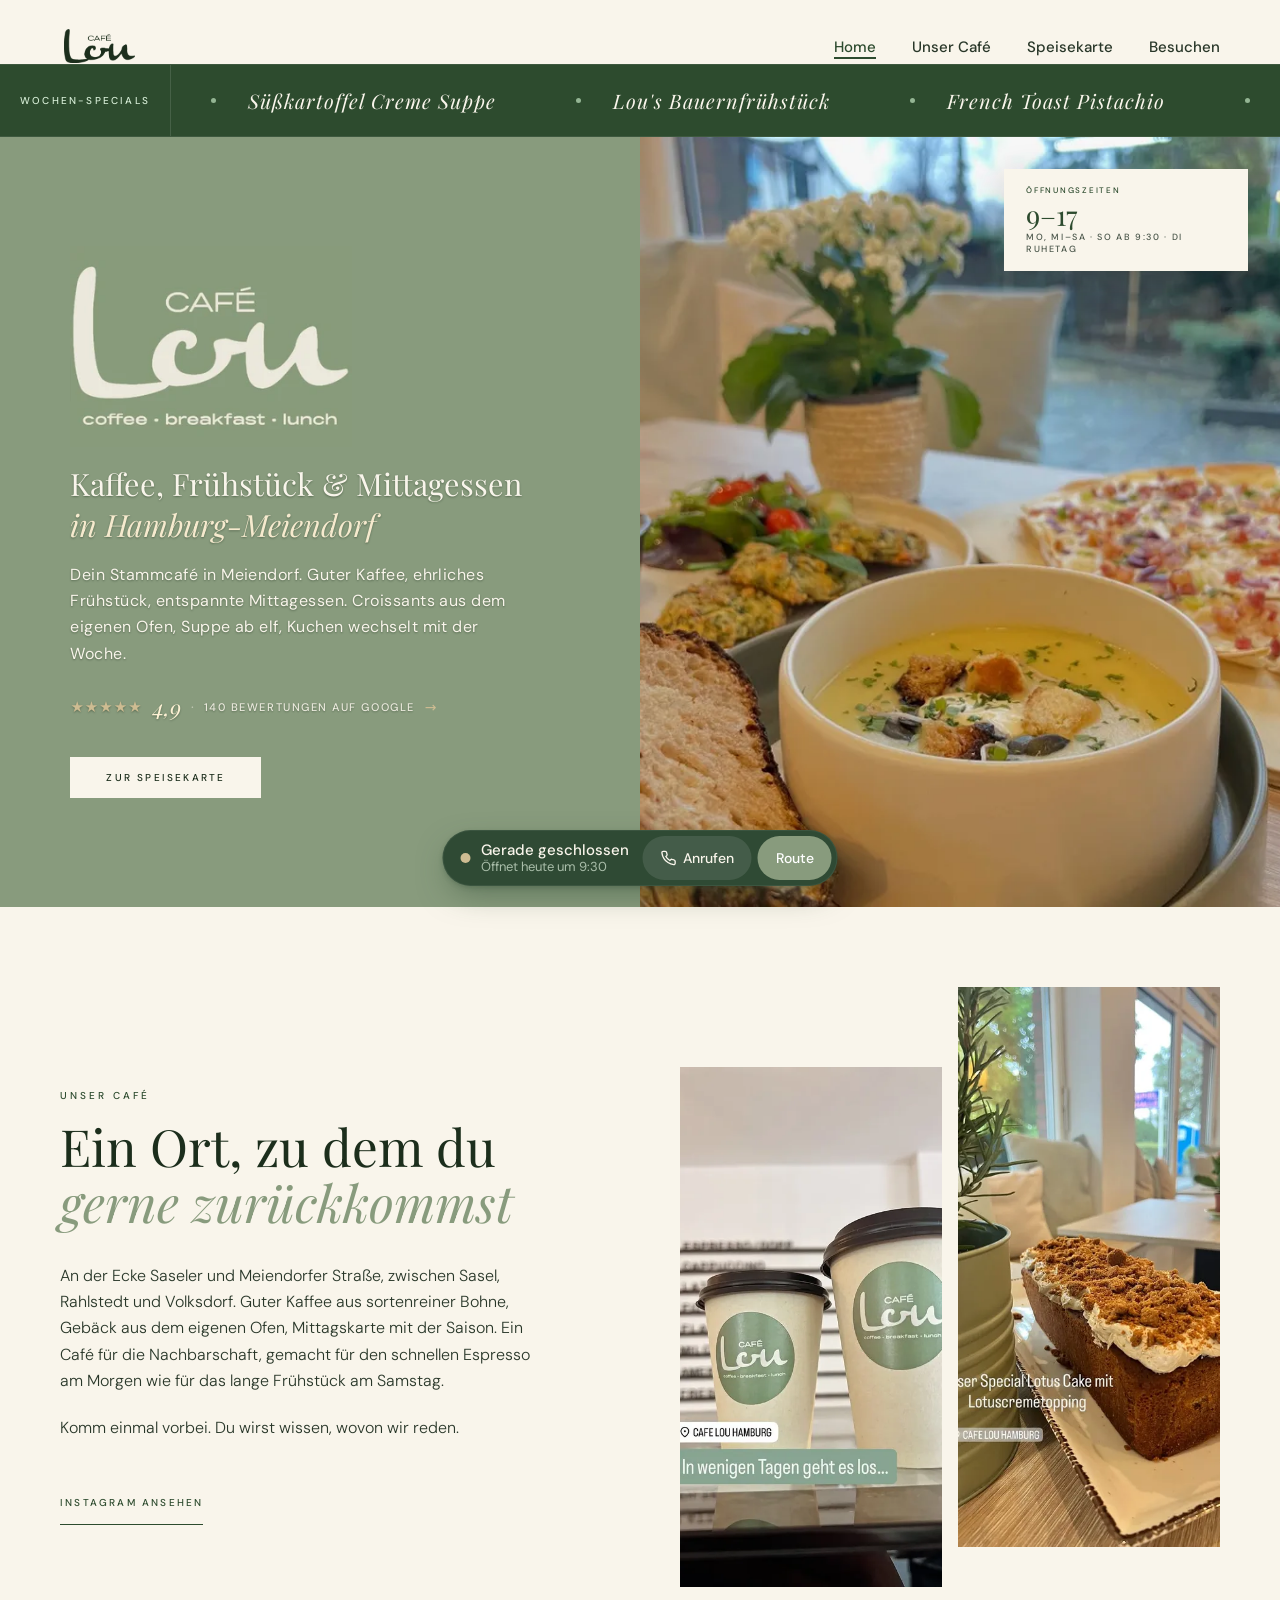
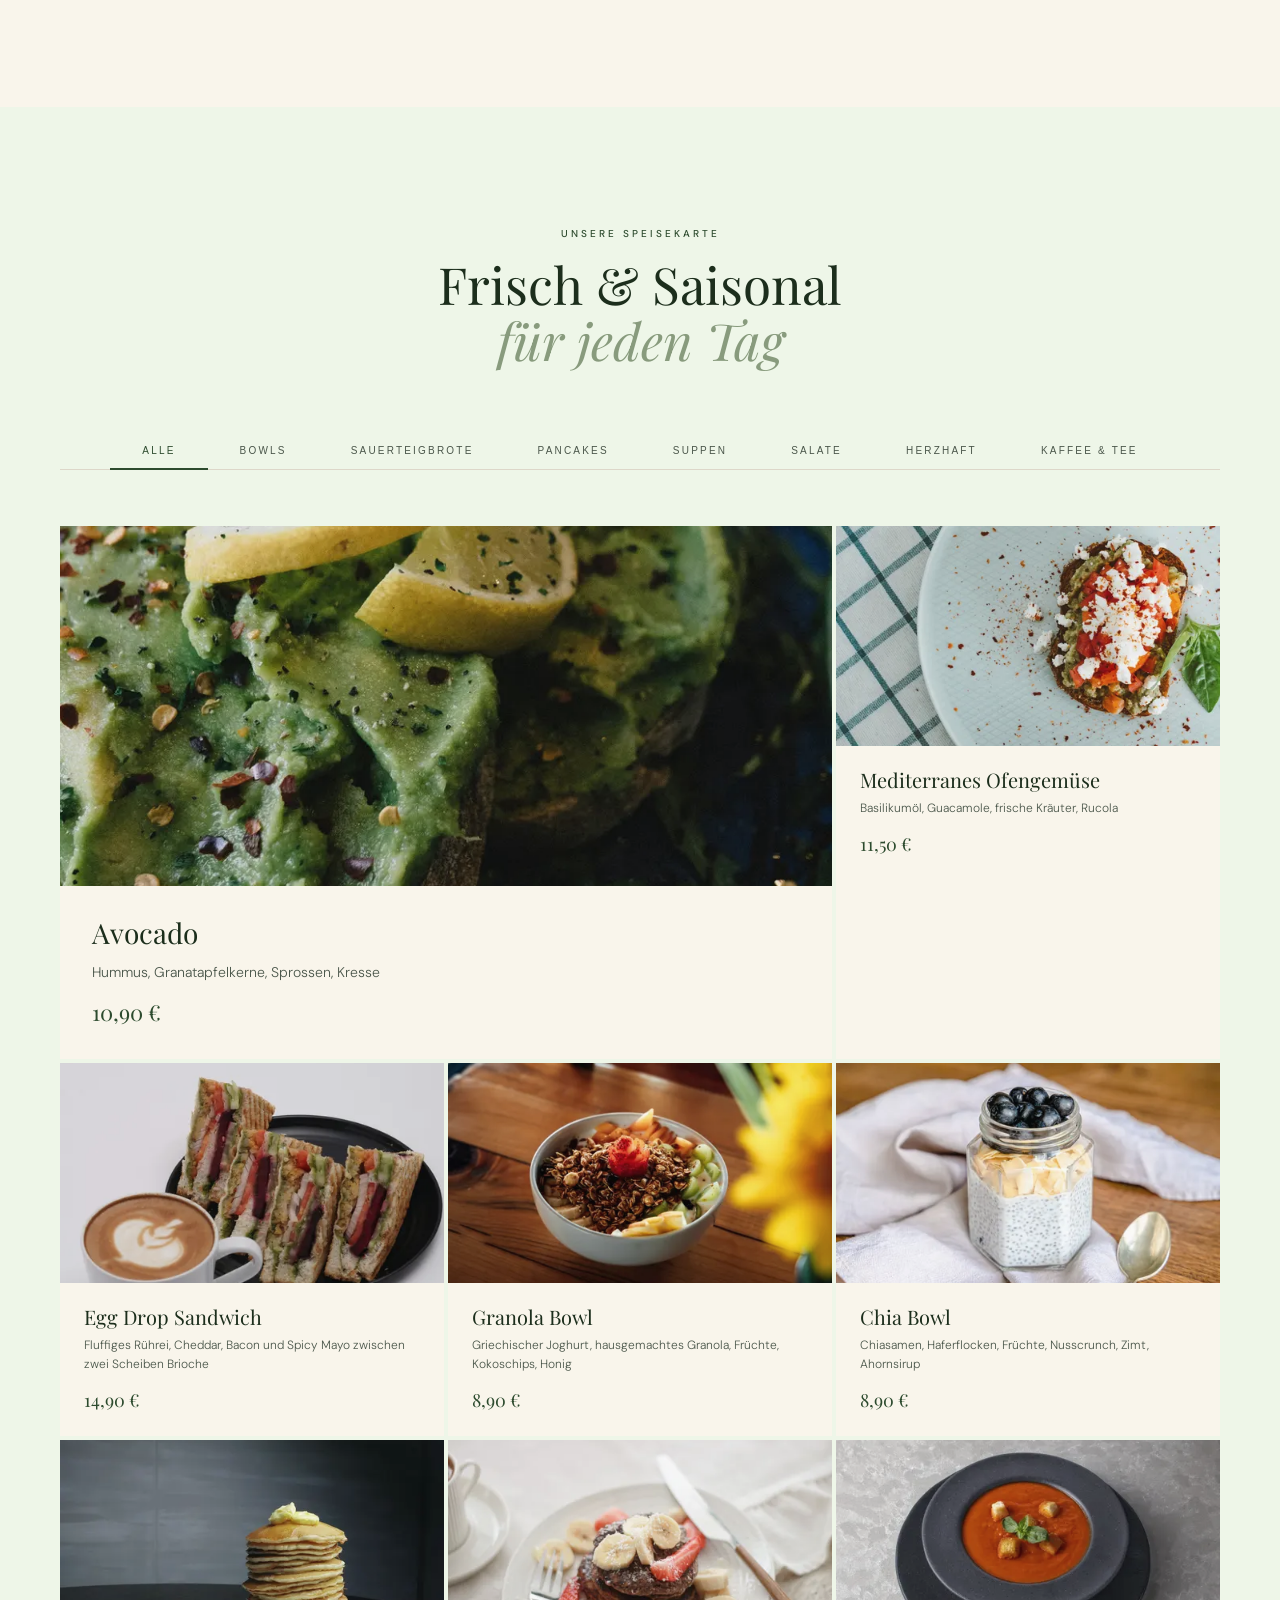
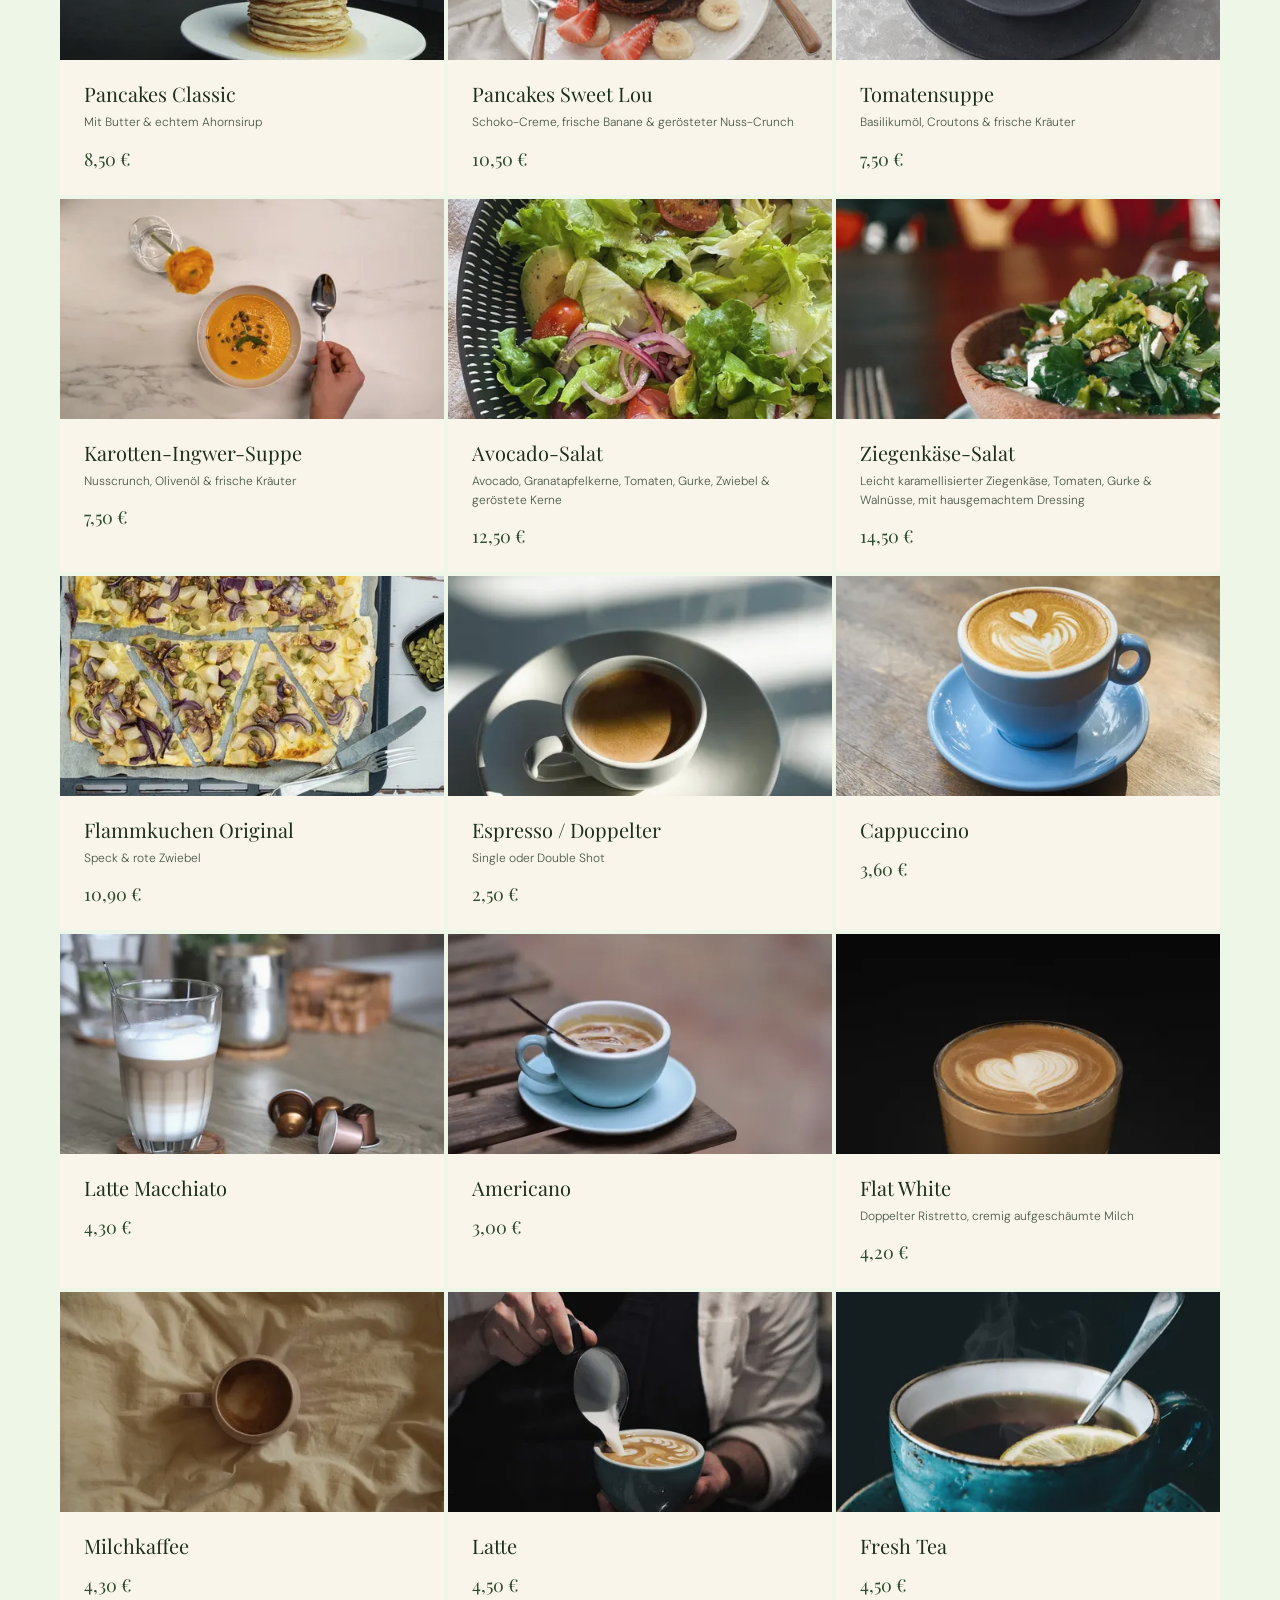
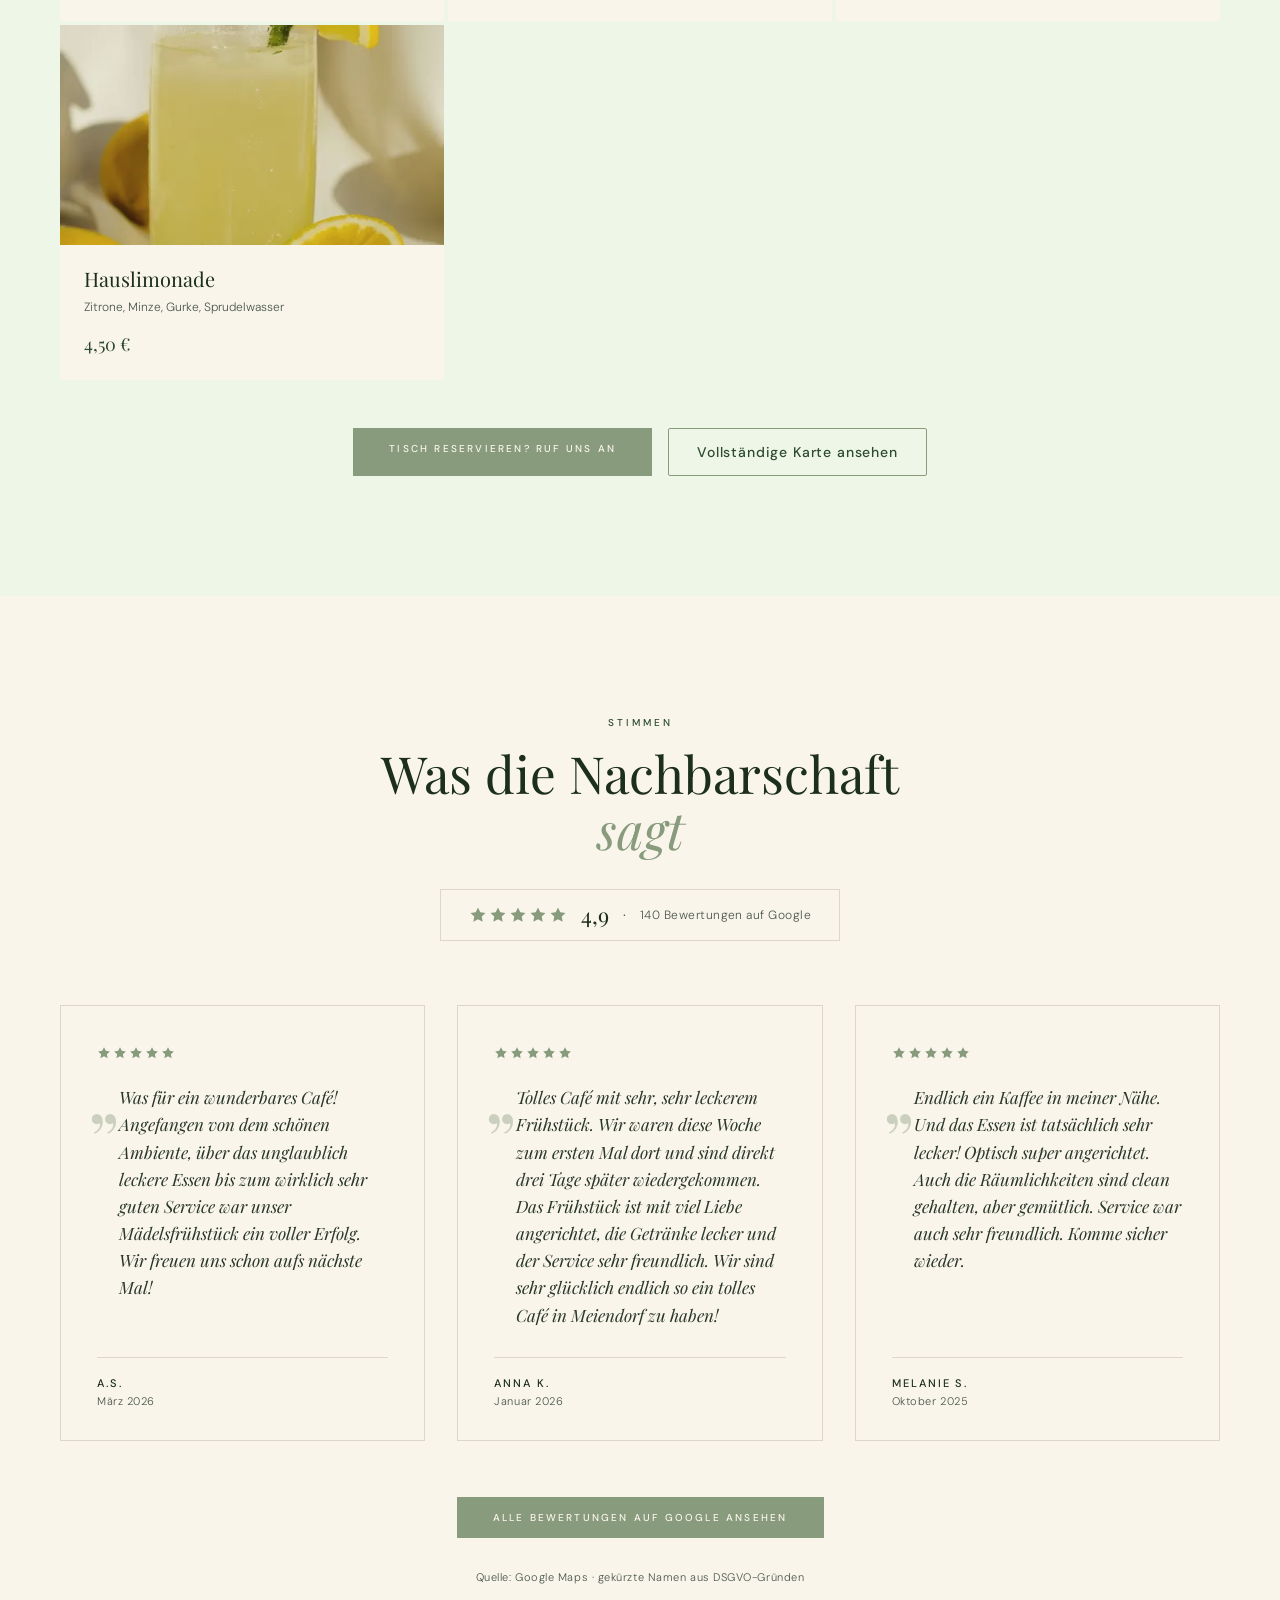
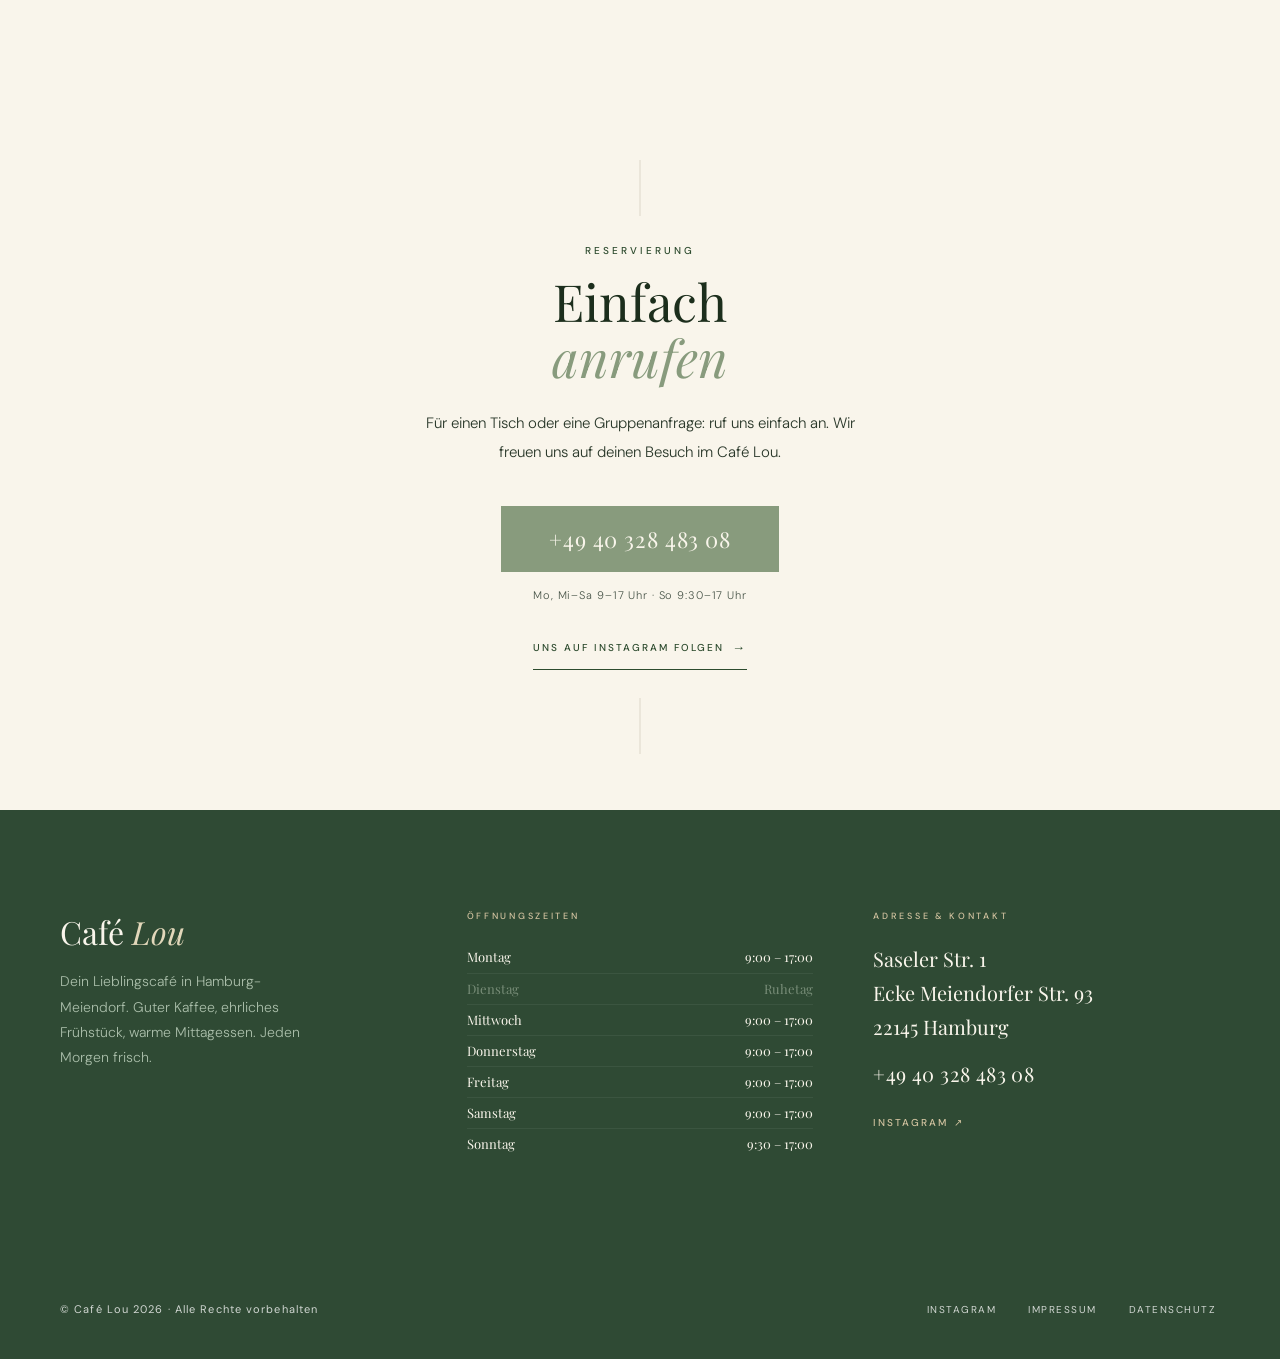
==== commit efdd627a: "feat: Nav mit echtem Lou-Logo, das beim Scrollen aus dem Hero übernimmt Co-Authored-By: Claude Opus " ====
--- a/index.html
+++ b/index.html
@@ -278,15 +278,25 @@
       display: inline-flex;
       align-items: center;
       min-height: 44px;
-      padding: 10px 4px;
-      font-family: 'DM Sans', sans-serif;
-      font-size: 15px;
-      font-weight: 500;
-      letter-spacing: 0.18em;
-      text-transform: uppercase;
-      color: var(--espresso);
+      padding: 4px;
+      border-radius: 4px;
       text-decoration: none;
     }
+    .nav-logo-mark {
+      display: block;
+      width: 71px; height: 34px;
+      background: var(--espresso);
+      -webkit-mask: url(assets/img/logo-mask.webp) center / contain no-repeat;
+      mask: url(assets/img/logo-mask.webp) center / contain no-repeat;
+      opacity: 0;
+      transform: translateY(10px) scale(.9);
+      transition: opacity .35s ease, transform .55s cubic-bezier(.34,1.56,.64,1);
+    }
+    #main-nav.logo-in .nav-logo-mark,
+    #main-nav.menu-open .nav-logo-mark { opacity: 1; transform: none; }
+    .nav-logo:hover .nav-logo-mark { transform: rotate(-4deg) scale(1.04); }
+    .nav-logo:active .nav-logo-mark { transform: scale(.95); }
+    .nav-logo:focus-visible { outline: 2px solid var(--sage-dark); outline-offset: 2px; }
     .nav-links {
       display: flex;
       gap: 36px;
@@ -294,10 +304,9 @@
     }
     .nav-links a {
       font-family: 'DM Sans', sans-serif;
-      font-size: 11px;
+      font-size: 15px;
       font-weight: 500;
-      letter-spacing: 0.18em;
-      text-transform: uppercase;
+      letter-spacing: 0;
       color: var(--charcoal);
       text-decoration: none;
       position: relative;
@@ -308,7 +317,7 @@
       content: '';
       position: absolute;
       bottom: 0; left: 0;
-      width: 0; height: 1px;
+      width: 0; height: 2px;
       background: var(--sage-dark);
       transition: width 0.3s ease;
     }
@@ -1562,7 +1571,7 @@
     .lou-call{background:rgba(255,255,255,.1);color:var(--cream)}
     @media (max-width:480px){.lou-dock{left:16px;right:16px;width:auto;transform:translateY(140%)}.lou-dock.is-in{transform:none}
       .lou-dock-status{flex:1}.lou-call span{display:none}.lou-dock a{padding:0 14px}}
-    @media (prefers-reduced-motion:reduce){.lou-dock{transition:opacity .2s}.lou-dock[data-open="1"] .lou-dot{animation:none}}
+    @media (prefers-reduced-motion:reduce){.nav-logo-mark{transition:opacity .2s;transform:none!important}.lou-dock{transition:opacity .2s}.lou-dock[data-open="1"] .lou-dot{animation:none}}
   </style>
 </head>
 <body>
@@ -1571,7 +1580,7 @@
 
   <!-- NAV -->
   <nav id="main-nav">
-    <a href="#hero" class="nav-logo">Café Lou</a>
+    <a href="#hero" class="nav-logo" aria-label="Café Lou, zum Seitenanfang"><span class="nav-logo-mark" aria-hidden="true"></span></a>
     <button class="nav-toggle" id="nav-toggle" aria-label="Menü öffnen" aria-expanded="false" aria-controls="nav-links">
       <span></span><span></span><span></span>
     </button>
@@ -2222,6 +2231,14 @@
   </aside>
   <script>
   (function(){
+    var nav=document.getElementById('main-nav'),hl=document.querySelector('.hero-logo');
+    if(!nav)return;
+    if(!hl||!('IntersectionObserver' in window)){nav.classList.add('logo-in');return}
+    new IntersectionObserver(function(e){nav.classList.toggle('logo-in',!e[0].isIntersecting)},{rootMargin:'-70px 0px 0px 0px'}).observe(hl);
+  })();
+  </script>
+  <script>
+  (function(){
     var d=document.getElementById('lou-dock'),st=document.getElementById('lou-state'),dt=document.getElementById('lou-detail');
     var H={0:[570,1020],1:[540,1020],3:[540,1020],4:[540,1020],5:[540,1020],6:[540,1020]};
     var N=['Sonntag','Montag','Dienstag','Mittwoch','Donnerstag','Freitag','Samstag'];
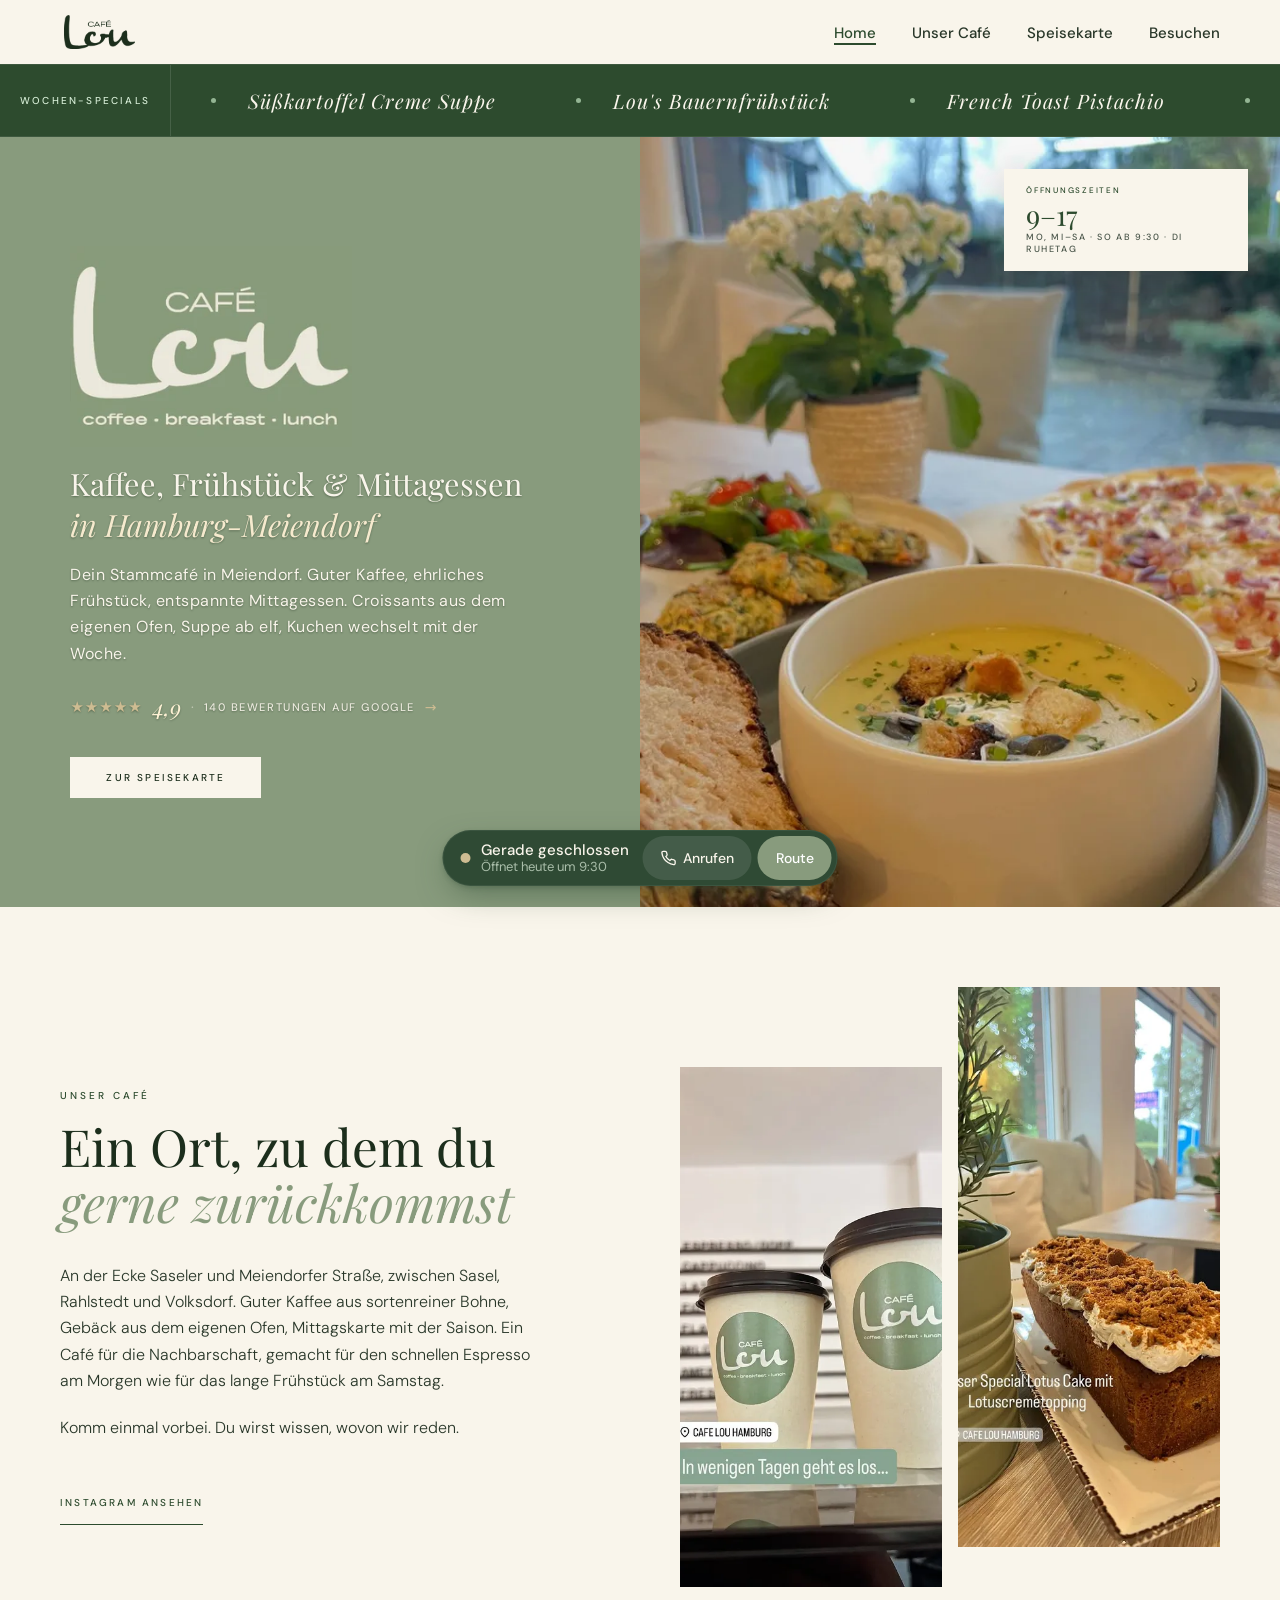
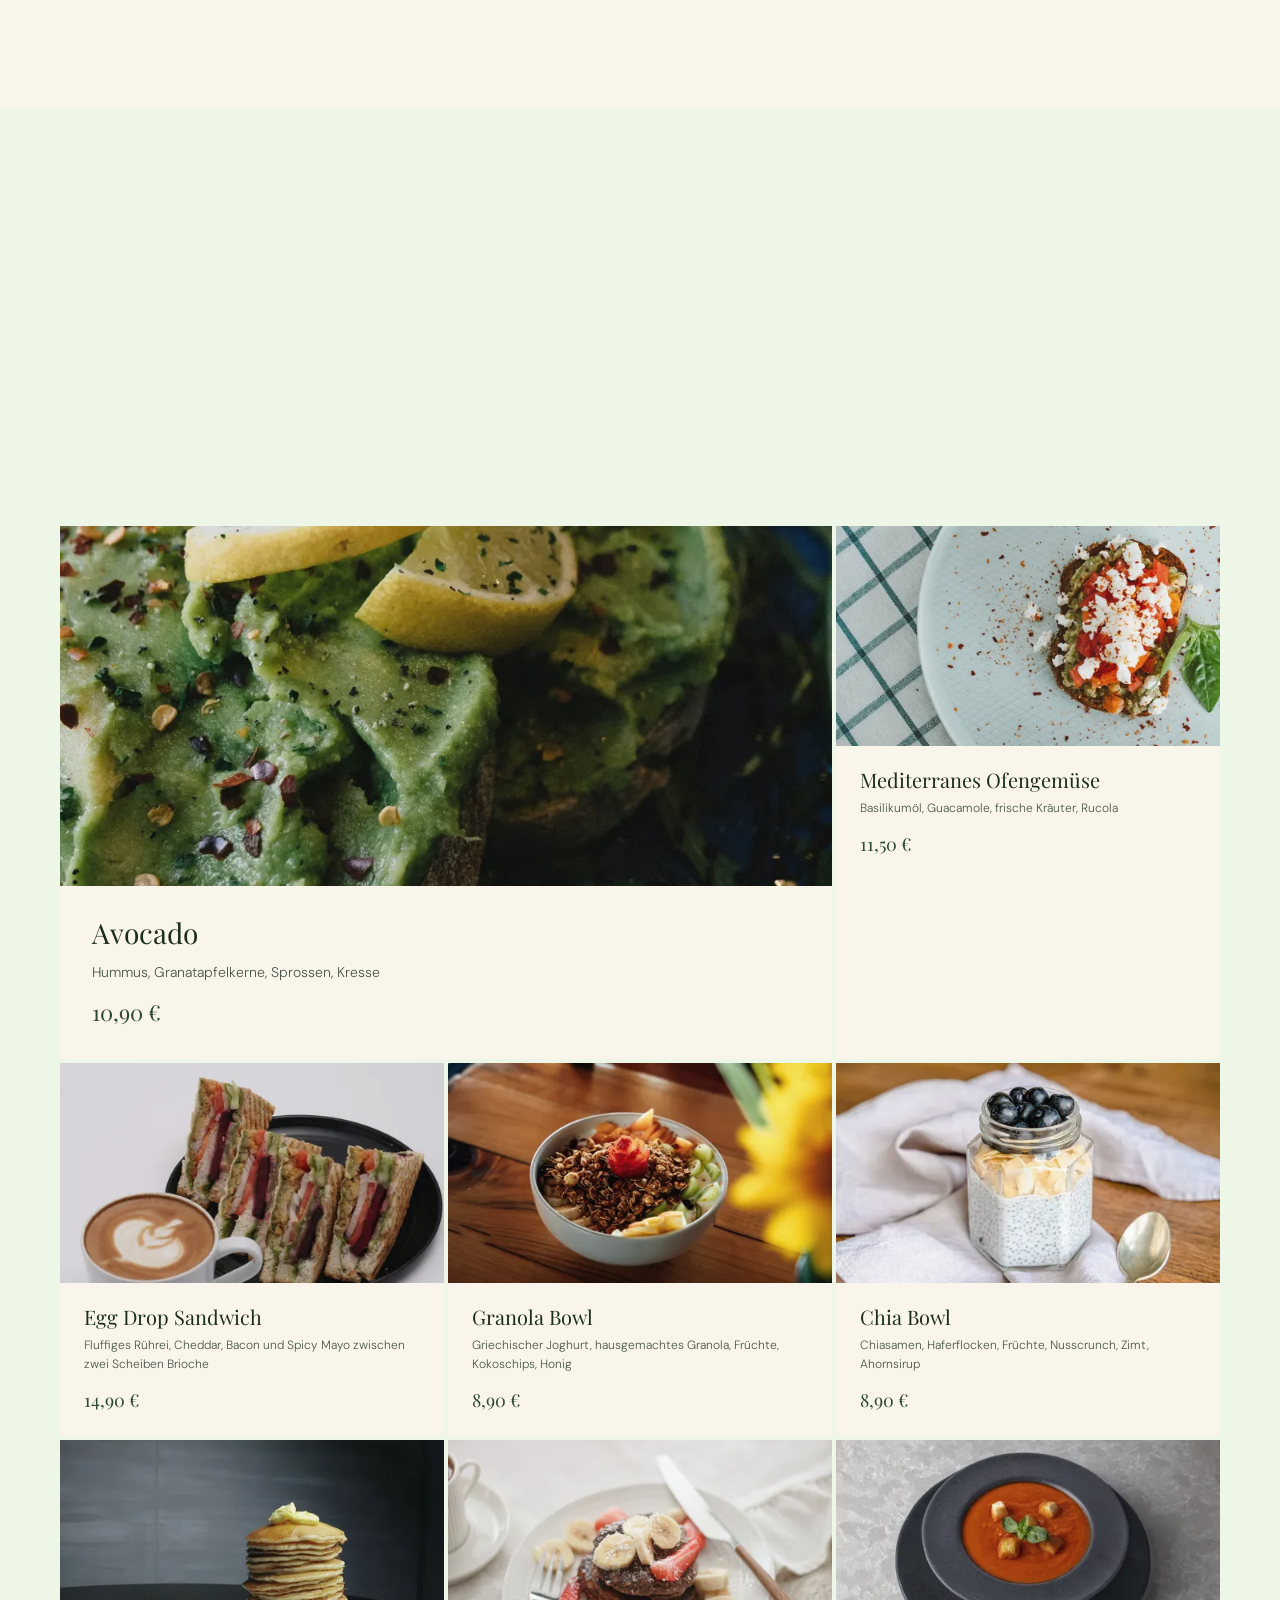
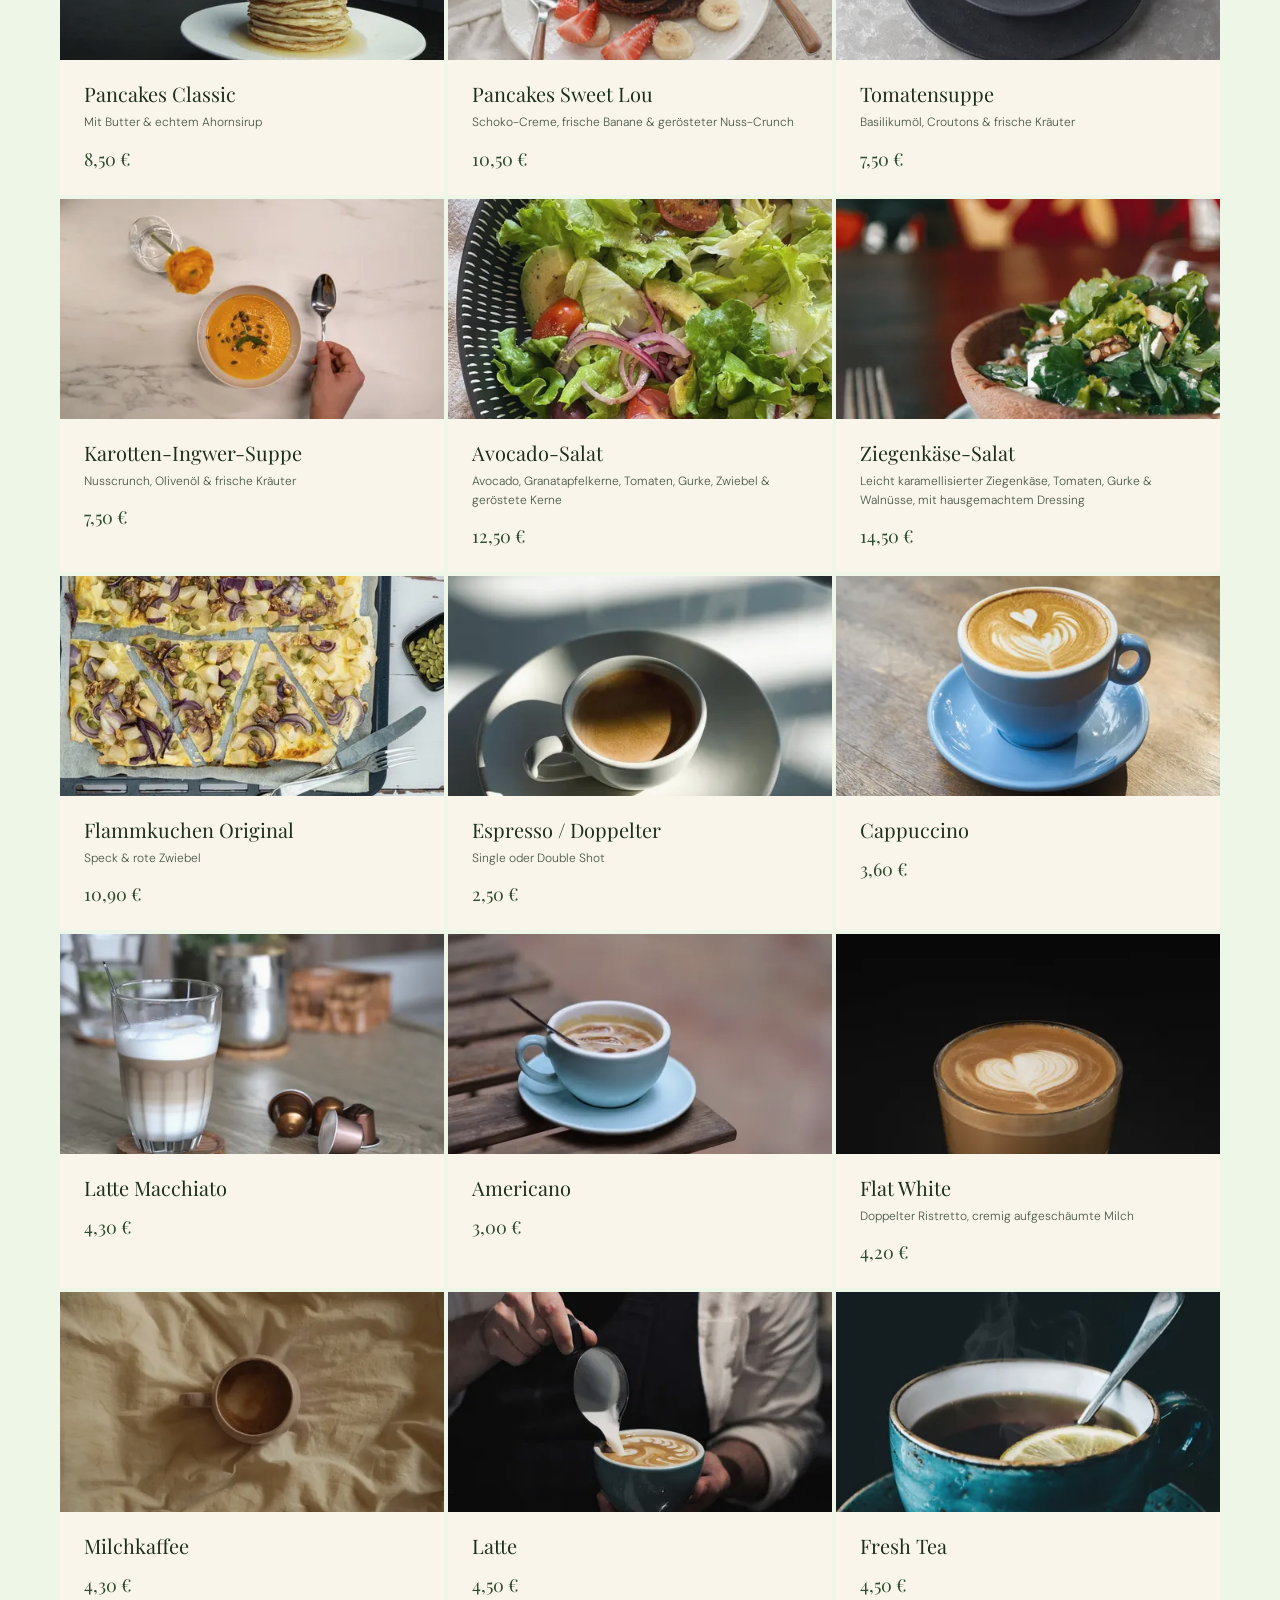
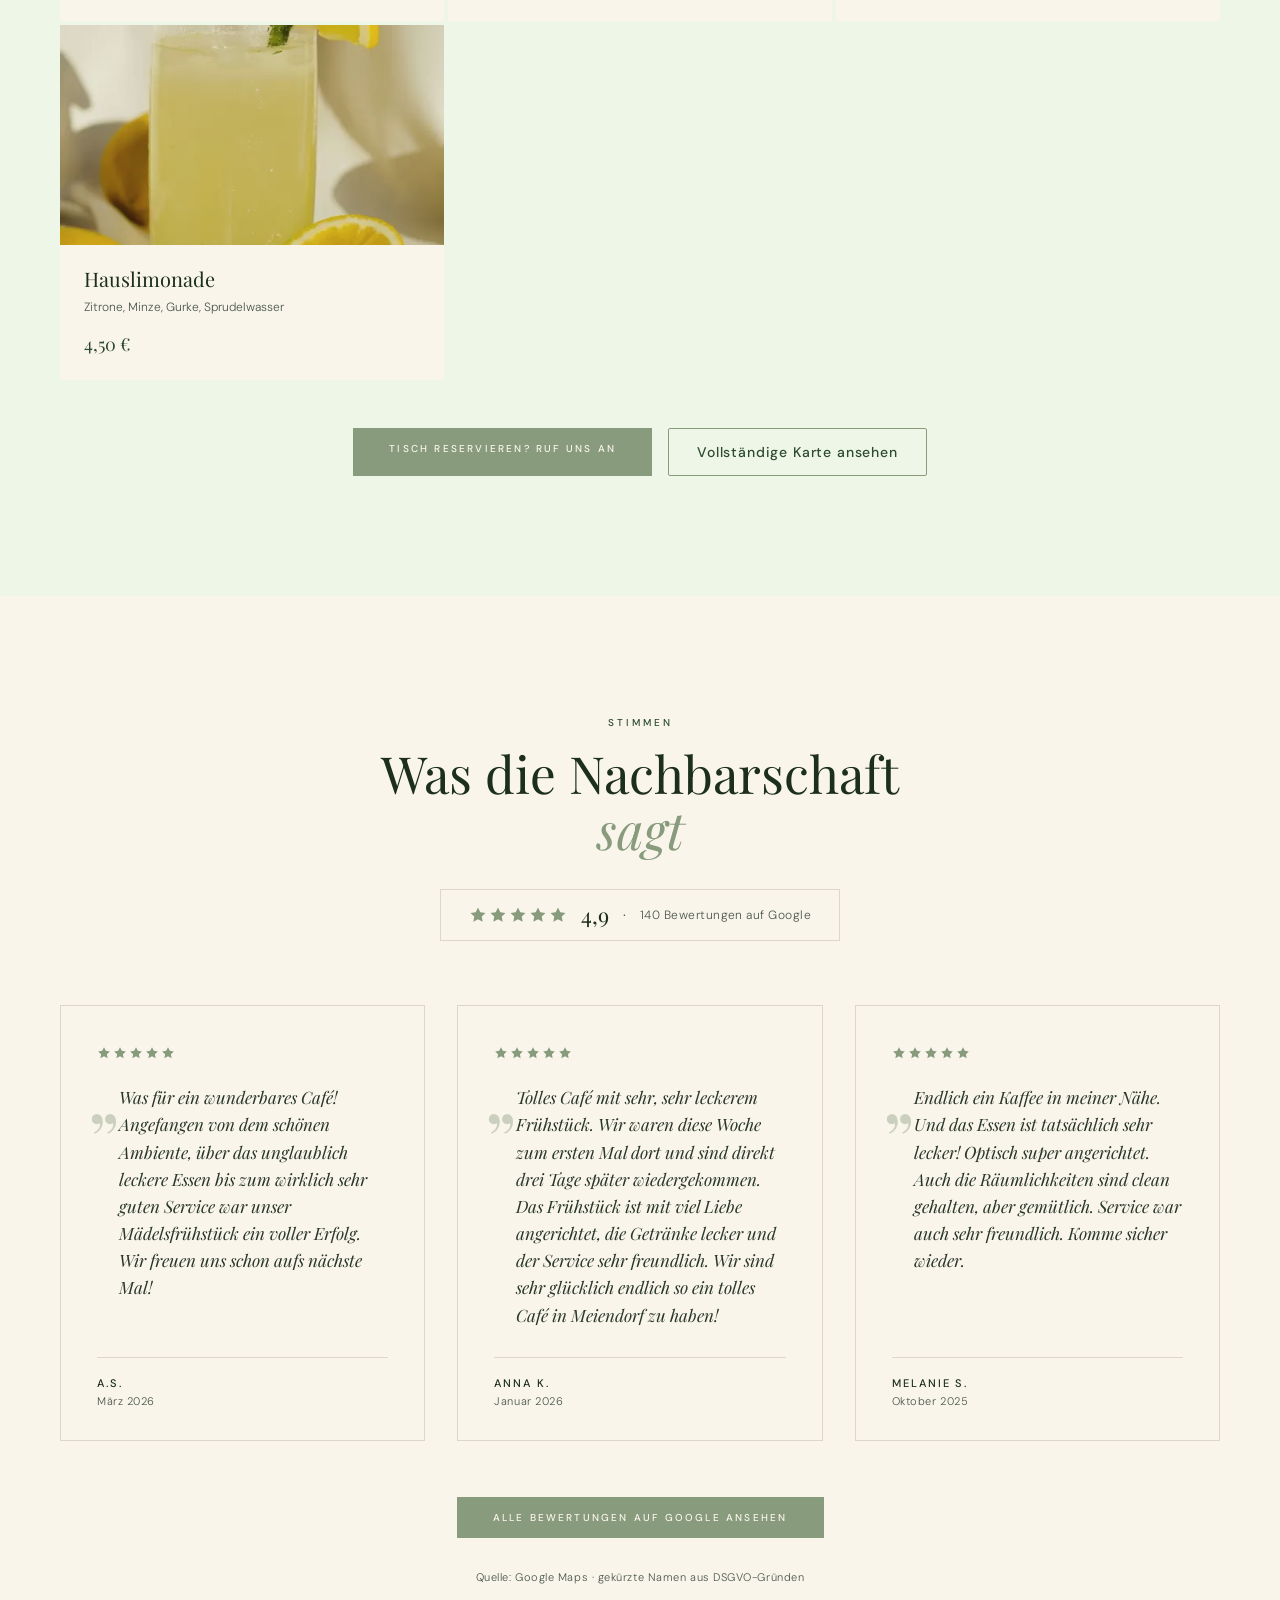
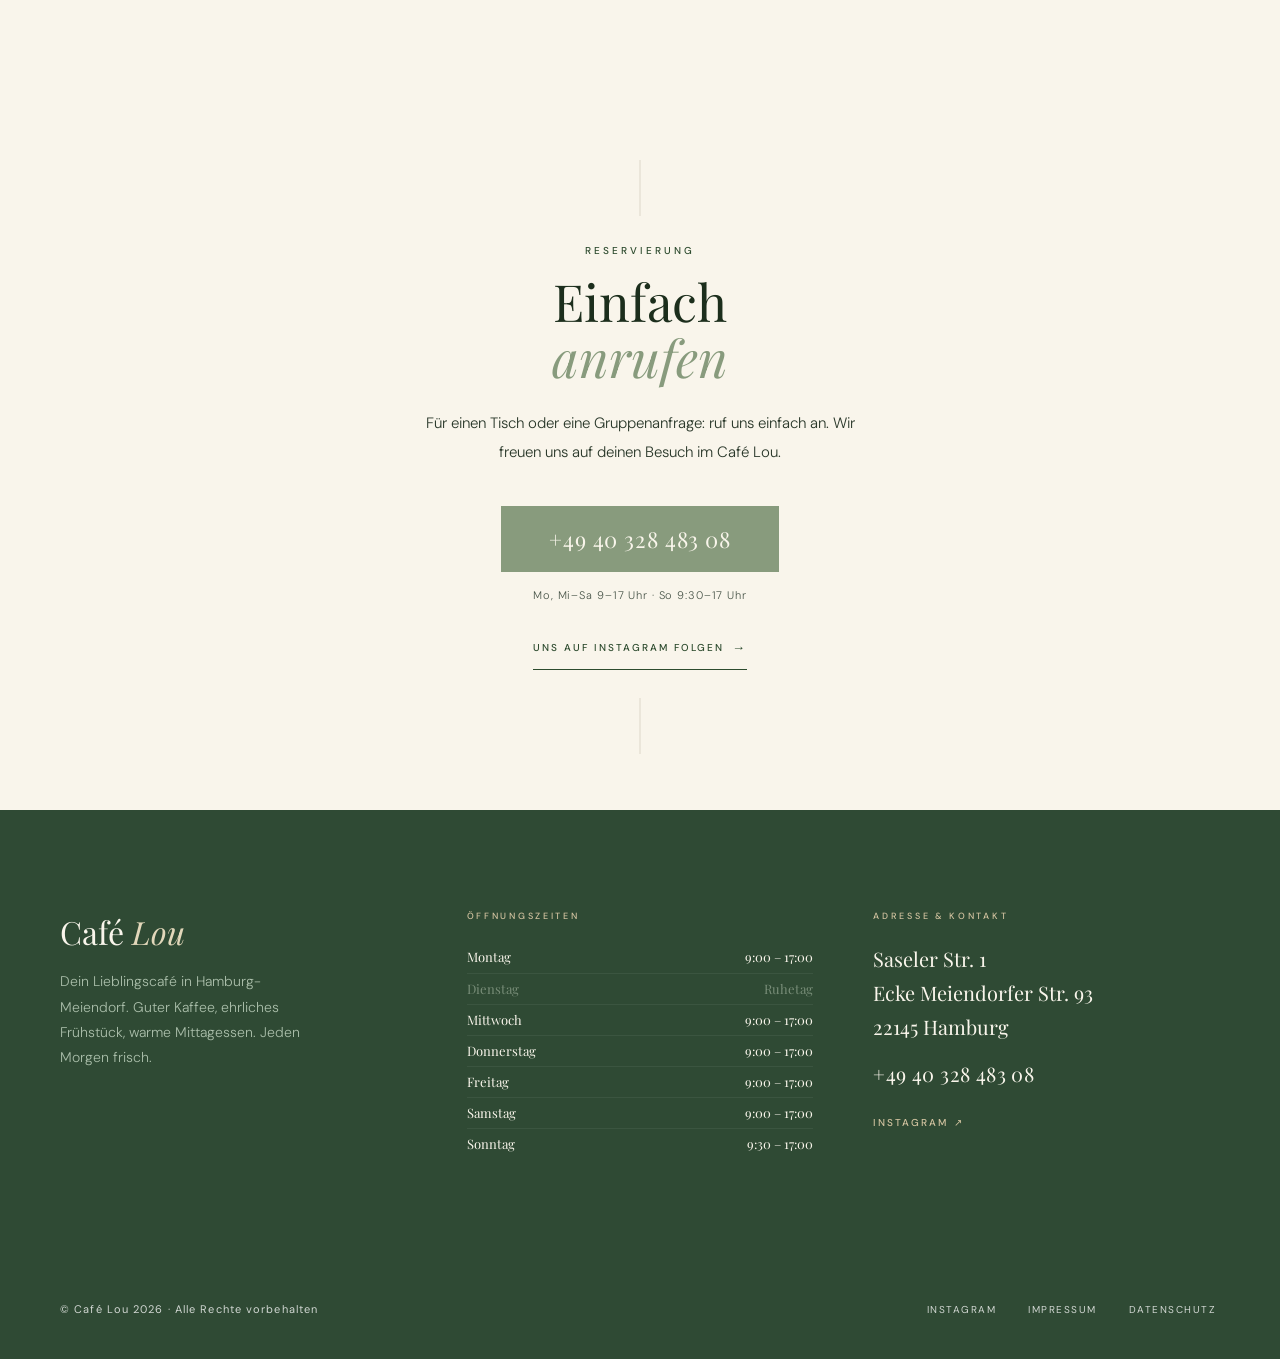
==== commit aea15ac5: "fix: Nav-Logo dauerhaft sichtbar, Inhalt in der Leiste zentriert Co-Authored-By: Claude Opus 5.5 <no" ====
--- a/index.html
+++ b/index.html
@@ -262,7 +262,7 @@
       display: flex;
       align-items: center;
       justify-content: space-between;
-      padding: 24px 60px;
+      padding: 10px 60px;
       transition: background 0.4s cubic-bezier(0.16, 1, 0.3, 1), padding 0.4s cubic-bezier(0.16, 1, 0.3, 1), backdrop-filter 0.4s cubic-bezier(0.16, 1, 0.3, 1);
     }
     #main-nav.scrolled {
@@ -288,12 +288,8 @@
       background: var(--espresso);
       -webkit-mask: url(assets/img/logo-mask.webp) center / contain no-repeat;
       mask: url(assets/img/logo-mask.webp) center / contain no-repeat;
-      opacity: 0;
-      transform: translateY(10px) scale(.9);
-      transition: opacity .35s ease, transform .55s cubic-bezier(.34,1.56,.64,1);
-    }
-    #main-nav.logo-in .nav-logo-mark,
-    #main-nav.menu-open .nav-logo-mark { opacity: 1; transform: none; }
+      transition: transform .45s cubic-bezier(.34,1.56,.64,1);
+    }
     .nav-logo:hover .nav-logo-mark { transform: rotate(-4deg) scale(1.04); }
     .nav-logo:active .nav-logo-mark { transform: scale(.95); }
     .nav-logo:focus-visible { outline: 2px solid var(--sage-dark); outline-offset: 2px; }
@@ -1395,7 +1391,7 @@
       .story-img:last-child { margin-bottom: 0; margin-top: 0; }
       #contacts { gap: 40px; }
       .menu-grid { grid-template-columns: repeat(2, 1fr); }
-      #main-nav { padding: 20px 24px; }
+      #main-nav { padding: 6px 24px; }
       #main-nav.scrolled { padding: 14px 24px; }
       .nav-links { gap: 20px; }
       section { padding: 80px 24px; }
@@ -1571,7 +1567,7 @@
     .lou-call{background:rgba(255,255,255,.1);color:var(--cream)}
     @media (max-width:480px){.lou-dock{left:16px;right:16px;width:auto;transform:translateY(140%)}.lou-dock.is-in{transform:none}
       .lou-dock-status{flex:1}.lou-call span{display:none}.lou-dock a{padding:0 14px}}
-    @media (prefers-reduced-motion:reduce){.nav-logo-mark{transition:opacity .2s;transform:none!important}.lou-dock{transition:opacity .2s}.lou-dock[data-open="1"] .lou-dot{animation:none}}
+    @media (prefers-reduced-motion:reduce){.nav-logo-mark{transition:none;transform:none!important}.lou-dock{transition:opacity .2s}.lou-dock[data-open="1"] .lou-dot{animation:none}}
   </style>
 </head>
 <body>
@@ -2231,14 +2227,6 @@
   </aside>
   <script>
   (function(){
-    var nav=document.getElementById('main-nav'),hl=document.querySelector('.hero-logo');
-    if(!nav)return;
-    if(!hl||!('IntersectionObserver' in window)){nav.classList.add('logo-in');return}
-    new IntersectionObserver(function(e){nav.classList.toggle('logo-in',!e[0].isIntersecting)},{rootMargin:'-70px 0px 0px 0px'}).observe(hl);
-  })();
-  </script>
-  <script>
-  (function(){
     var d=document.getElementById('lou-dock'),st=document.getElementById('lou-state'),dt=document.getElementById('lou-detail');
     var H={0:[570,1020],1:[540,1020],3:[540,1020],4:[540,1020],5:[540,1020],6:[540,1020]};
     var N=['Sonntag','Montag','Dienstag','Mittwoch','Donnerstag','Freitag','Samstag'];
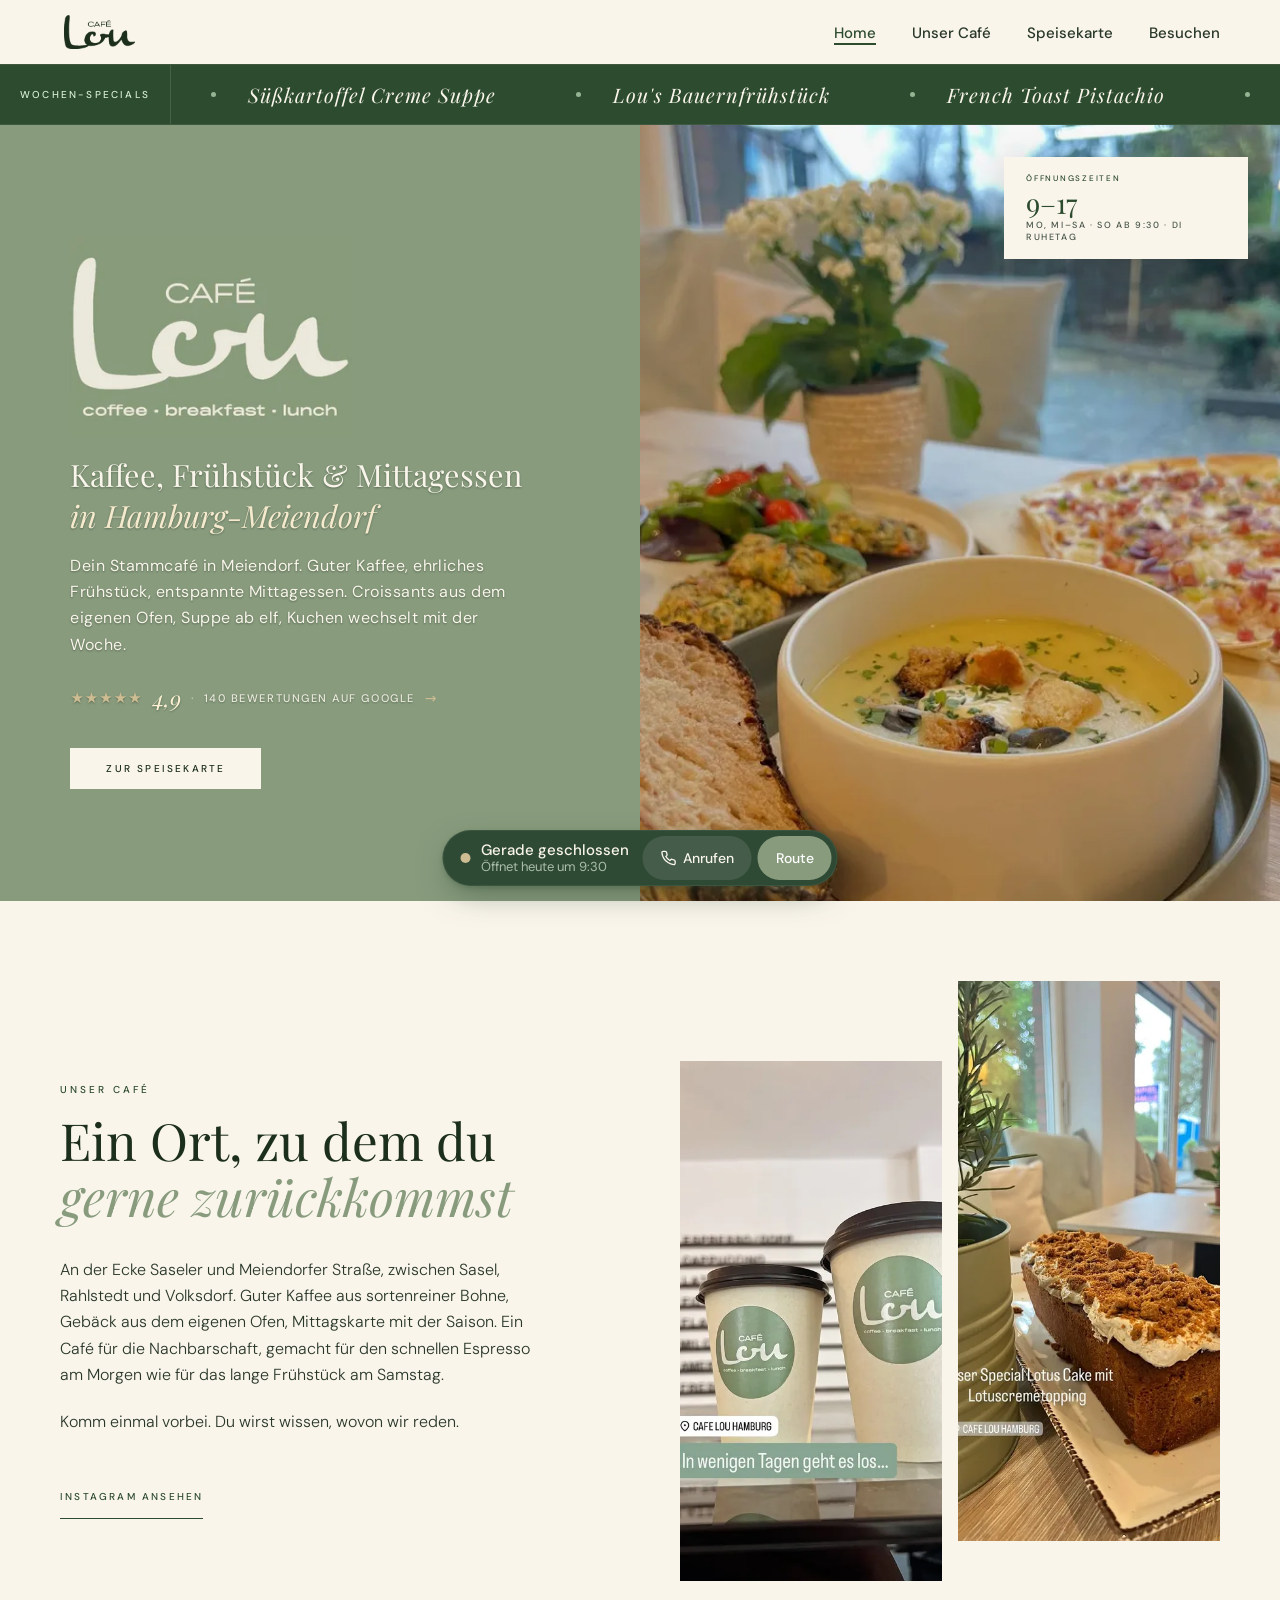
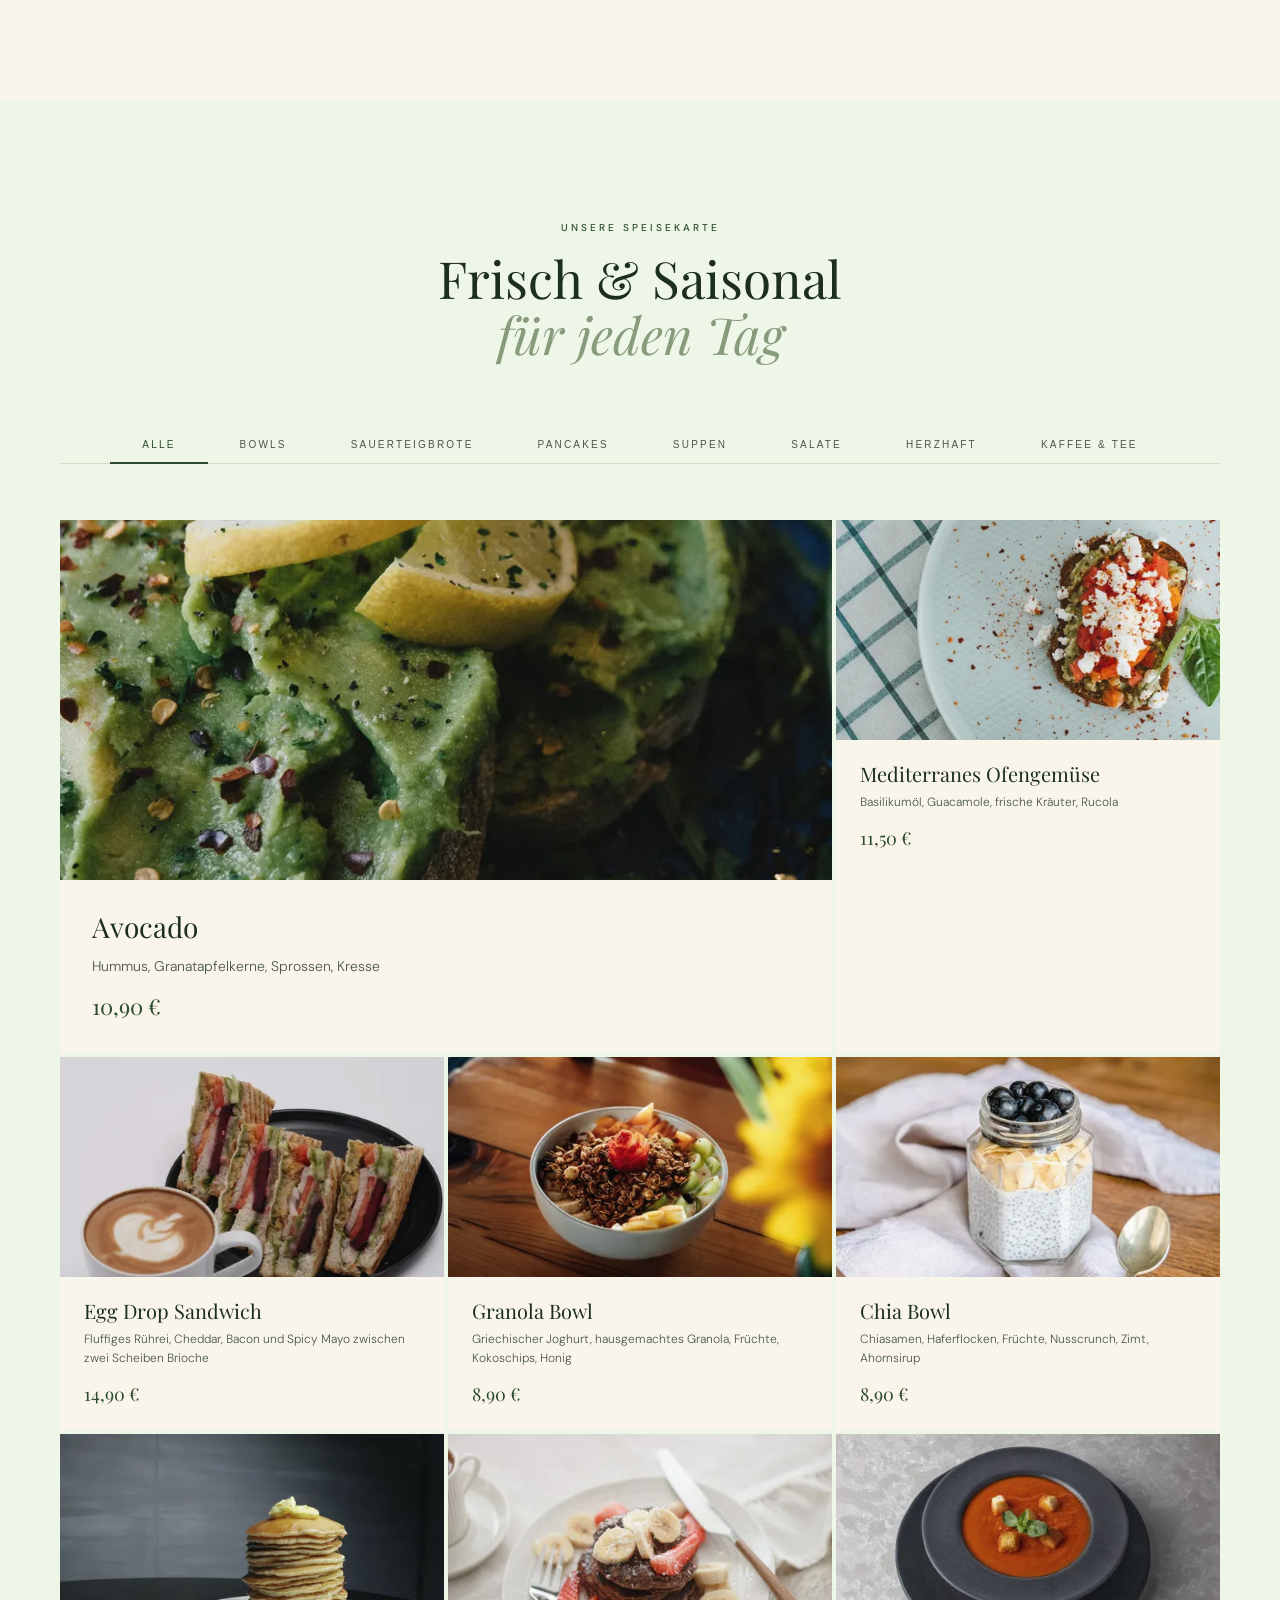
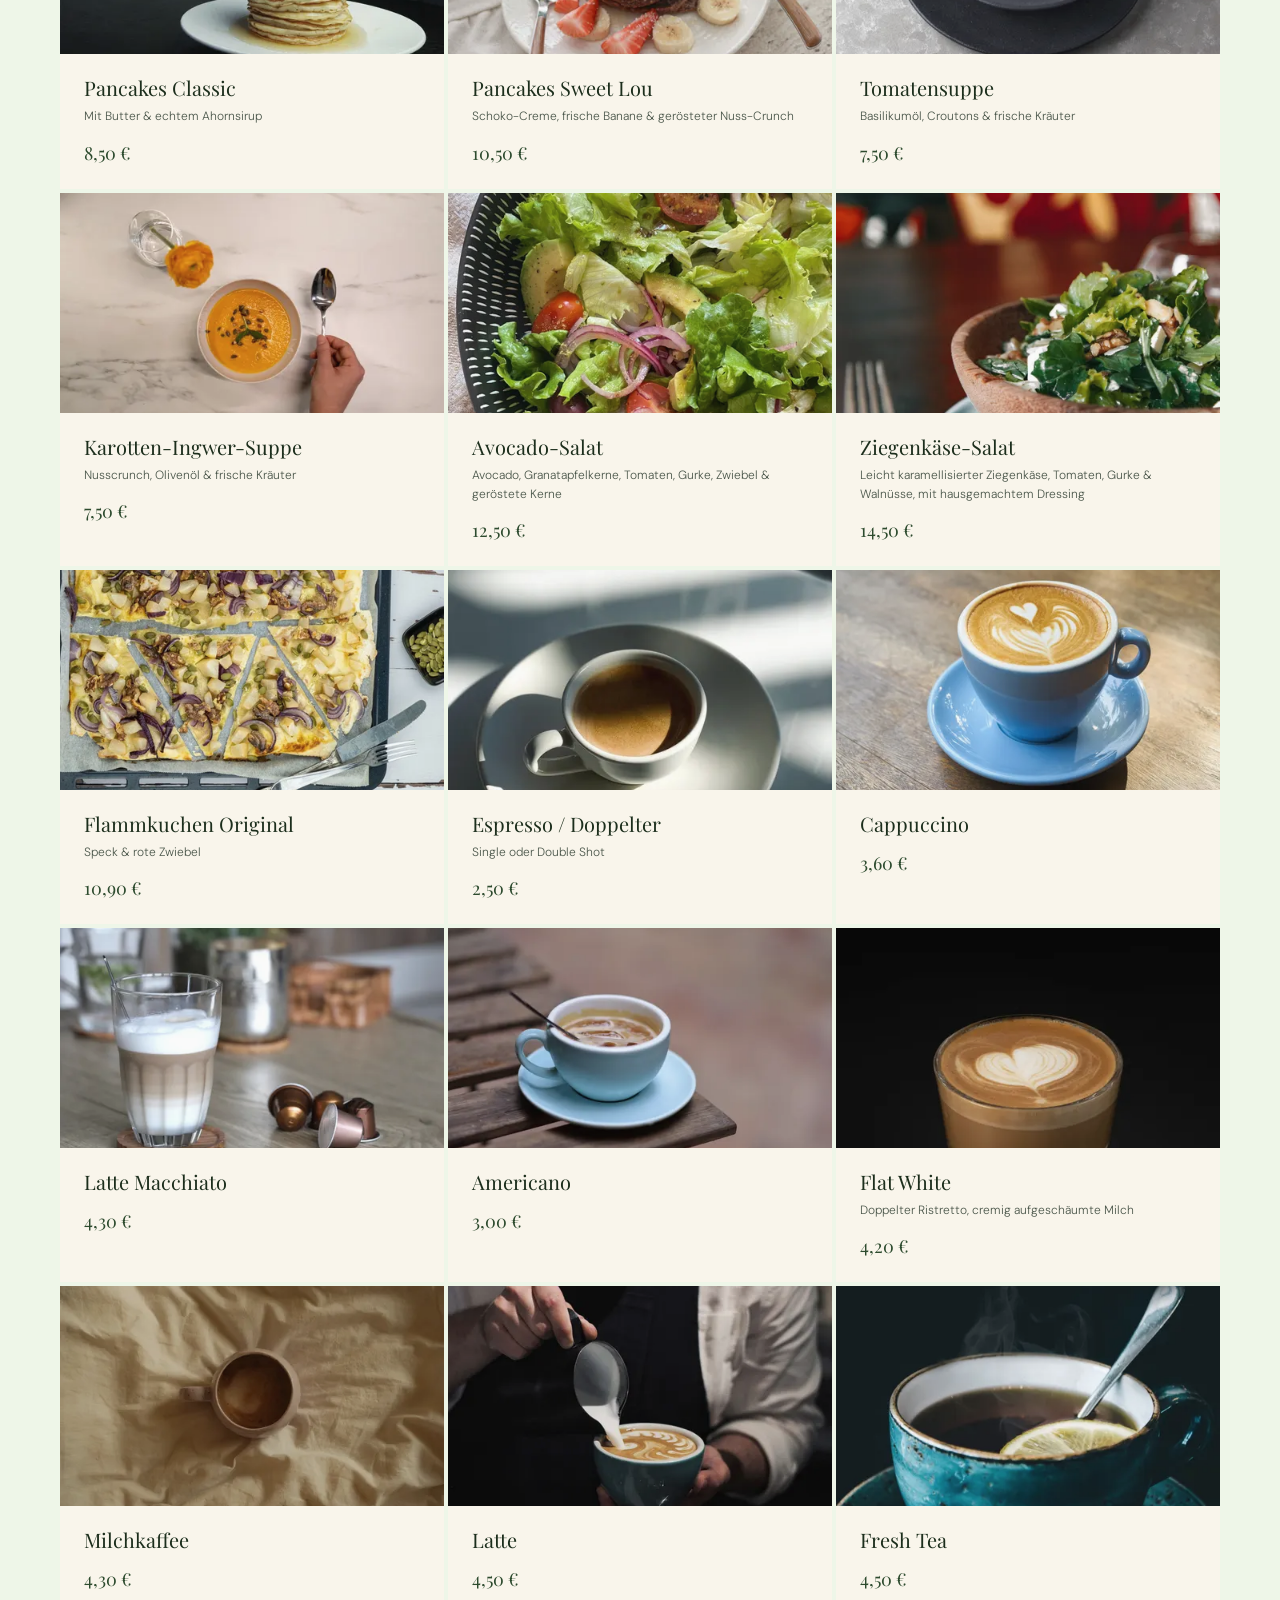
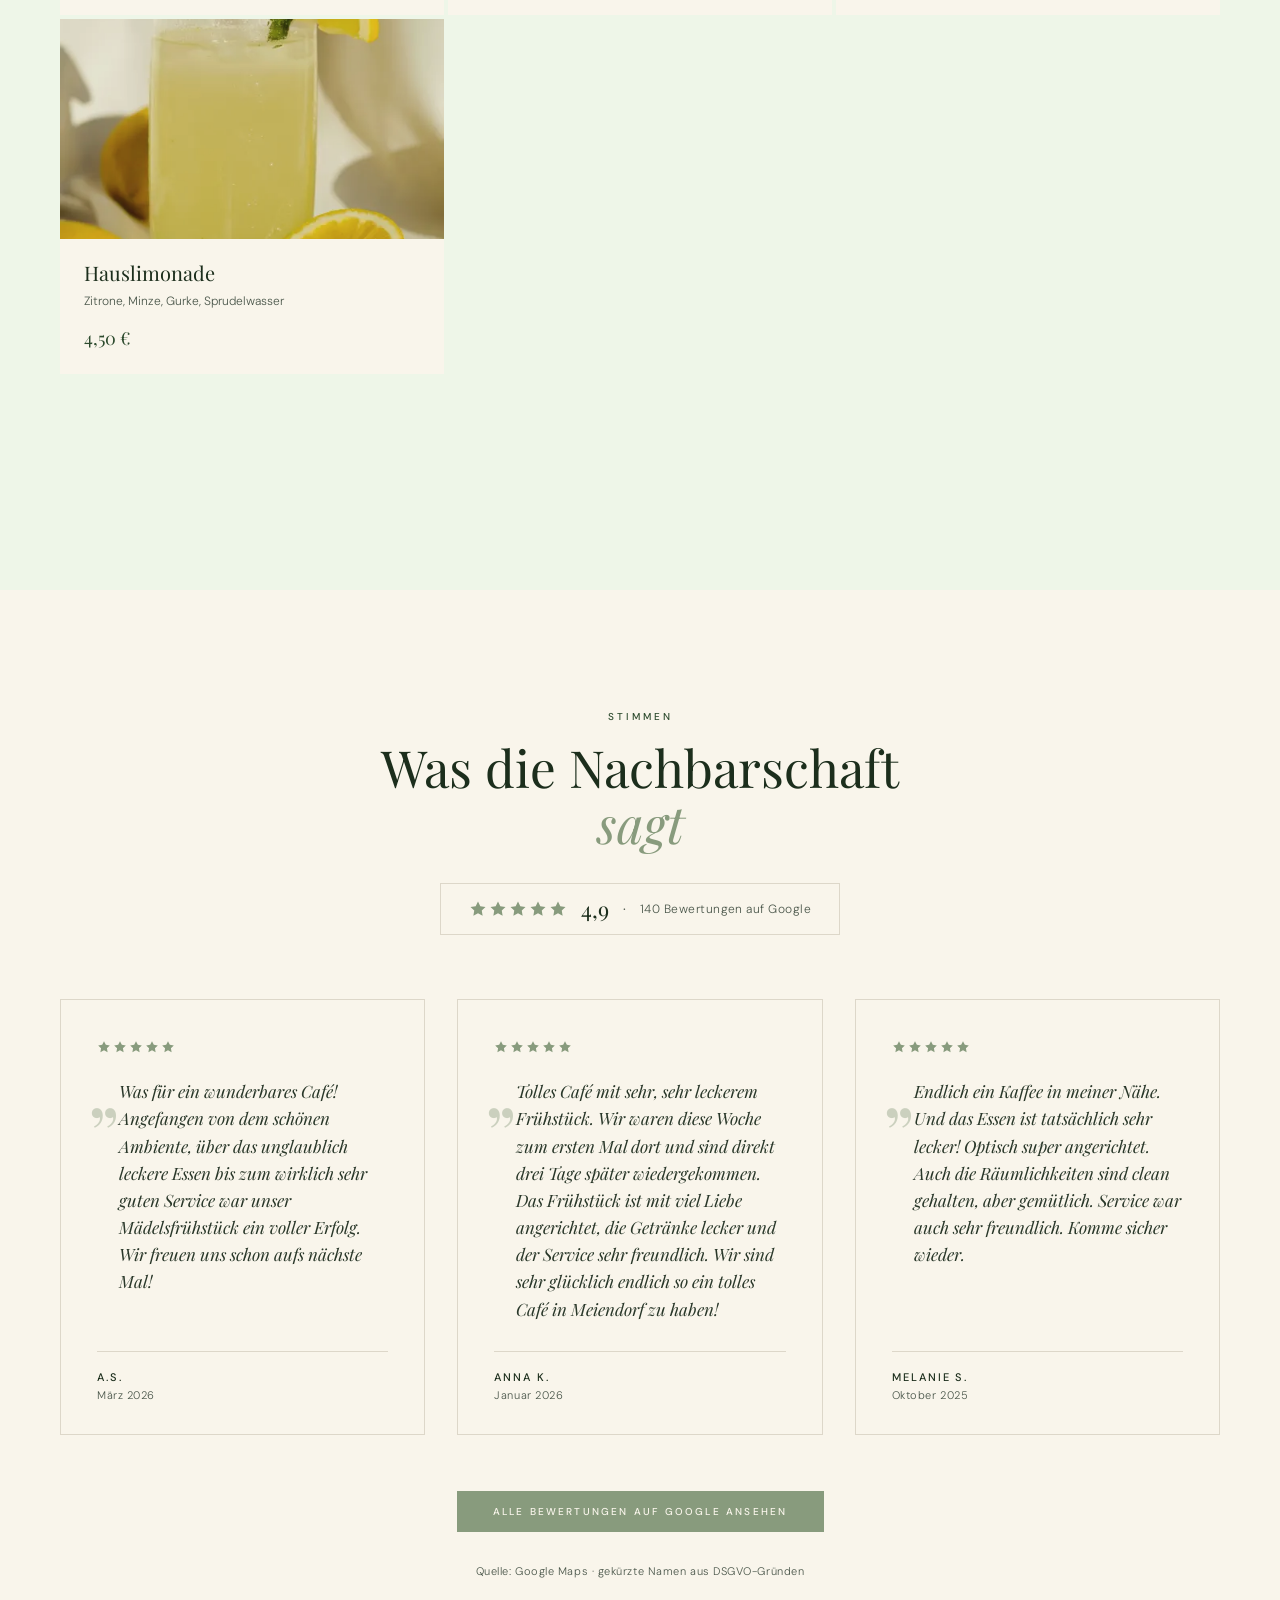
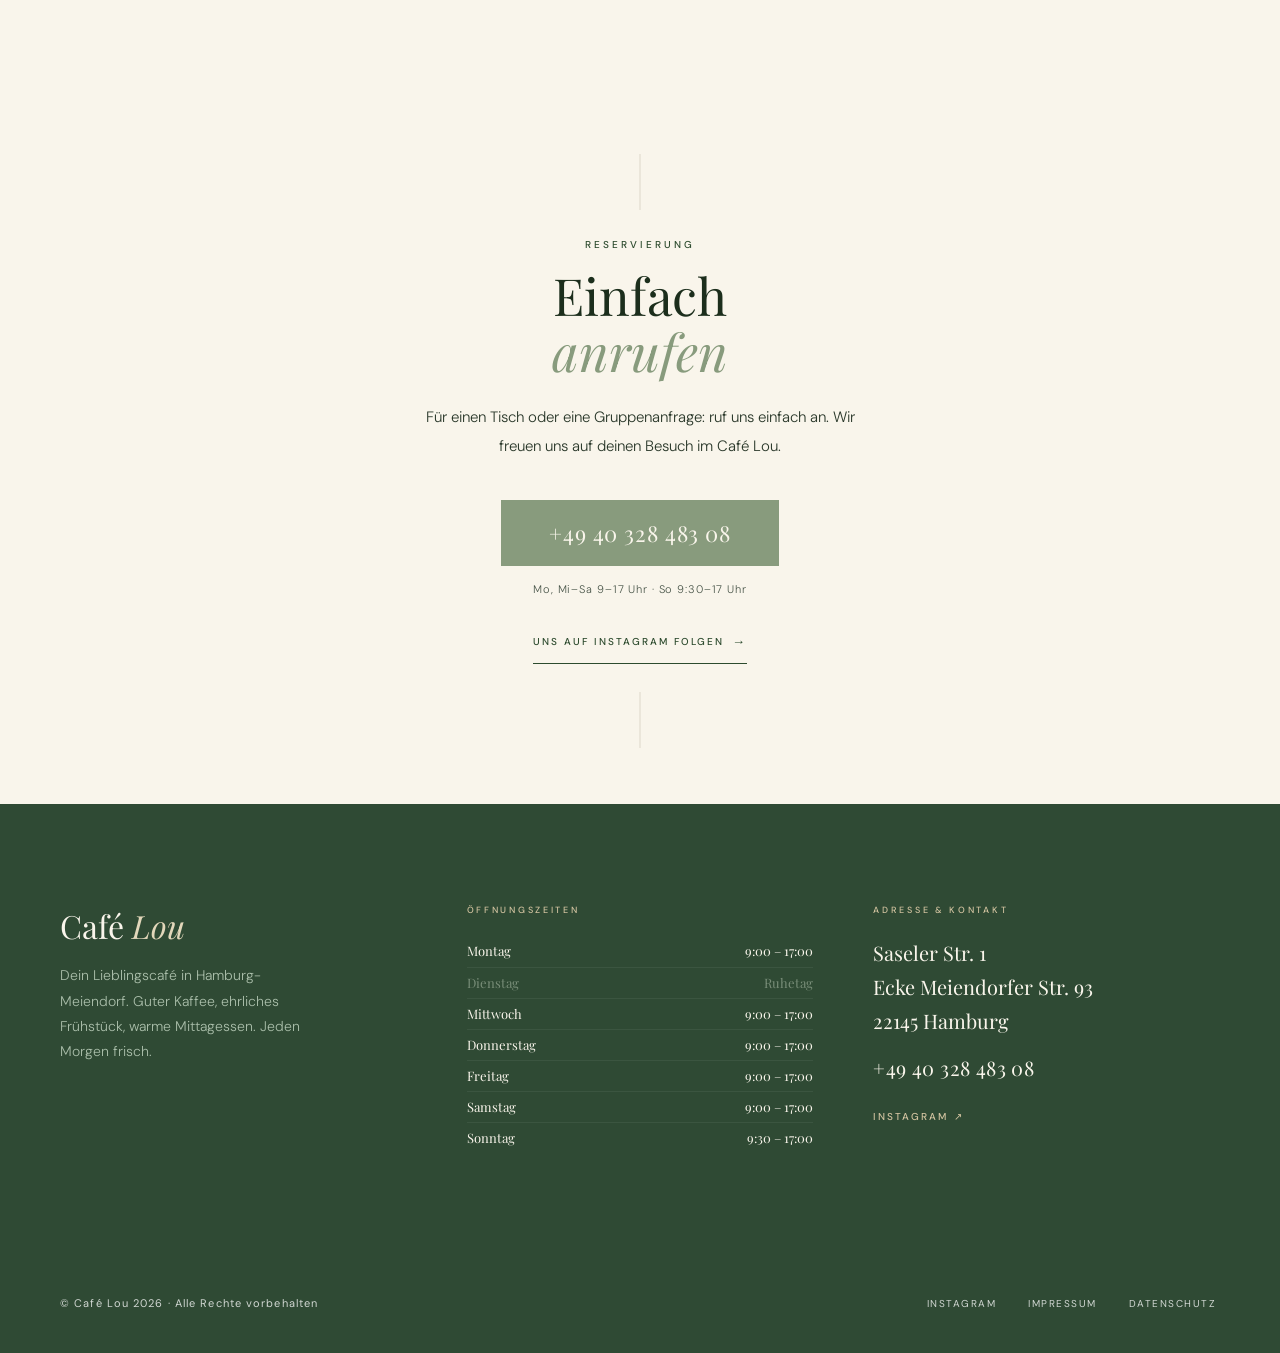
==== commit 1016a696: "style: Specials-Band ca. 17 % dünner Co-Authored-By: Claude Opus 5.5 <noreply@anthropic.com>" ====
--- a/index.html
+++ b/index.html
@@ -325,7 +325,7 @@
     /* ─── HERO ─── */
     #hero {
       padding: 0;
-      min-height: calc(100svh - 130px); /* viewport minus nav (64px) + ticker (~66px) */
+      min-height: calc(100svh - 124px); /* viewport minus nav (64px) + ticker (~60px) */
       display: grid;
       grid-template-columns: 1fr 1fr;
       position: relative;
@@ -634,7 +634,7 @@
       display: flex;
       align-items: center;
       gap: 32px;
-      padding: 22px 40px;
+      padding: 16px 40px;
       font-family: 'Playfair Display', serif;
       font-size: 20px;
       font-weight: 300;
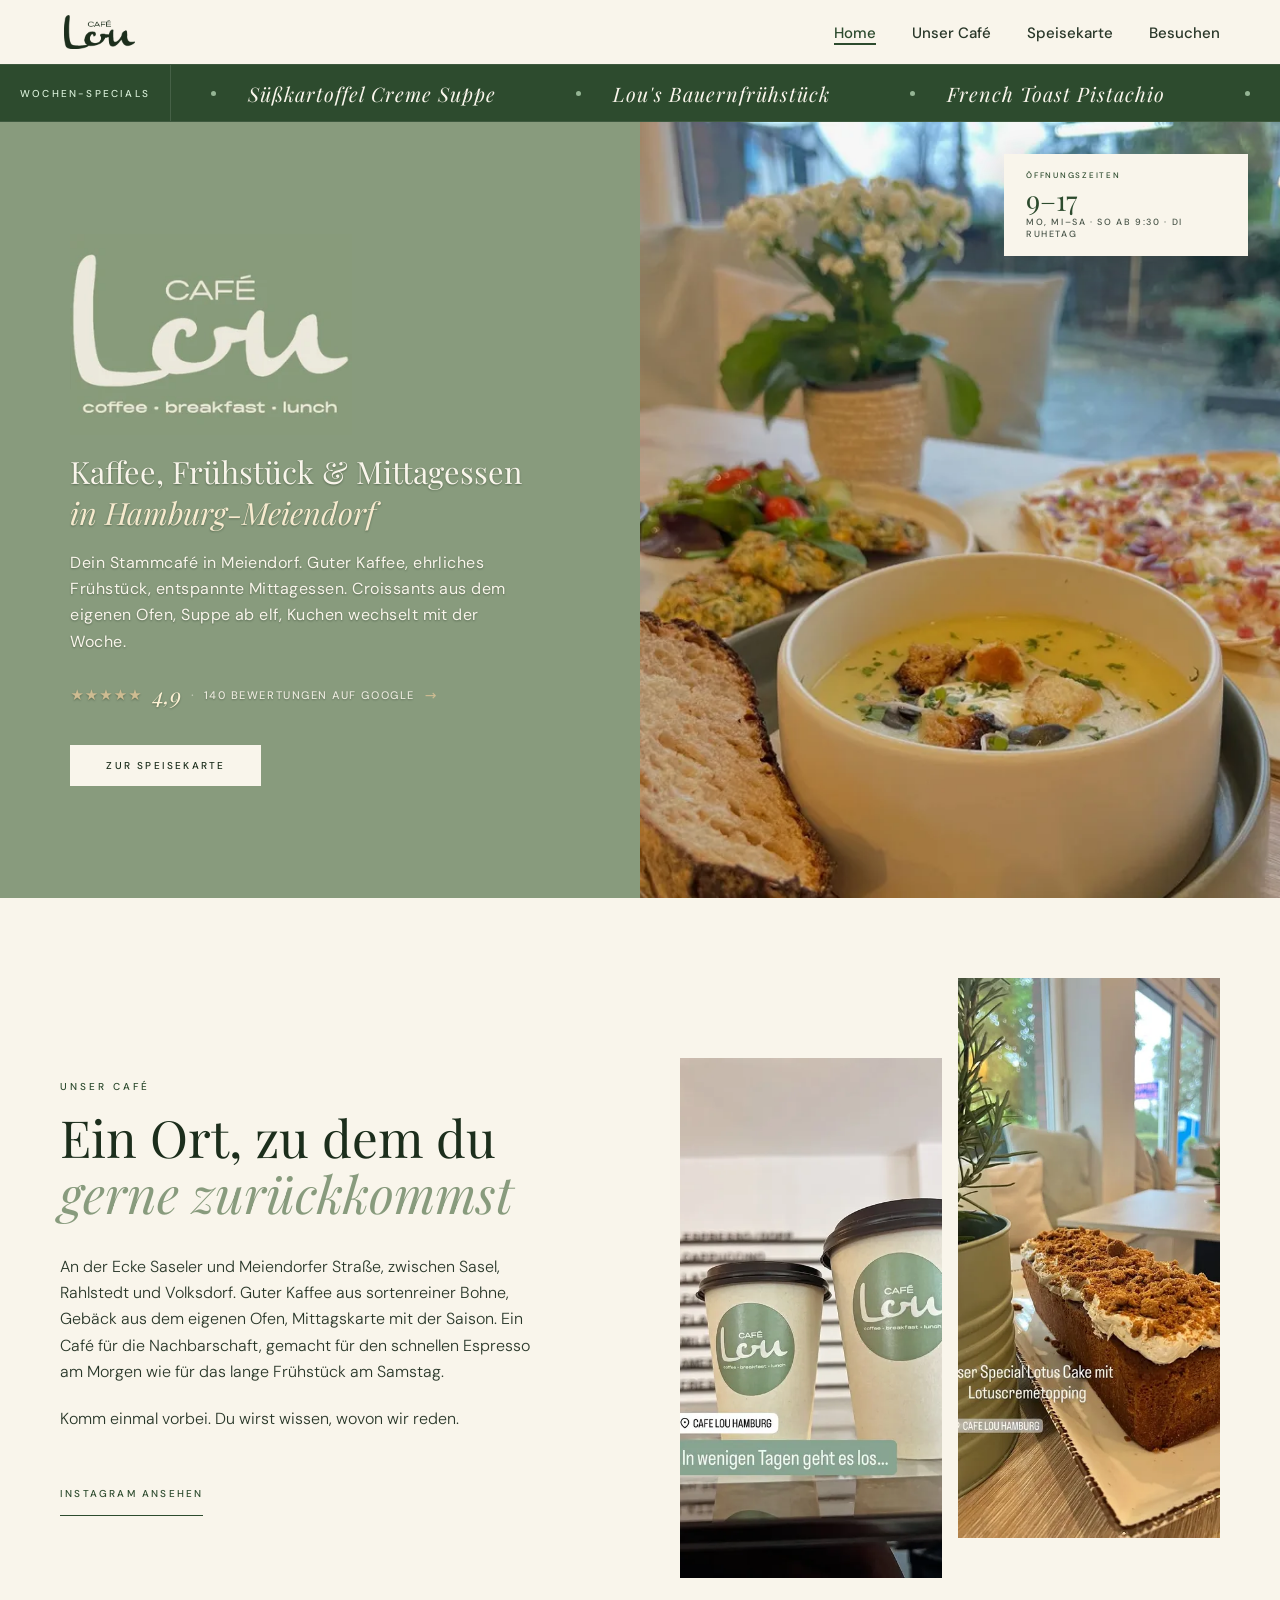
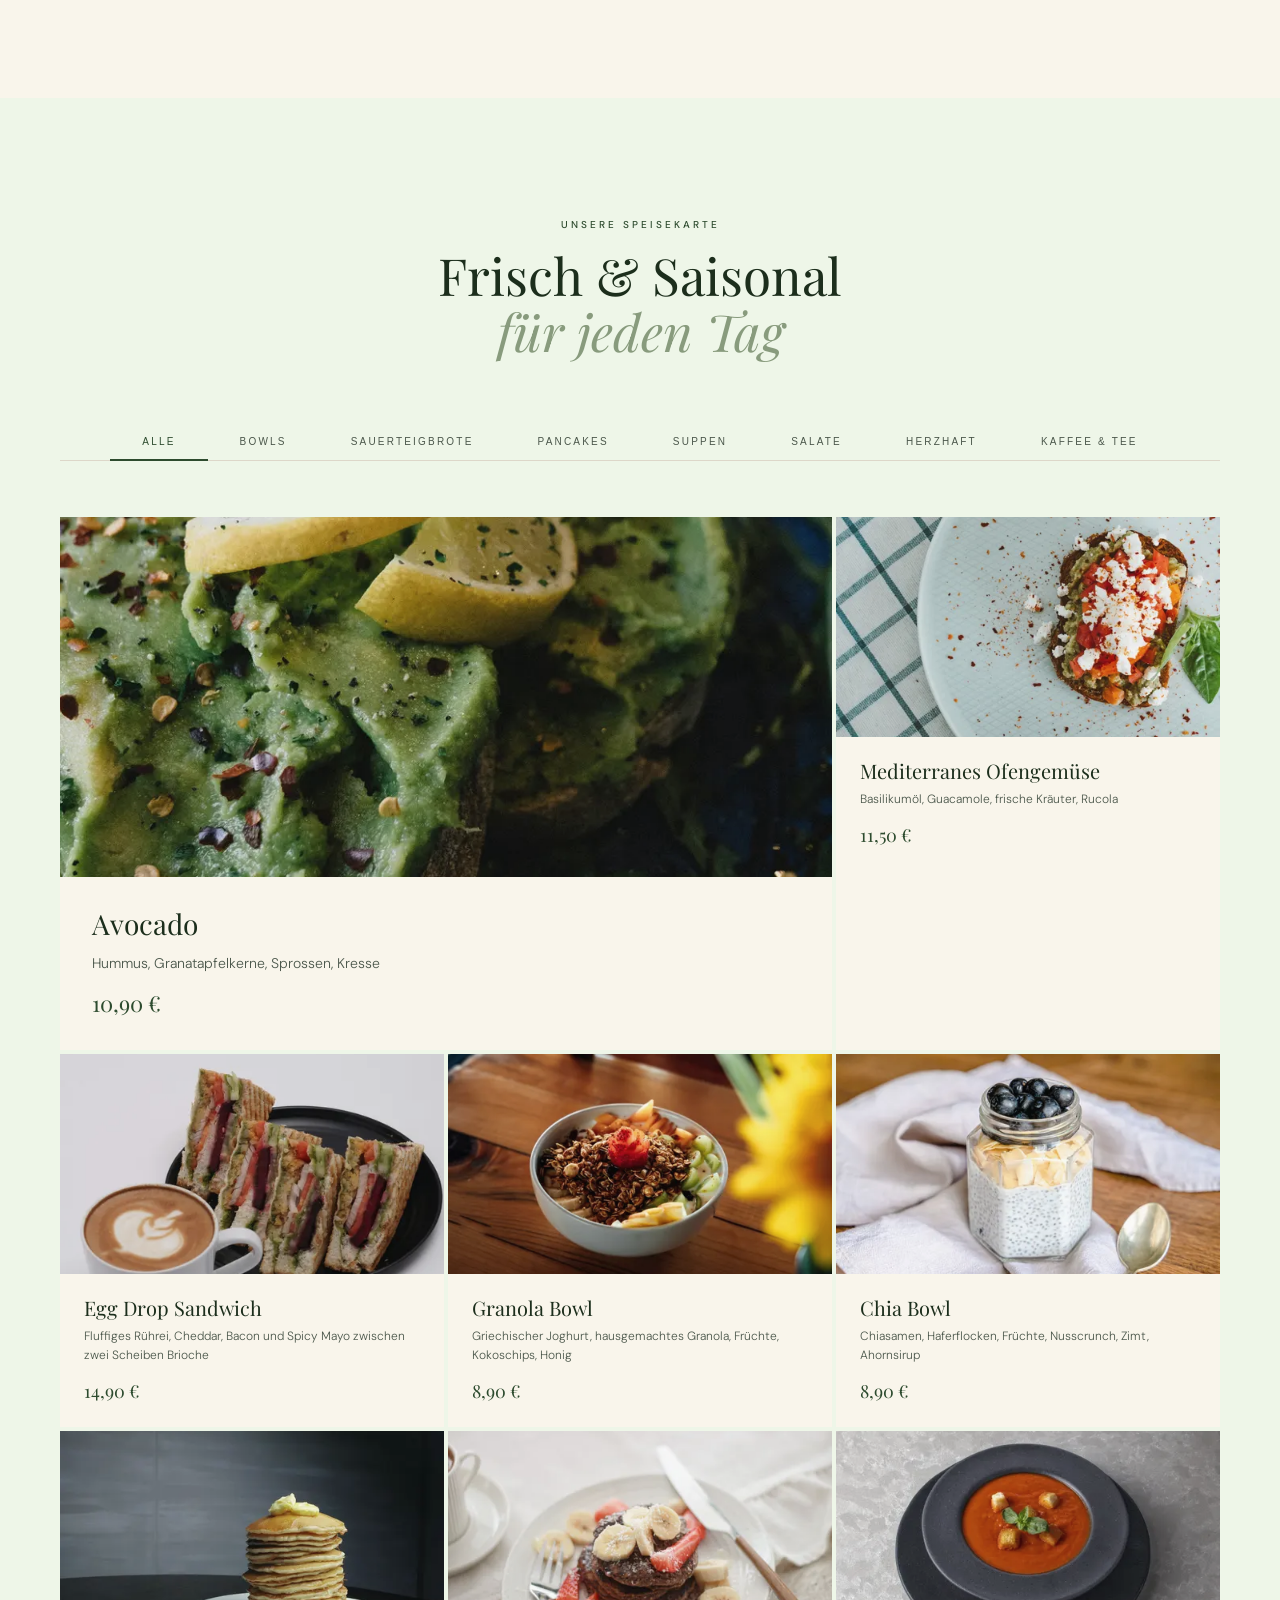
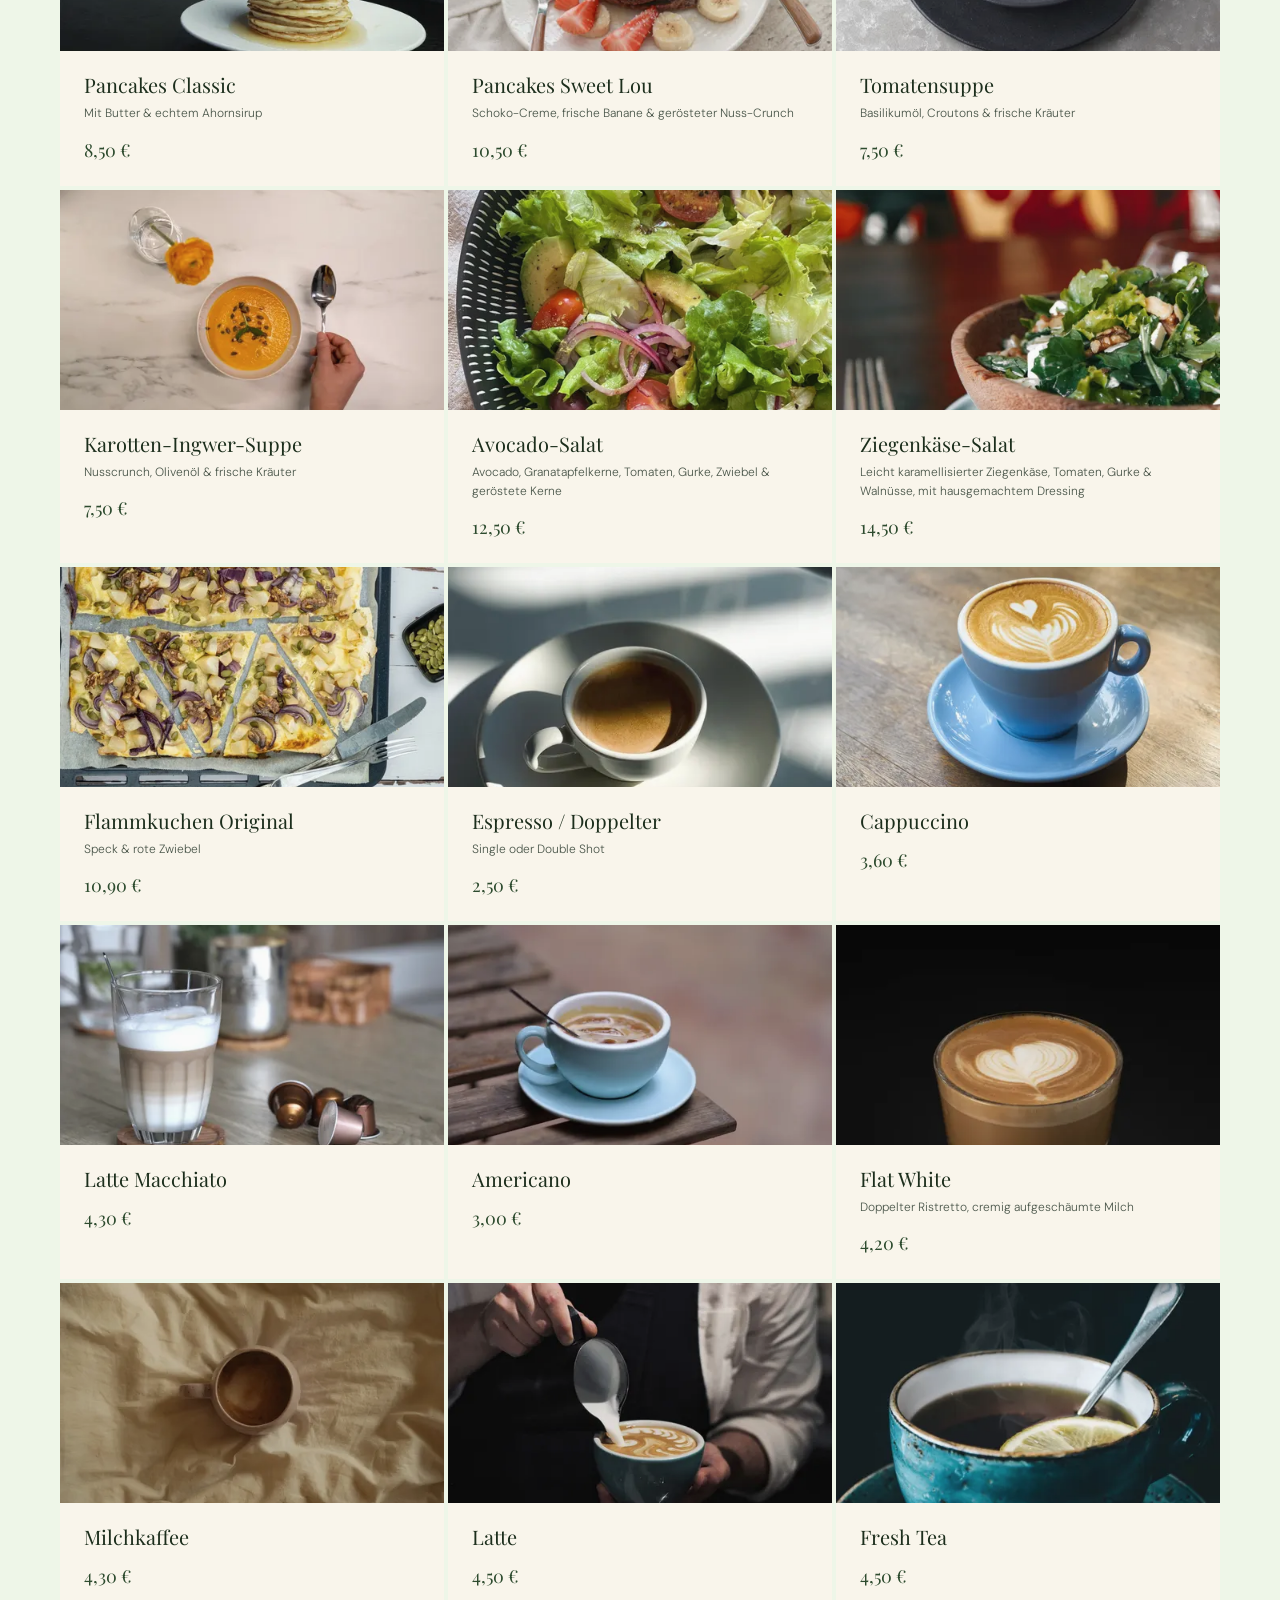
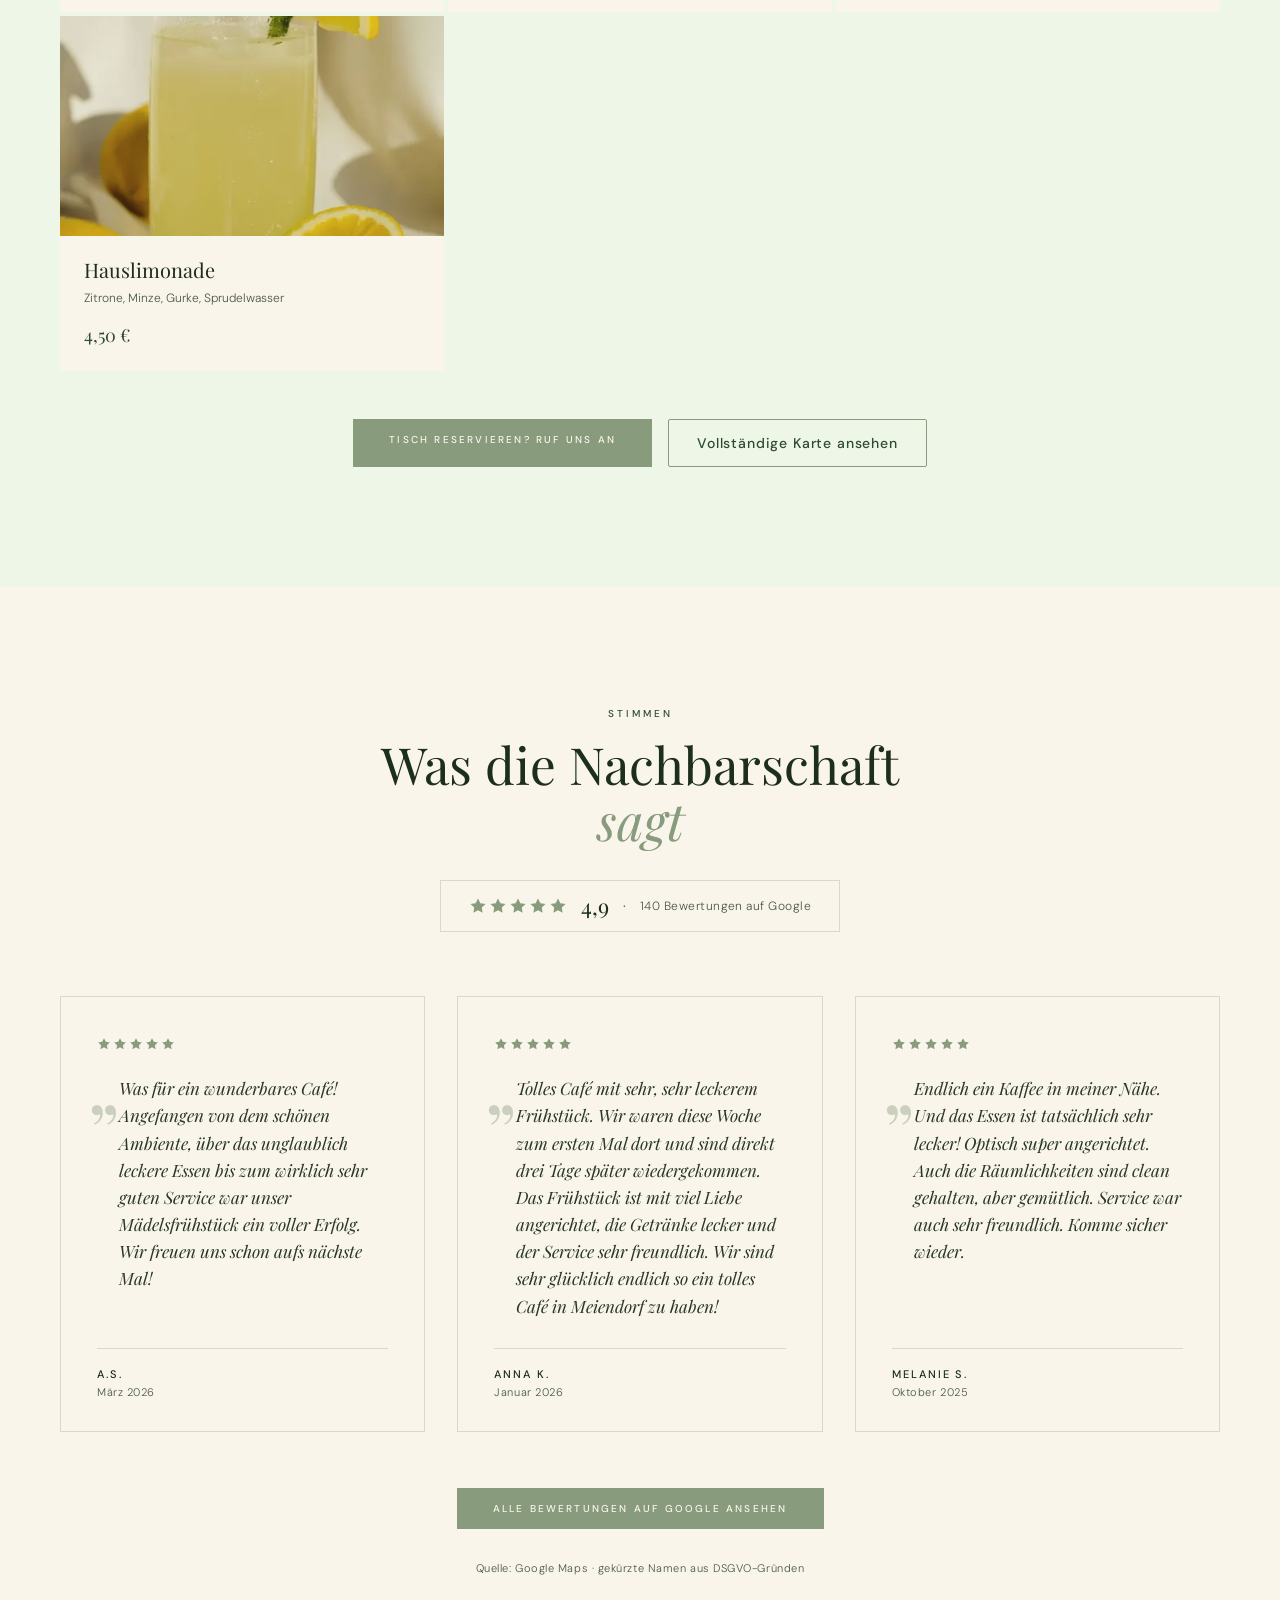
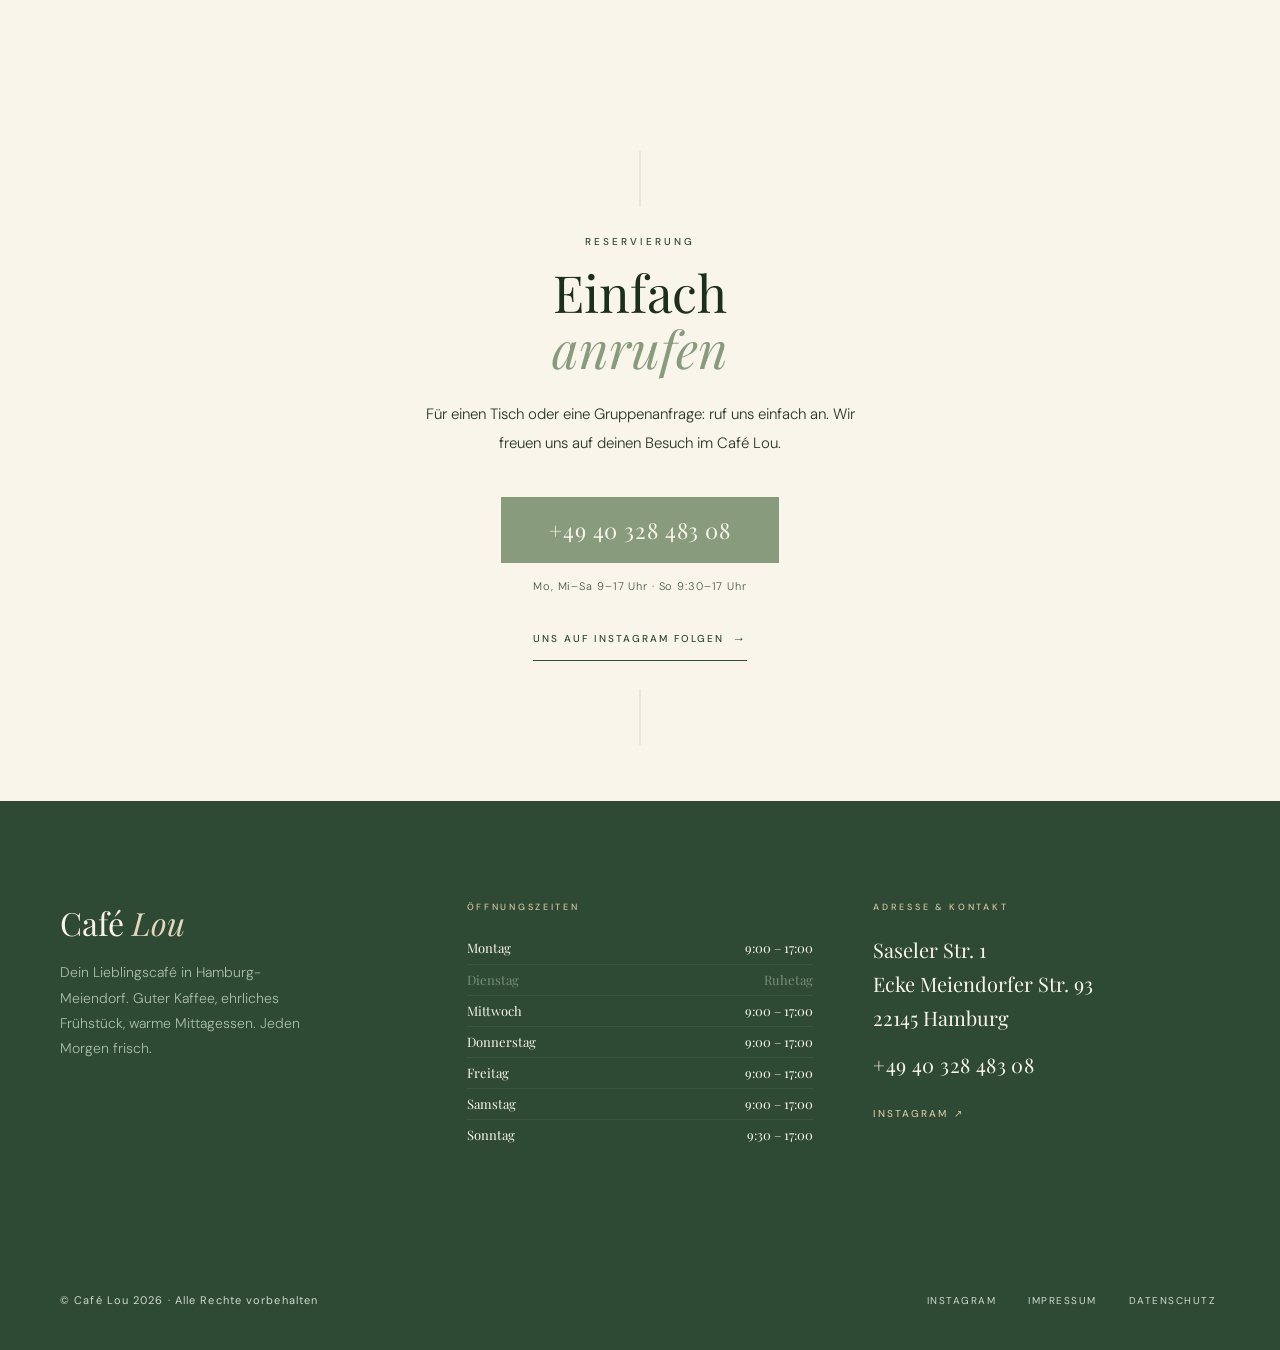
==== commit 1c2e5434: "style: Specials-Band 20 % (Desktop) / 25 % (Mobil) dünner Co-Authored-By: Claude Opus 5.5 <noreply@a" ====
--- a/index.html
+++ b/index.html
@@ -634,7 +634,7 @@
       display: flex;
       align-items: center;
       gap: 32px;
-      padding: 16px 40px;
+      padding: 14.5px 40px;
       font-family: 'Playfair Display', serif;
       font-size: 20px;
       font-weight: 300;
@@ -1454,7 +1454,7 @@
       .hero-logo { width: clamp(140px, 55vw, 200px); }
       .contact-desc { font-size: 15px; }
       .story-body { font-size: 16px; }
-      .ticker-item { font-size: 14px; }
+      .ticker-item { font-size: 14px; padding-top: 14px; padding-bottom: 14px; }
       /* trust line mobile */
       .hero-trust { gap: 8px; margin-top: 18px; flex-wrap: wrap; row-gap: 4px; }
       .hero-trust-rating { font-size: 19px; }
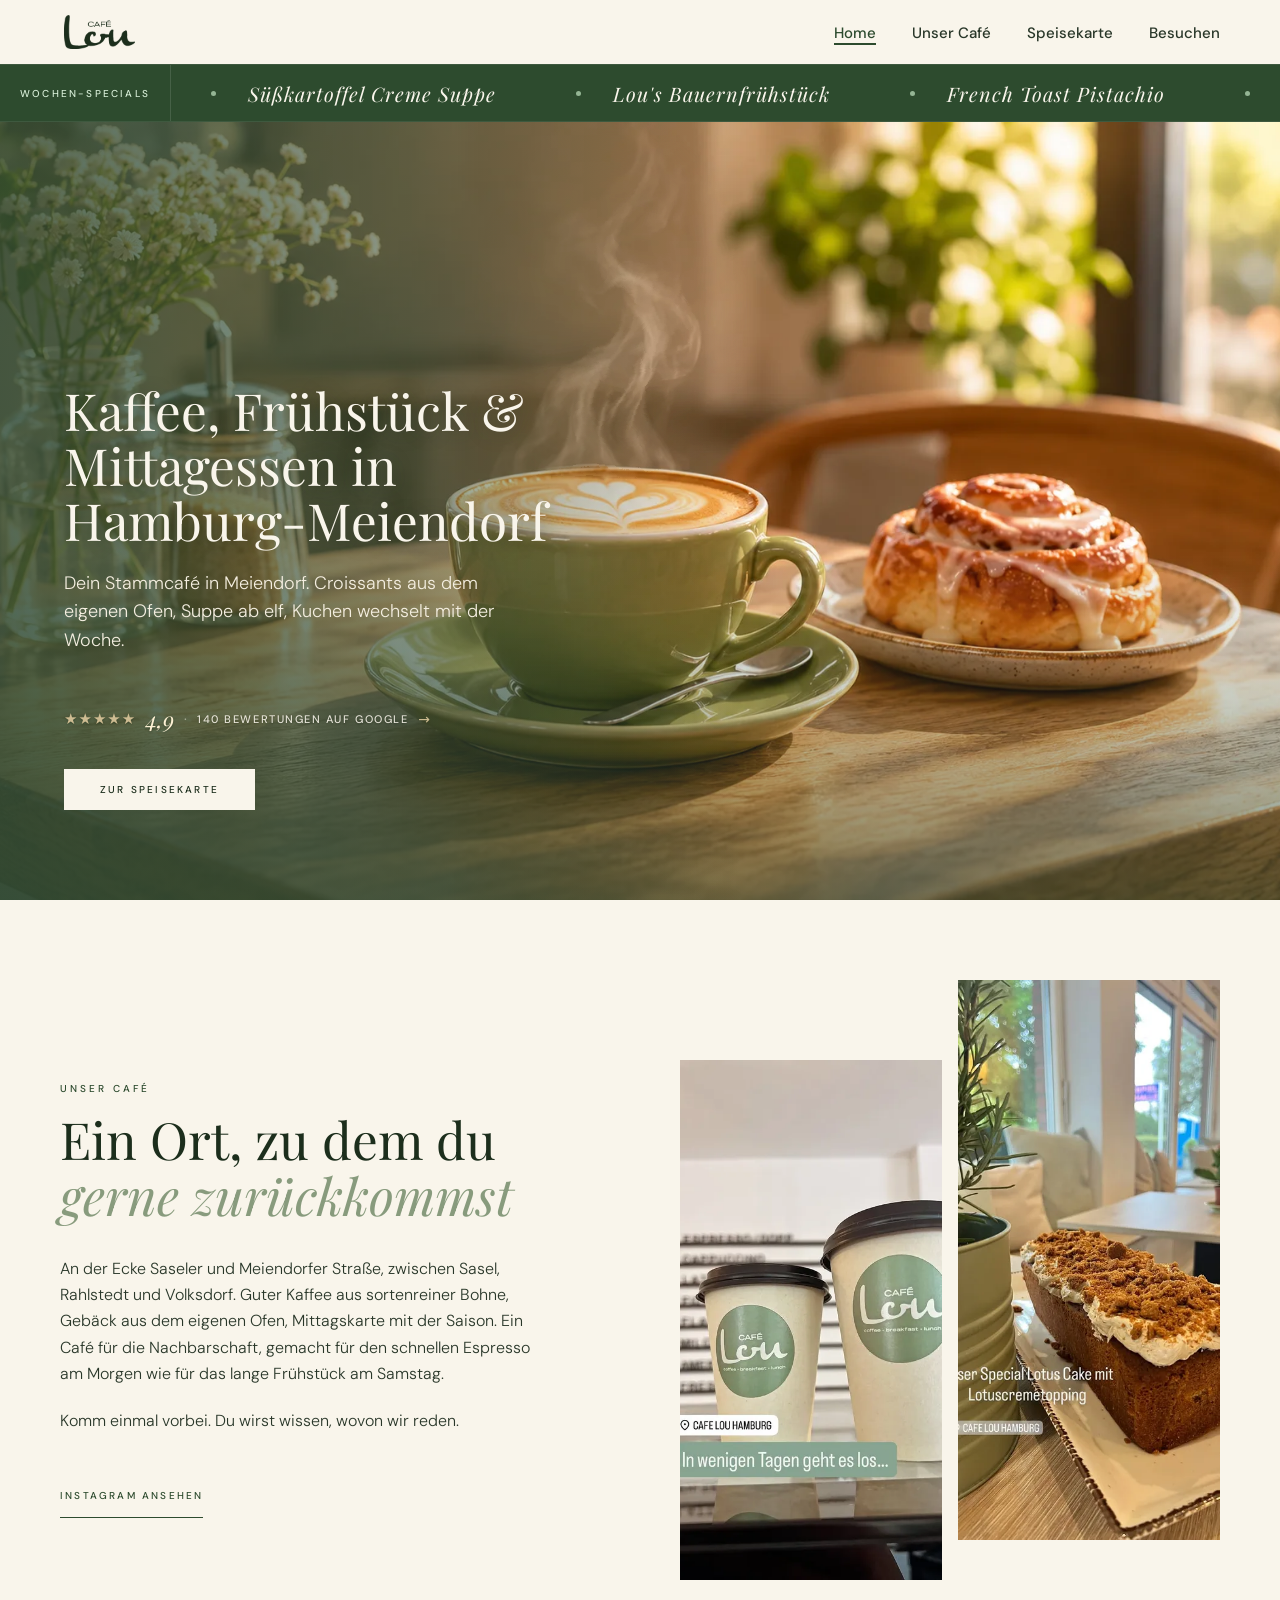
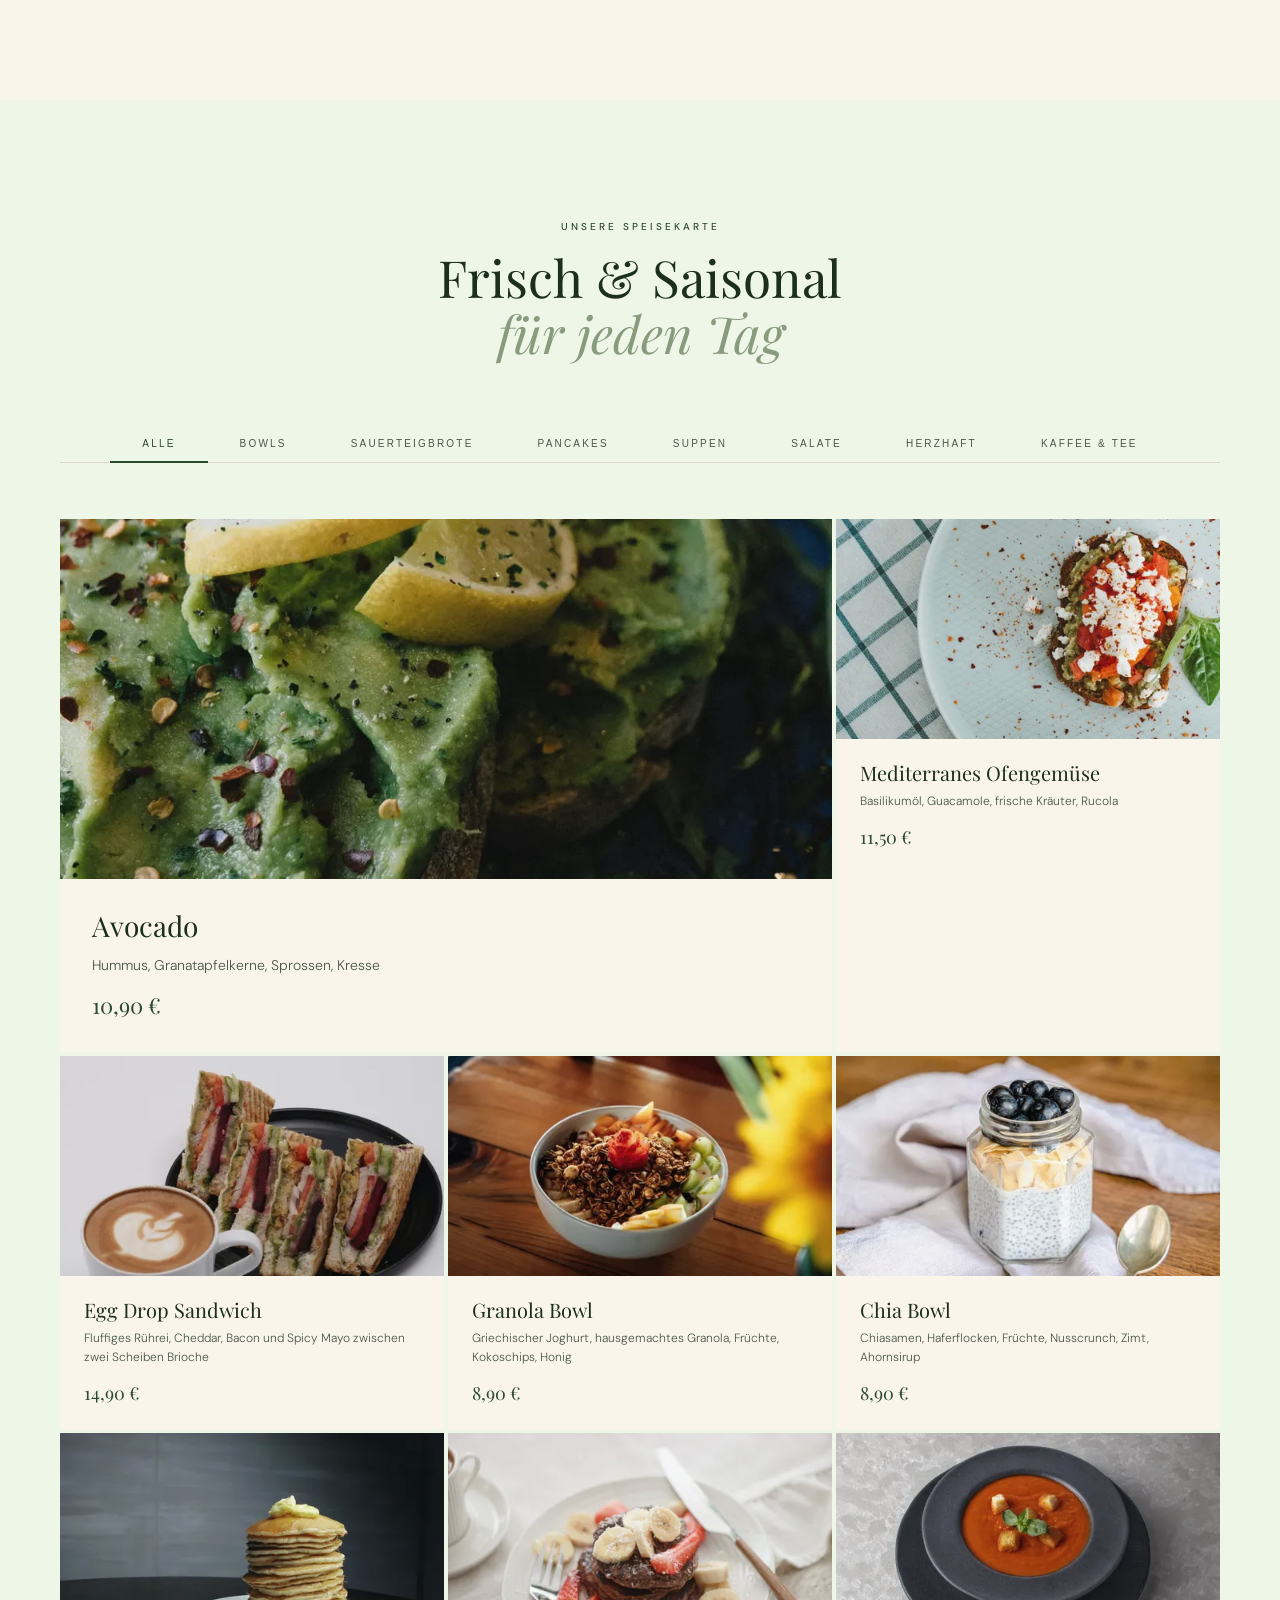
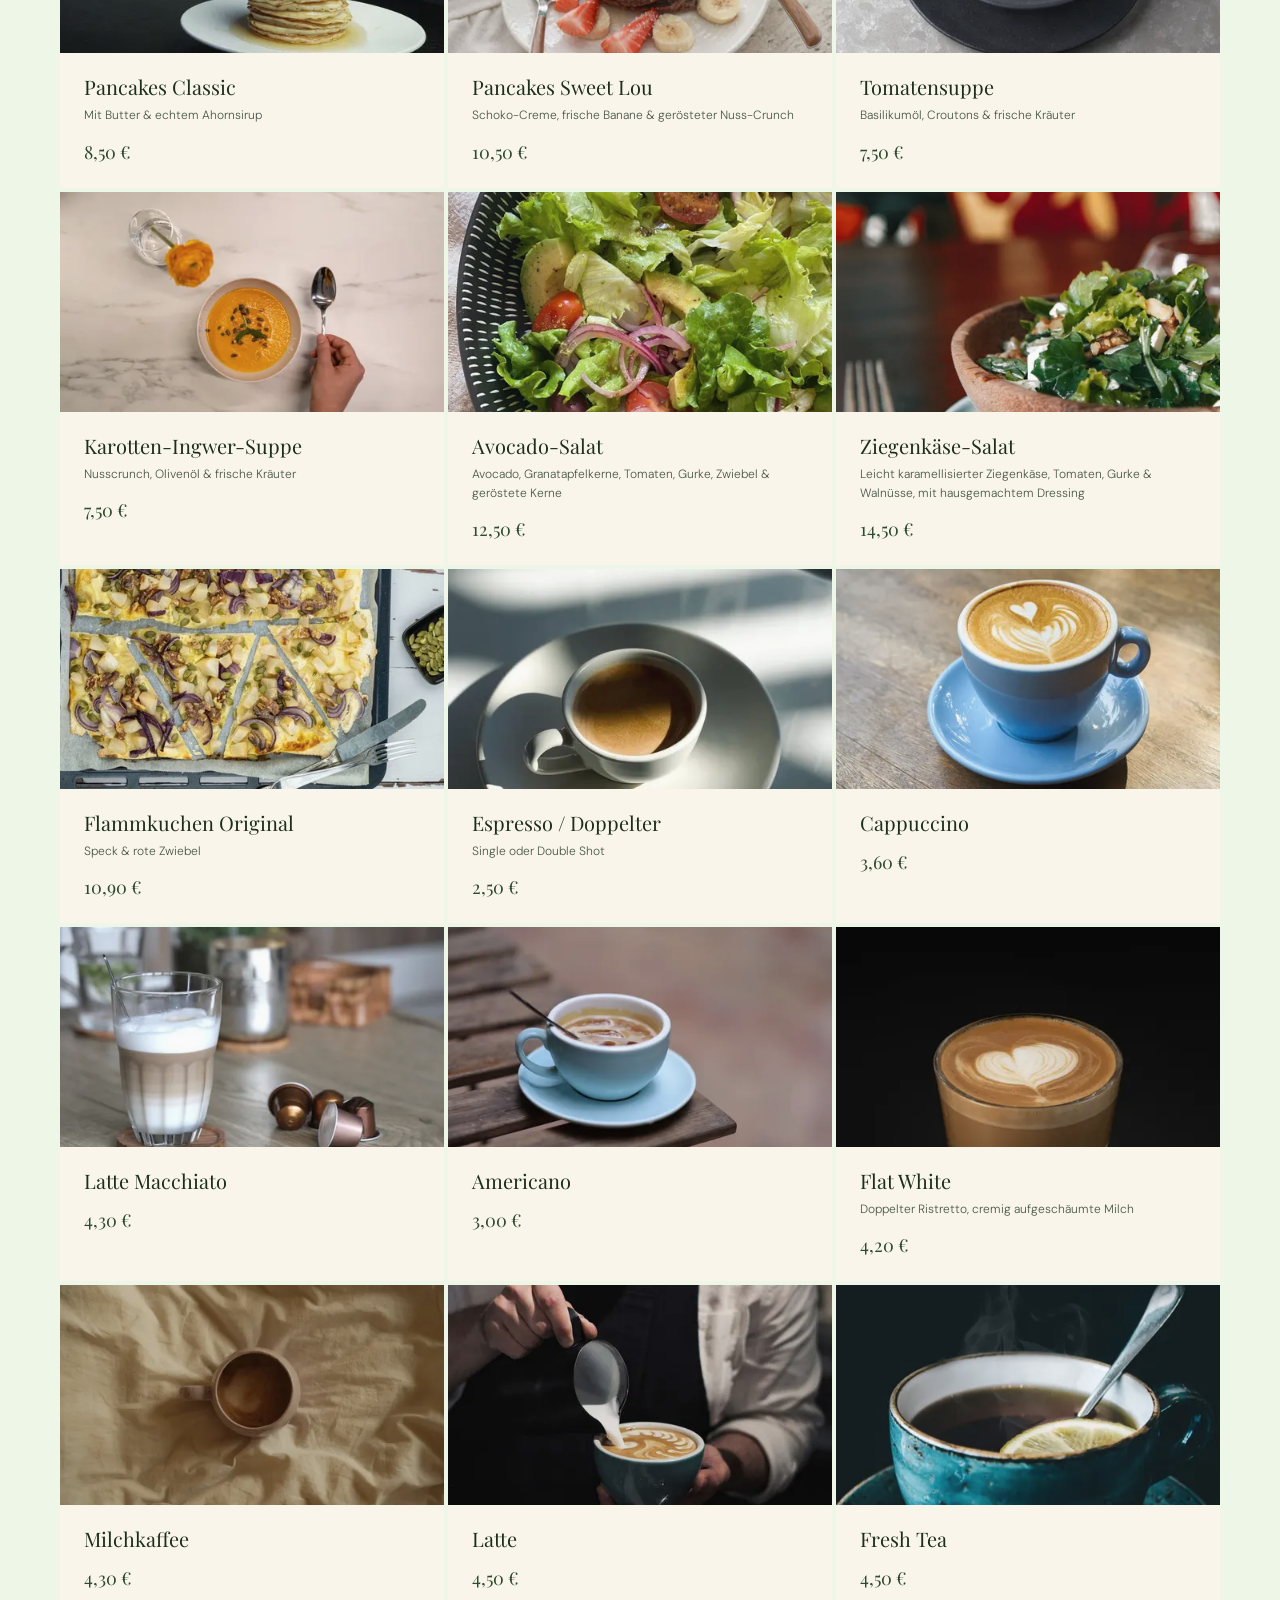
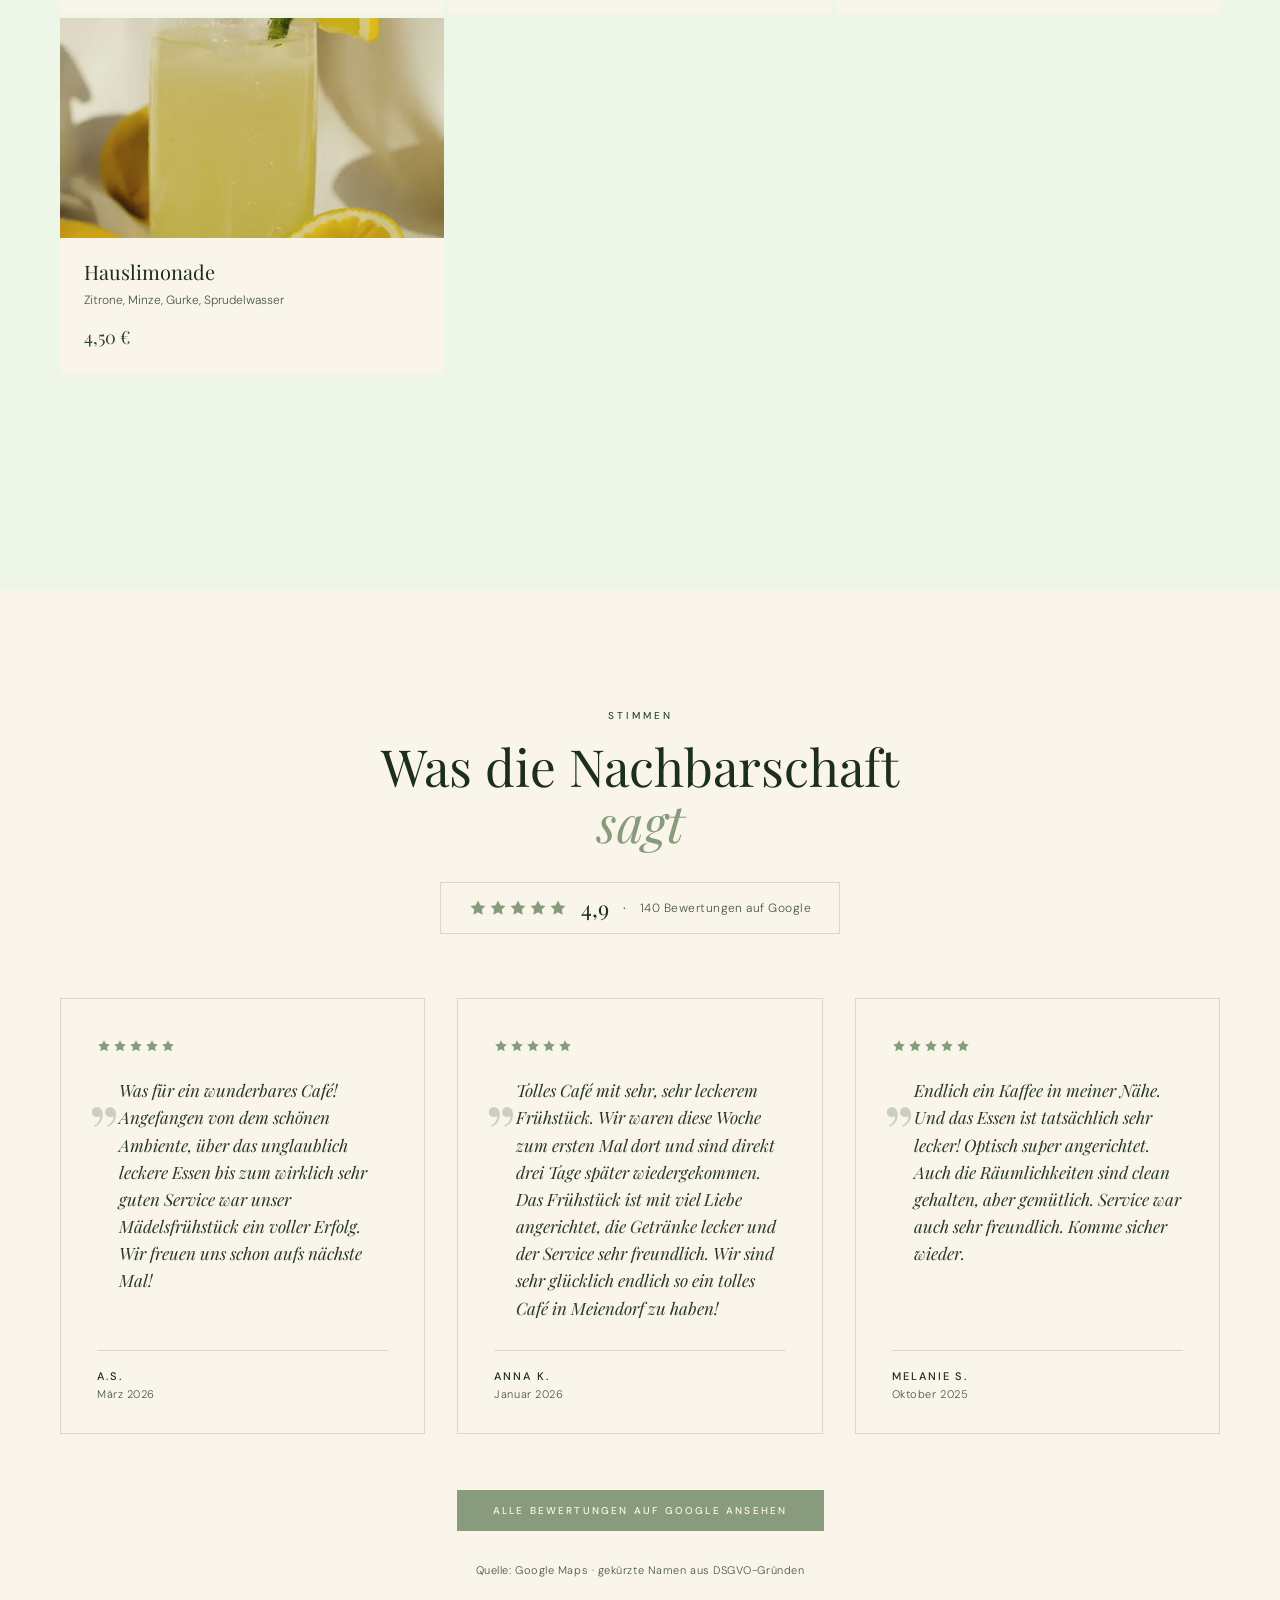
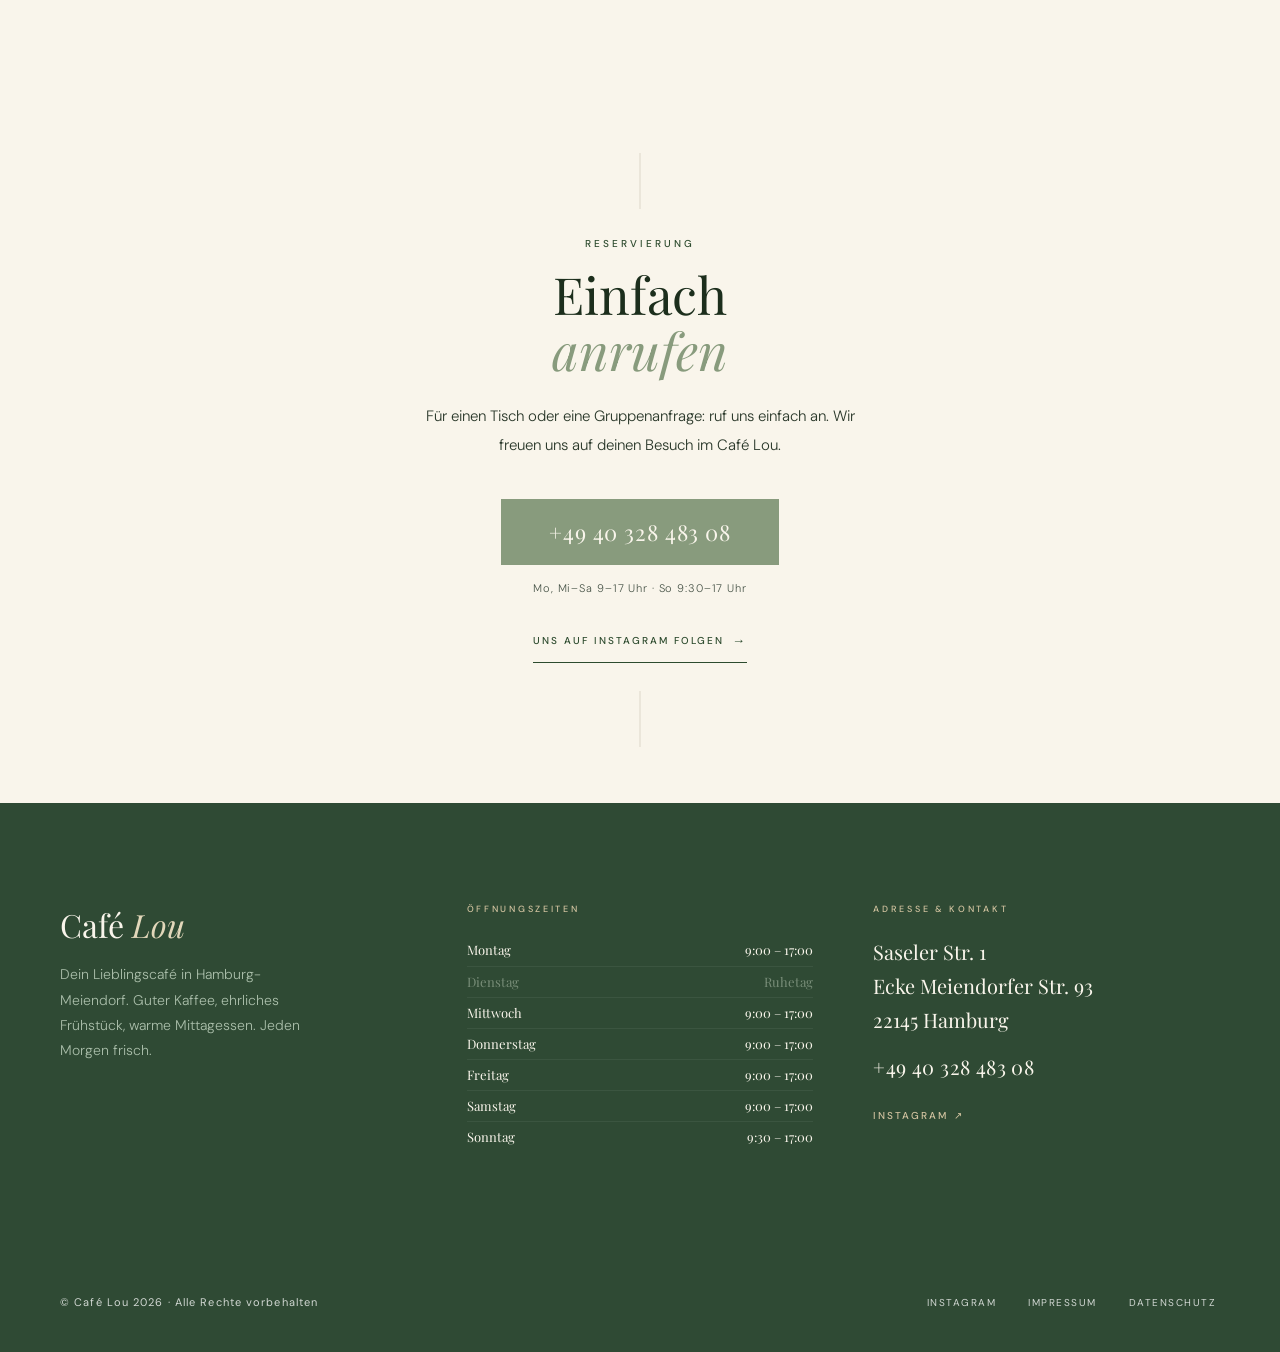
==== commit e1e583e4: "feat: Vollbild-Hero mit Kaffeefoto und sanft bewegtem Dampf, großes Logo entfernt Co-Authored-By: Cl" ====
--- a/index.html
+++ b/index.html
@@ -1568,6 +1568,38 @@
     @media (max-width:480px){.lou-dock{left:16px;right:16px;width:auto;transform:translateY(140%)}.lou-dock.is-in{transform:none}
       .lou-dock-status{flex:1}.lou-call span{display:none}.lou-dock a{padding:0 14px}}
     @media (prefers-reduced-motion:reduce){.nav-logo-mark{transition:none;transform:none!important}.lou-dock{transition:opacity .2s}.lou-dock[data-open="1"] .lou-dot{animation:none}}
+
+    /* Hero v2: full-bleed photo, breathing steam */
+    #hero.hero-v2{display:block;position:relative;min-height:calc(100svh - 122px);overflow:hidden;background:var(--color-primary-dark);isolation:isolate}
+    .hv-media{position:absolute;inset:0;z-index:-1;overflow:hidden}
+    .hv-frame{position:absolute;left:50%;top:50%;width:max(100%,calc((100svh - 122px)*1.777));aspect-ratio:1672/941;transform:translate(-50%,-50%);animation:hvZoom 28s cubic-bezier(.45,0,.55,1) infinite alternate;transform-origin:50% 45%}
+    @keyframes hvZoom{from{transform:translate(-50%,-50%) scale(1)}to{transform:translate(-50%,-50%) scale(1.06)}}
+    .hv-img{display:block;width:100%;height:100%}
+    .hv-steam{position:absolute;left:38%;top:0;width:20%;height:46%;
+      background:url(assets/img/cafe-1672.webp) 0 0/500% auto no-repeat;background-position:47.5% 0;
+      filter:url(#hv-steam-f);
+      -webkit-mask:radial-gradient(50% 55% at 50% 52%,#000 55%,transparent 100%);mask:radial-gradient(50% 55% at 50% 52%,#000 55%,transparent 100%)}
+    .hv-wisp{position:absolute;left:47%;top:30%;width:5%;height:18%;border-radius:50%;
+      background:radial-gradient(closest-side,rgba(255,250,240,.32),transparent);filter:blur(10px);opacity:0;
+      animation:hvRise 9s ease-out infinite}
+    .hv-wisp-2{left:50%;width:4%;animation-delay:4.5s;animation-duration:10s}
+    @keyframes hvRise{0%{opacity:0;transform:translate(0,0) scale(.7)}25%{opacity:1}100%{opacity:0;transform:translate(-30%,-140%) scale(1.5,1.8)}}
+    #hero.hero-v2::before{content:"";position:absolute;inset:0;z-index:0;pointer-events:none;
+      background:linear-gradient(to right,rgba(47,74,52,.82) 0%,rgba(47,74,52,.55) 32%,transparent 58%),linear-gradient(to top,rgba(47,74,52,.6),transparent 45%)}
+    .hv-copy{position:relative;z-index:1;display:flex;flex-direction:column;justify-content:flex-end;min-height:calc(100svh - 122px);max-width:620px;padding:64px clamp(24px,5vw,80px) clamp(56px,10vh,104px);color:var(--cream)}
+    .hv-title{font:400 clamp(38px,4vw,58px)/1.08 'Playfair Display',serif;margin:0 0 20px;color:var(--cream);text-shadow:0 2px 18px rgba(30,45,32,.35)}
+    .hv-sub{font:300 18px/1.6 'DM Sans',sans-serif;margin:0 0 24px;max-width:30rem;color:oklch(95% 0.02 88)}
+    .hero-v2 .hero-trust{color:var(--cream);margin-bottom:28px}
+    .hero-v2 .hero-cta{display:flex;margin-top:0}
+    @media (max-width:768px){
+      #hero.hero-v2,.hv-copy{min-height:calc(100svh - 105px)}
+      .hv-frame{width:max(100%,calc((100svh - 105px)*1.777))}
+      #hero.hero-v2::before{background:linear-gradient(to top,rgba(47,74,52,.92) 0%,rgba(47,74,52,.7) 38%,transparent 66%)}
+      .hv-copy{padding:48px 24px 120px}
+      .hv-title{font-size:clamp(32px,9vw,40px)}
+      .hv-sub{font-size:16px}
+    }
+    @media (prefers-reduced-motion:reduce){.hv-frame{animation:none}.hv-wisp{display:none}.hv-steam{filter:none;display:none}}
   </style>
 </head>
 <body>
@@ -1608,52 +1640,42 @@
 
   <!-- HERO -->
   <main id="main">
-  <section id="hero">
-    <div class="hero-left">
-      <img
-        src="assets/img/logo-320.webp"
-        srcset="assets/img/logo-320.webp 320w, assets/img/logo-640.webp 640w"
-        sizes="(max-width: 768px) 55vw, 300px"
-        alt="Café Lou — coffee · breakfast · lunch"
-        class="hero-logo"
-        width="434" height="309"
-        fetchpriority="high"
-      />
-      <h1 class="hero-title">Kaffee, Frühstück &amp; Mittagessen <em>in Hamburg-Meiendorf</em></h1>
-      <p class="hero-sub">Dein Stammcafé in Meiendorf. Guter Kaffee, ehrliches Frühstück, entspannte Mittagessen. Croissants aus dem eigenen Ofen, Suppe ab elf, Kuchen wechselt mit der Woche.</p>
-      <a
-        href="https://maps.app.goo.gl/7cNtLfxLy16KoQZ58"
-        class="hero-trust"
-        target="_blank"
-        rel="noopener"
-        aria-label="4,9 von 5 Sternen, 140 Bewertungen auf Google — auf Google Maps öffnen"
-      >
-        <span class="hero-trust-stars" aria-hidden="true">★★★★★</span>
-        <span class="hero-trust-rating">4,9</span>
-        <span class="hero-trust-sep" aria-hidden="true">·</span>
-        <span class="hero-trust-label">140 Bewertungen auf Google</span>
-        <span class="hero-trust-arrow" aria-hidden="true">→</span>
-      </a>
-      <div class="hero-cta">
-        <a href="#menu" class="btn-primary">Zur Speisekarte</a>
+  <section id="hero" class="hero-v2">
+    <div class="hv-media" aria-hidden="true">
+      <div class="hv-frame">
+        <img class="hv-img" src="assets/img/cafe-1672.webp" srcset="assets/img/cafe-960.webp 960w, assets/img/cafe-1672.webp 1672w" sizes="100vw" alt="" width="1672" height="941" fetchpriority="high" decoding="async"/>
+        <div class="hv-steam"></div>
+        <div class="hv-wisp hv-wisp-1"></div>
+        <div class="hv-wisp hv-wisp-2"></div>
       </div>
     </div>
-    <div class="hero-right">
-      <img
-        src="assets/img/hero-800.webp"
-        srcset="assets/img/hero-800.webp 800w, assets/img/hero-1200.webp 1200w"
-        sizes="(max-width: 1024px) 100vw, 50vw"
-        alt="Frische Suppe, Salat und Brot auf dem Tisch im Café Lou"
-        class="hero-img"
-        width="833" height="849"
-        loading="eager"
-        fetchpriority="high"
-      />
-      <div class="hero-badge">
-        <span class="hero-badge-title">Öffnungszeiten</span>
-        <span class="hero-badge-num">9–17</span>
-        <span class="hero-badge-label">Mo, Mi–Sa · So ab 9:30 · Di Ruhetag</span>
-      </div>
+    <svg width="0" height="0" style="position:absolute" aria-hidden="true" focusable="false">
+      <filter id="hv-steam-f" x="-20%" y="-20%" width="140%" height="140%">
+        <feTurbulence type="fractalNoise" baseFrequency="0.012 0.03" numOctaves="2" seed="4" result="n">
+          <animate attributeName="baseFrequency" dur="14s" values="0.012 0.03;0.016 0.022;0.012 0.03" repeatCount="indefinite"/>
+        </feTurbulence>
+        <feDisplacementMap in="SourceGraphic" in2="n" scale="14" xChannelSelector="R" yChannelSelector="G"/>
+      </filter>
+    </svg>
+    <div class="hv-copy">
+      <h1 class="hv-title">Kaffee, Frühstück &amp; Mittagessen in Hamburg-Meiendorf</h1>
+      <p class="hv-sub">Dein Stammcafé in Meiendorf. Croissants aus dem eigenen Ofen, Suppe ab elf, Kuchen wechselt mit der Woche.</p>
+        <a
+          href="https://maps.app.goo.gl/7cNtLfxLy16KoQZ58"
+          class="hero-trust"
+          target="_blank"
+          rel="noopener"
+          aria-label="4,9 von 5 Sternen, 140 Bewertungen auf Google — auf Google Maps öffnen"
+        >
+          <span class="hero-trust-stars" aria-hidden="true">★★★★★</span>
+          <span class="hero-trust-rating">4,9</span>
+          <span class="hero-trust-sep" aria-hidden="true">·</span>
+          <span class="hero-trust-label">140 Bewertungen auf Google</span>
+          <span class="hero-trust-arrow" aria-hidden="true">→</span>
+        </a>
+        <div class="hero-cta">
+          <a href="#menu" class="btn-primary">Zur Speisekarte</a>
+        </div>
     </div>
   </section>
 
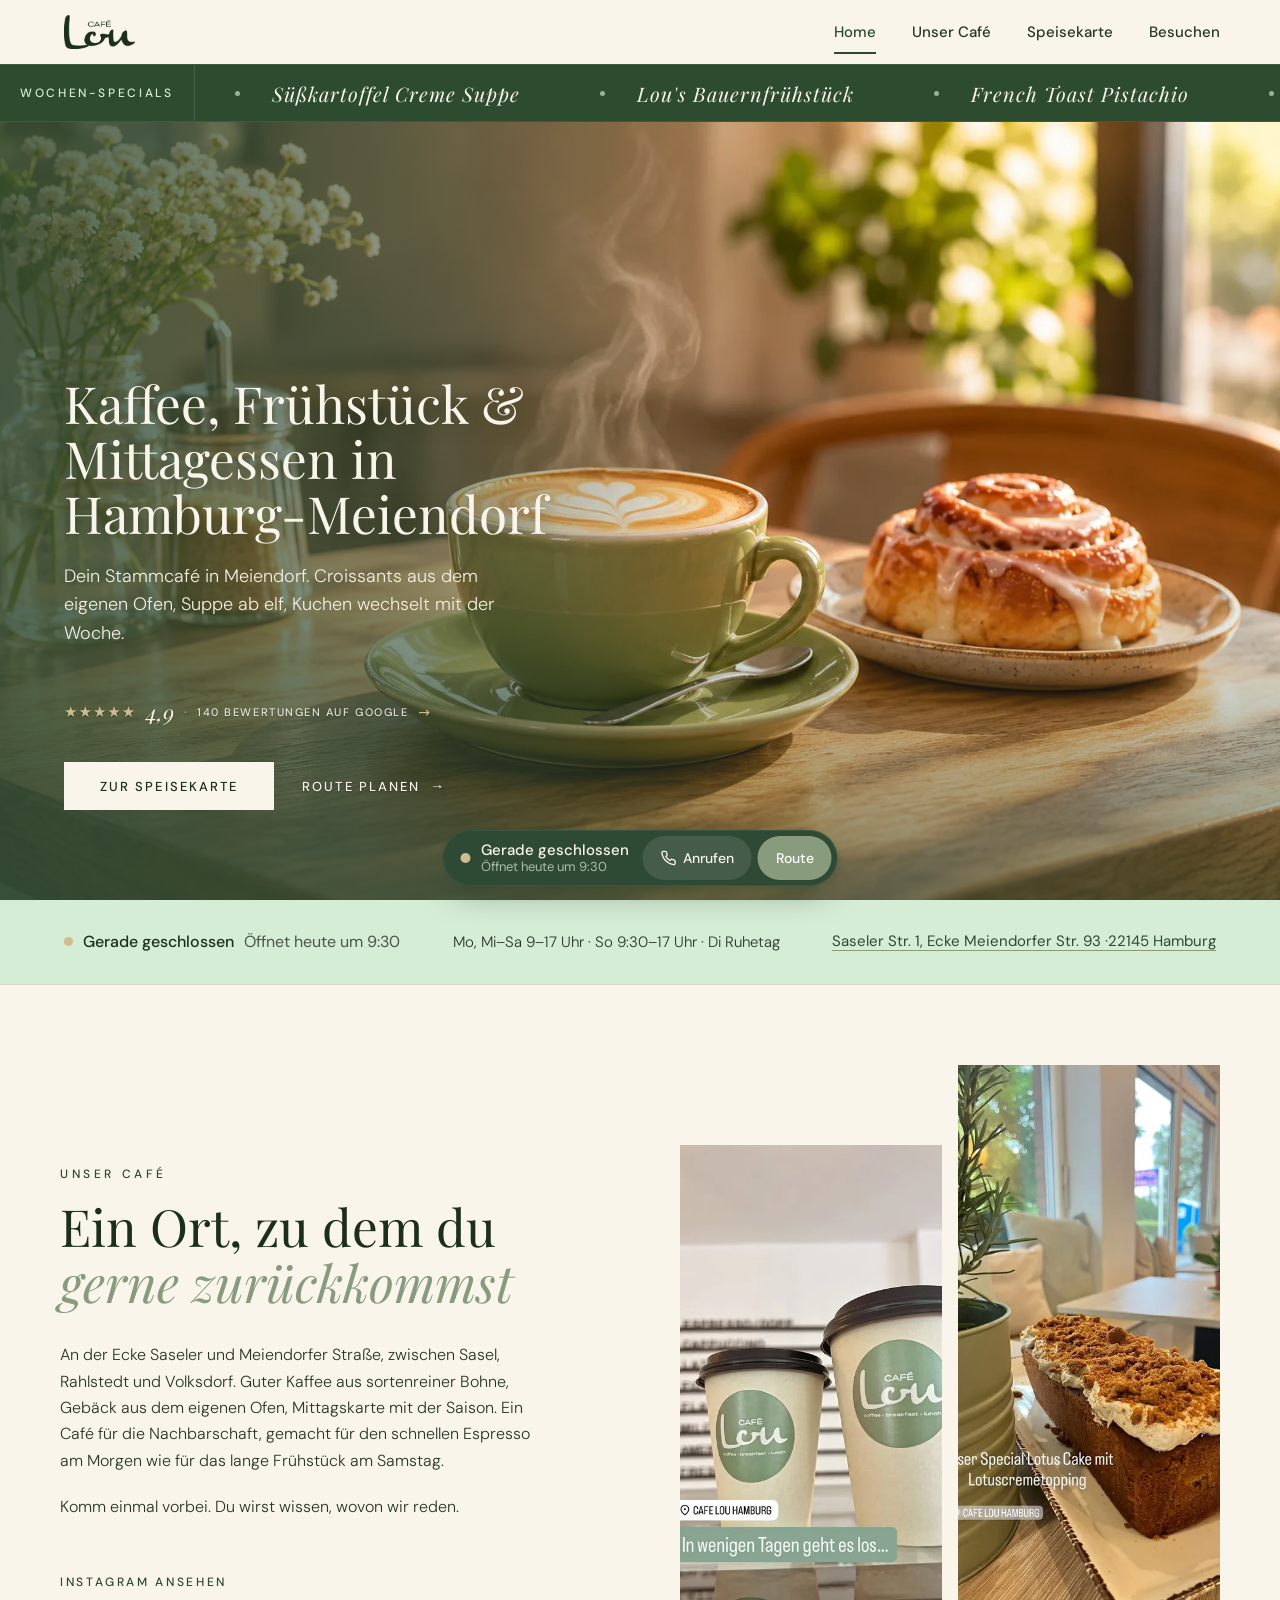
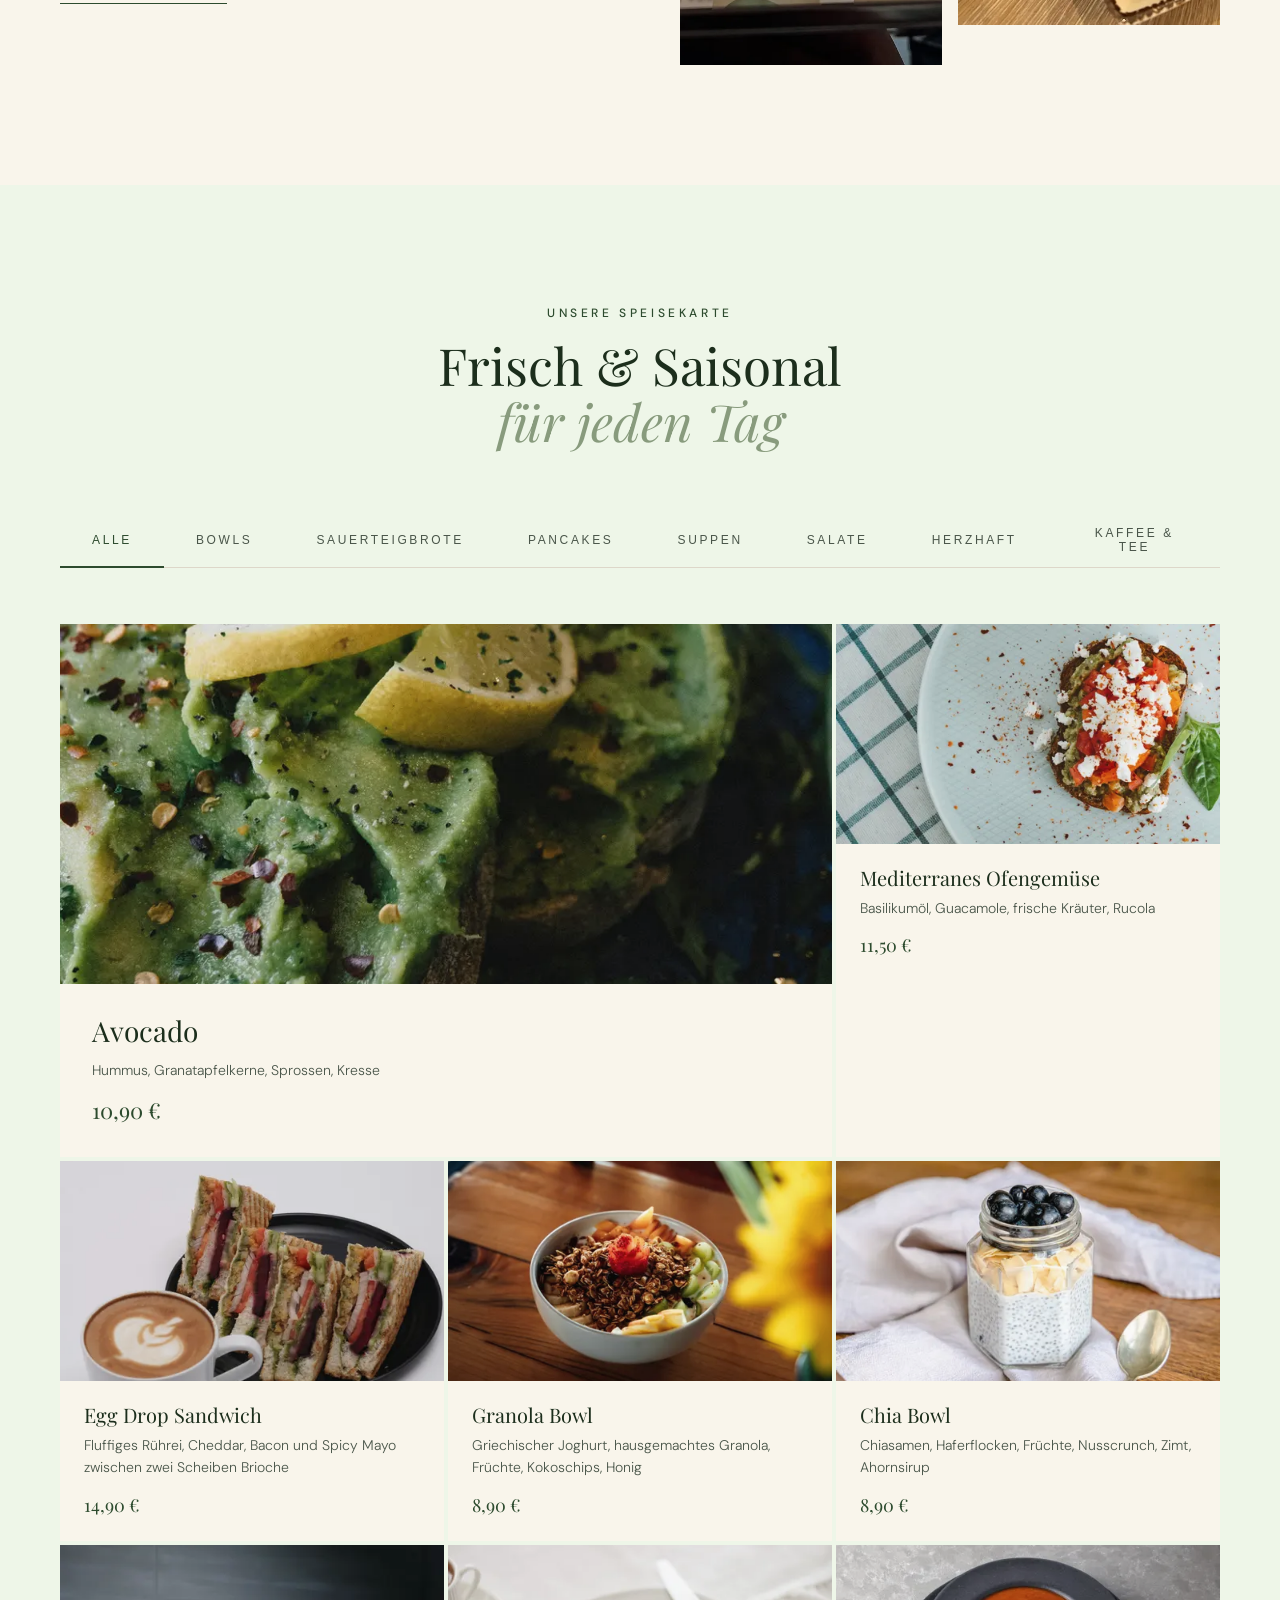
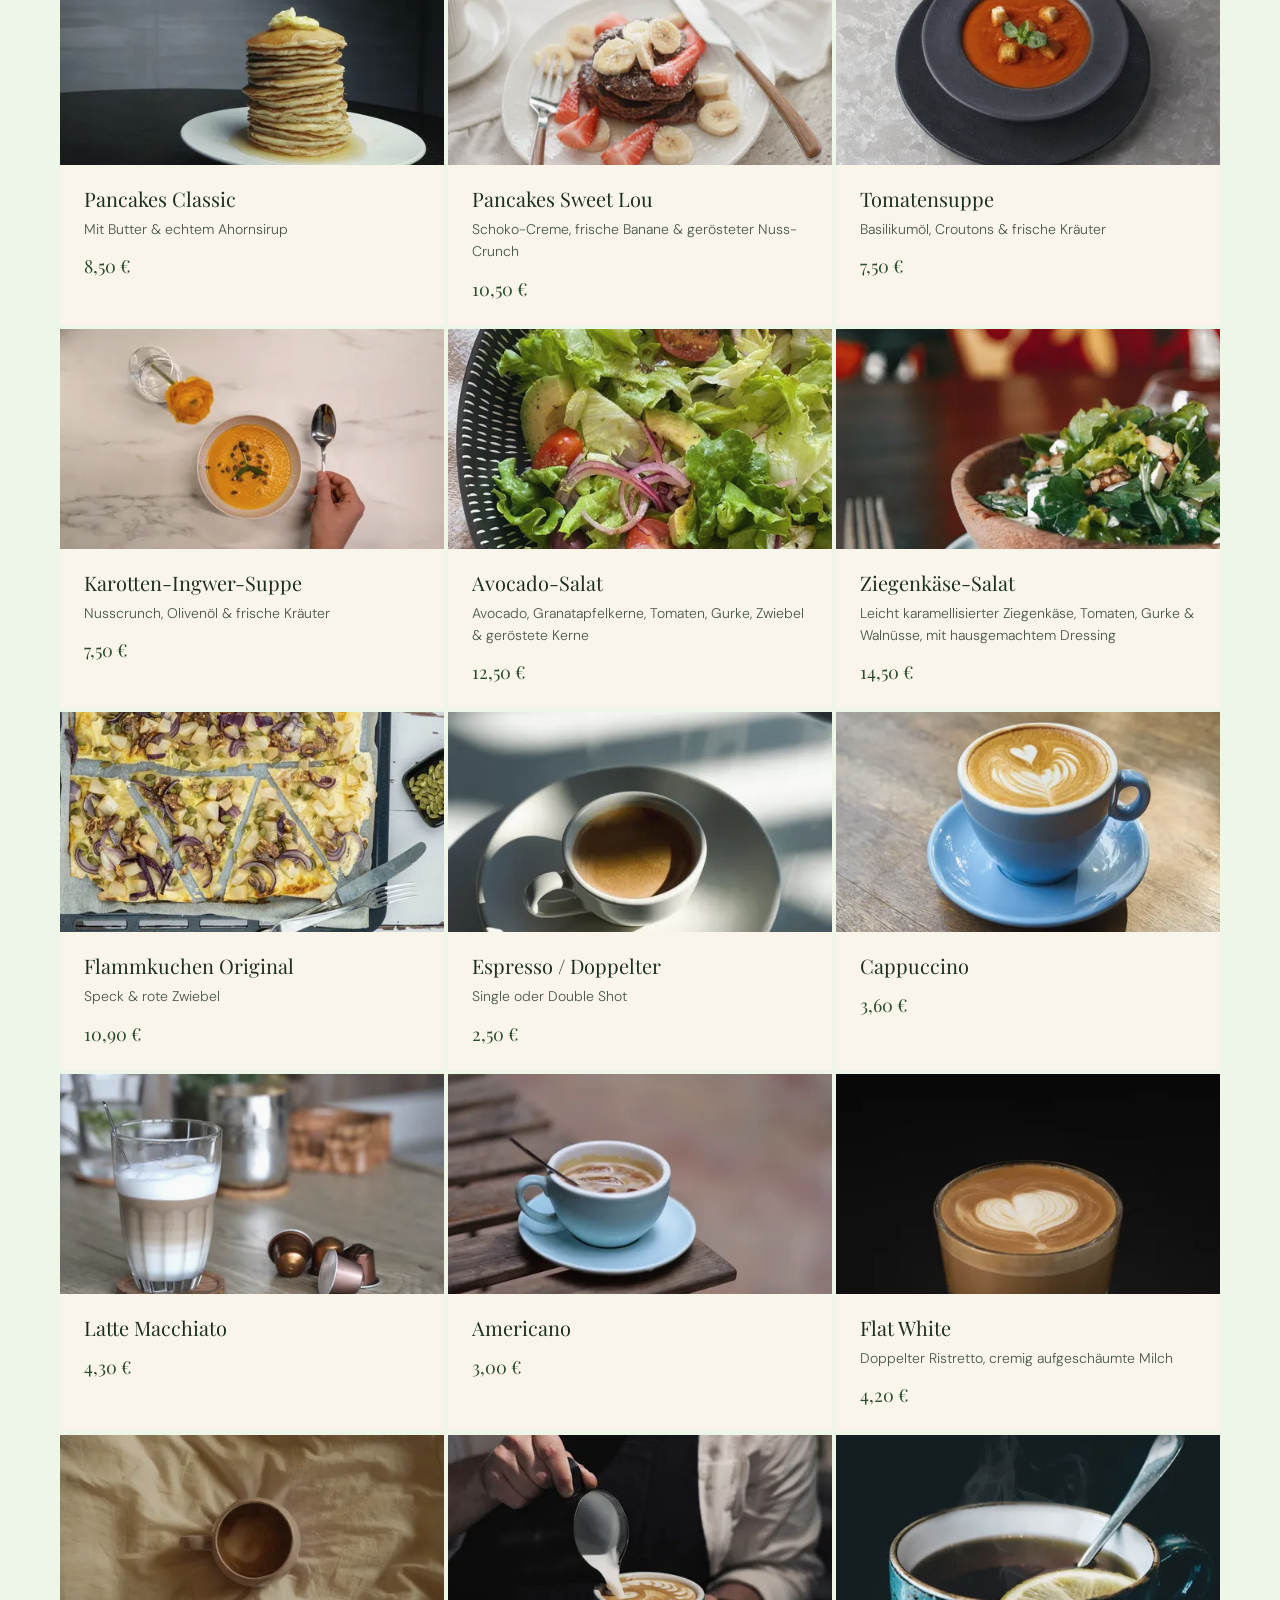
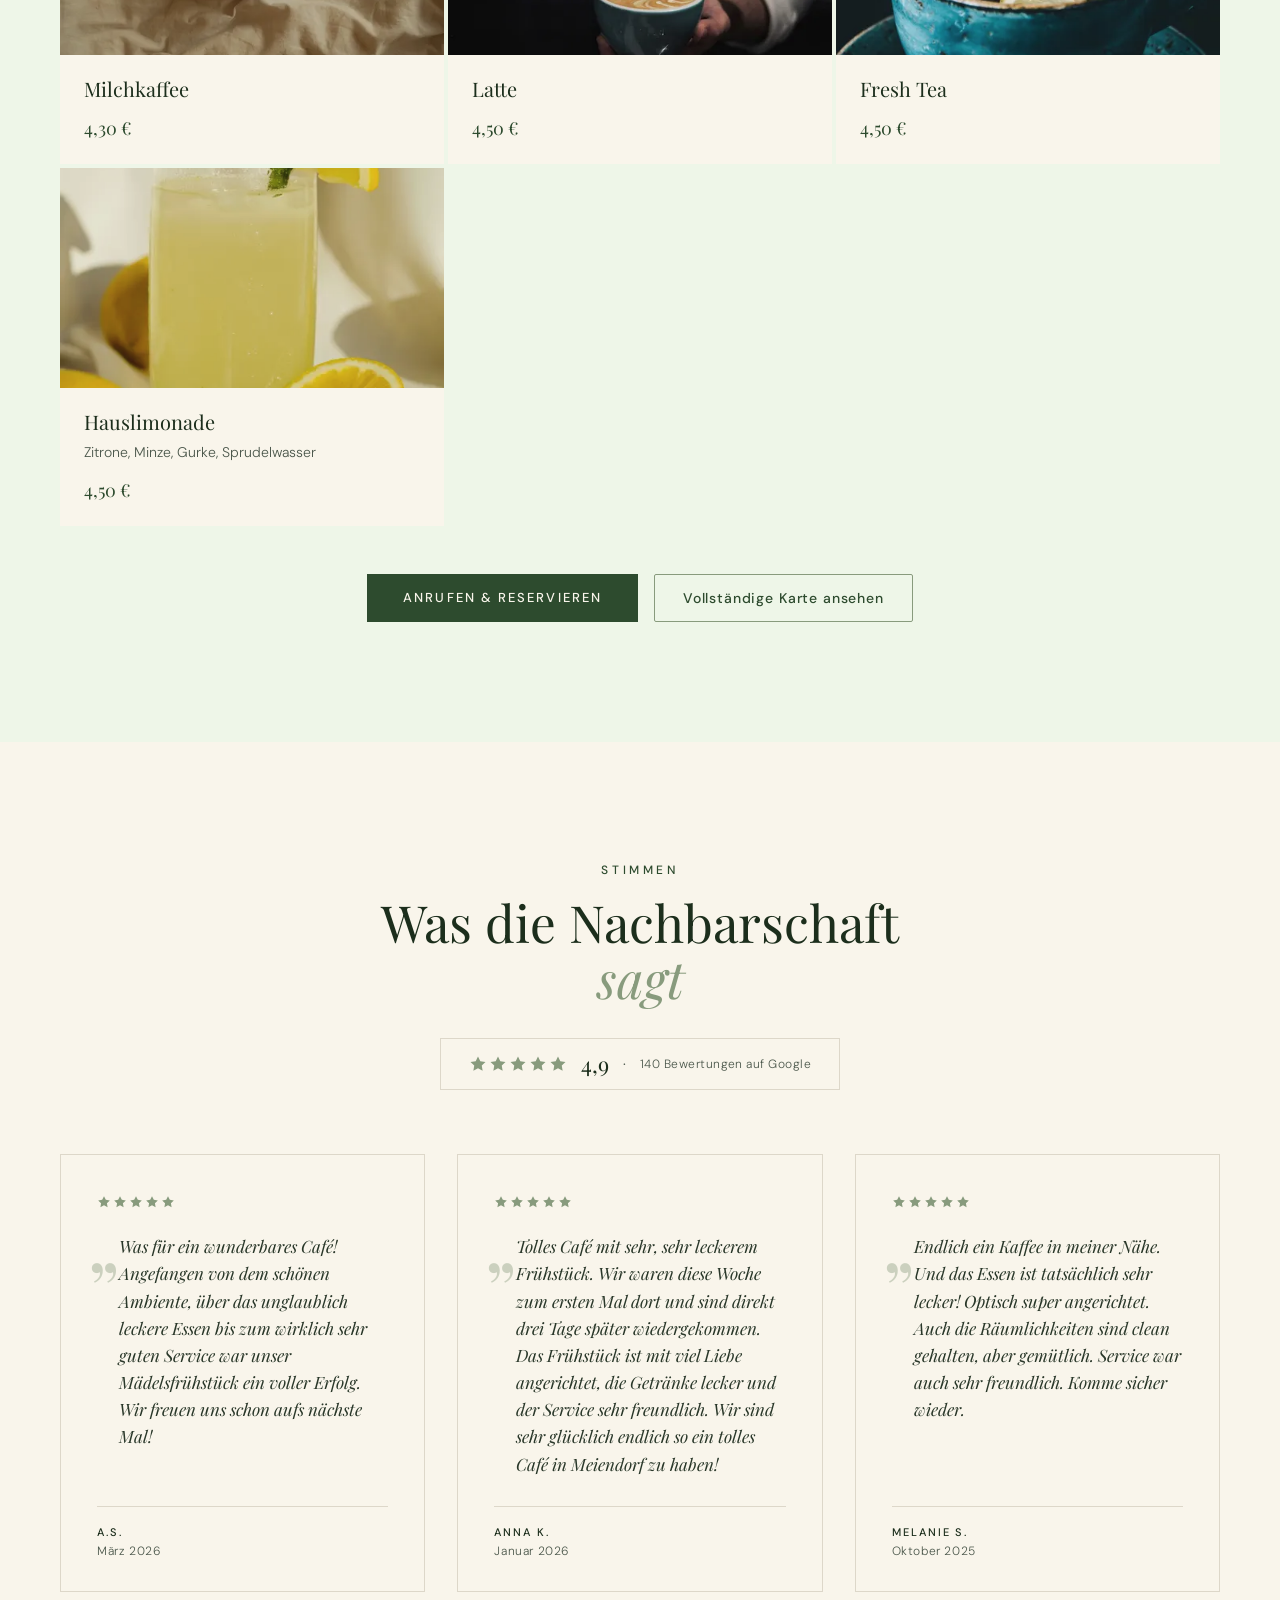
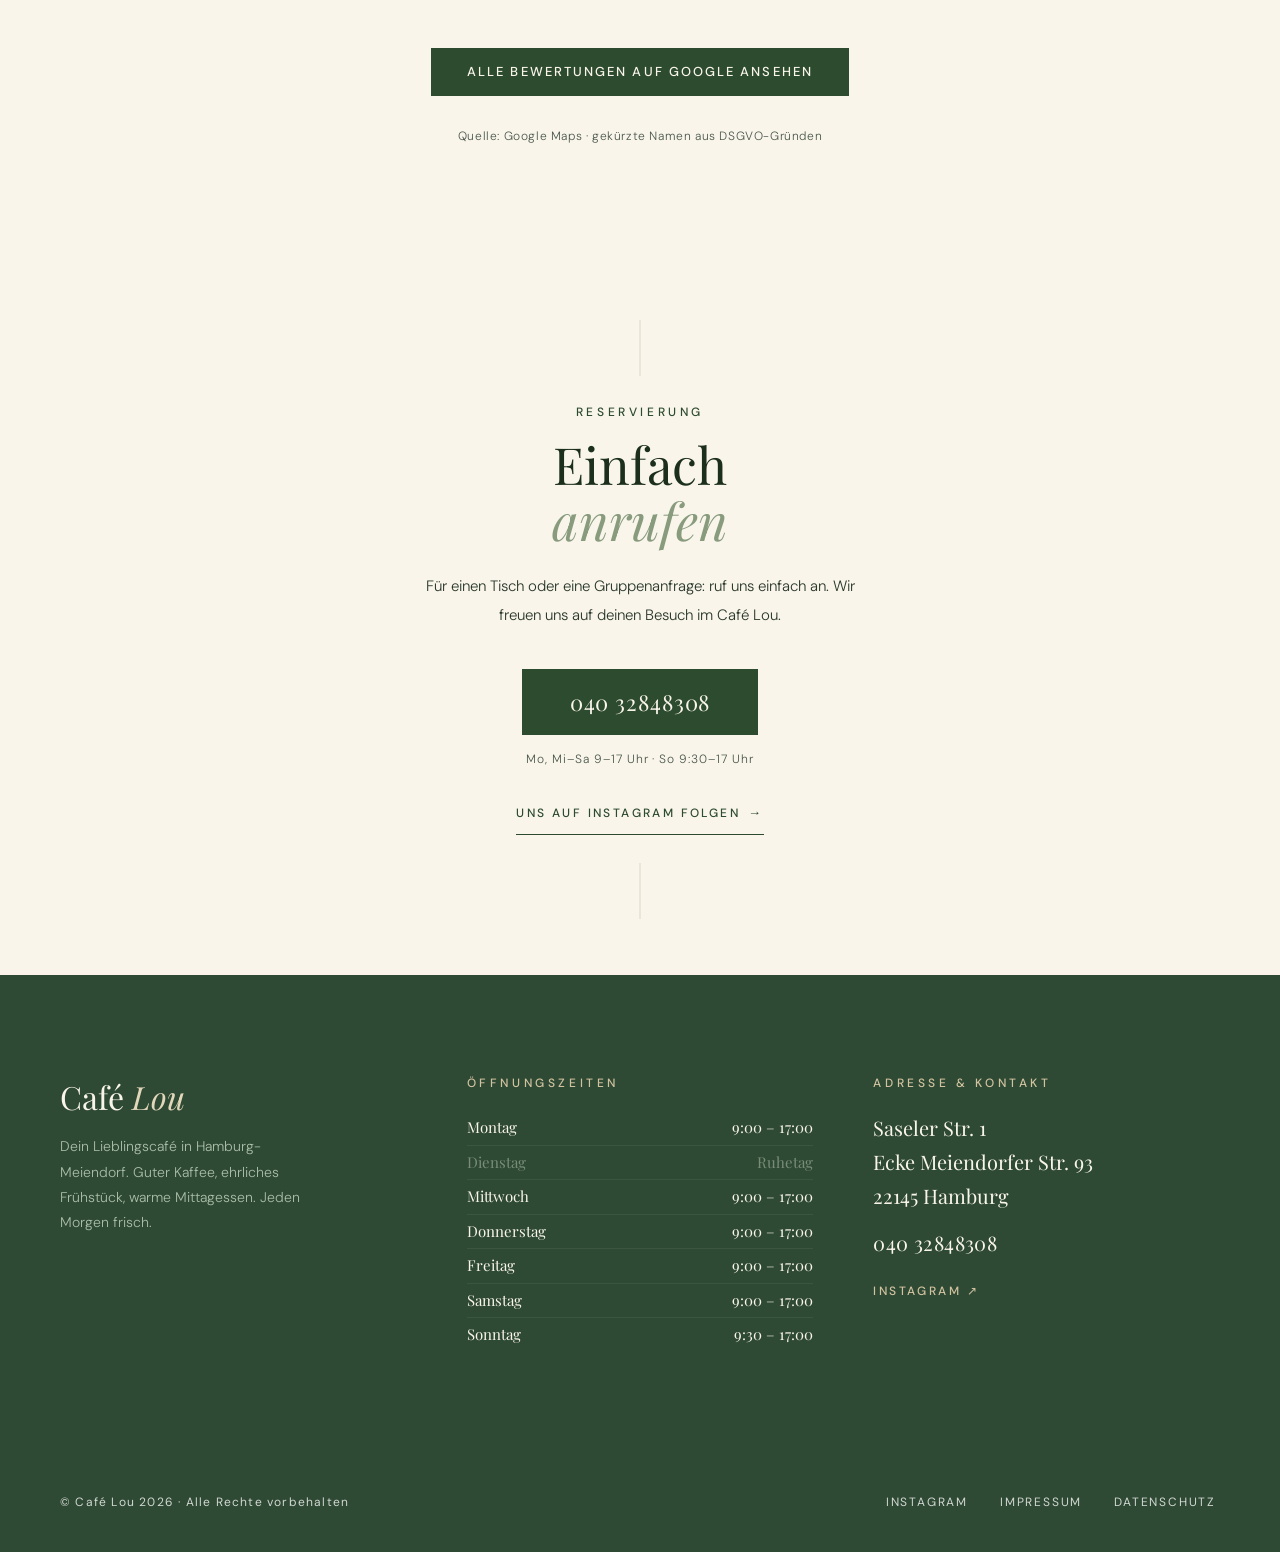
==== commit d773e11e: "feat: Mobile-Überarbeitung, Heute-Block und noindex für die Demo - Speisekarte mobil als kompakte Li" ====
--- a/index.html
+++ b/index.html
@@ -5,7 +5,8 @@
   <meta name="viewport" content="width=device-width, initial-scale=1.0" />
   <title>Café Lou – Kaffee, Frühstück &amp; Mittagessen in Hamburg-Meiendorf</title>
   <meta name="description" content="Café Lou in Hamburg-Meiendorf: Frischer Kaffee, hausgemachtes Frühstück und Mittagessen – dein Lieblingscafé in der Nachbarschaft. Mo, Mi–Sa 9–17 Uhr, So 9:30–17 Uhr." />
-  <meta name="robots" content="index, follow" />
+  <!-- DEMO: vor Livegang auf "index, follow" zurückstellen -->
+  <meta name="robots" content="noindex, nofollow" />
   <link rel="canonical" href="https://cafe-lou.vercel.app/" />
 
   <!-- Local SEO / Geo -->
@@ -1600,6 +1601,114 @@
       .hv-sub{font-size:16px}
     }
     @media (prefers-reduced-motion:reduce){.hv-frame{animation:none}.hv-wisp{display:none}.hv-steam{filter:none;display:none}}
+
+    /* ═══ Mobile-Review 2026-11: Heute-Block, kompakte Karte, Swipe-Reviews, Lesbarkeit, Motion ═══ */
+    :root{--ease-out:cubic-bezier(0.23,1,0.32,1);--ease-drawer:cubic-bezier(0.32,0.72,0,1)}
+
+    /* 1 · Heute-Block direkt unter dem Hero */
+    .today{display:flex;flex-wrap:wrap;align-items:center;justify-content:space-between;gap:8px 32px;
+      padding:20px clamp(24px,5vw,80px);background:var(--sage-pale);border-bottom:1px solid var(--parchment);color:var(--espresso)}
+    .today p{margin:0}
+    .today-live{display:flex;align-items:center;gap:10px;font:400 16px/1.3 'DM Sans',sans-serif}
+    .today-live strong{font-weight:500}
+    .today-live span:last-child{color:var(--text-light)}
+    .today-dot{width:9px;height:9px;border-radius:50%;flex:none;background:var(--gold)}
+    .today[data-open="1"] .today-dot{background:oklch(62% 0.14 145)}
+    .today-hours{font:300 15px/1.4 'DM Sans',sans-serif;color:var(--charcoal)}
+    .today-addr{display:inline-flex;align-items:center;min-height:44px;font:400 15px/1.3 'DM Sans',sans-serif;color:var(--sage-dark);
+      text-decoration:underline;text-decoration-color:var(--sage);text-underline-offset:4px;transition:color .2s}
+    .today-addr:hover{color:var(--espresso)}
+    .today-addr:focus-visible{outline:2px solid var(--sage-dark);outline-offset:2px}
+    @media (max-width:768px){
+      .today{flex-direction:column;align-items:flex-start;gap:4px;padding:20px 20px 16px}
+      .today-live{flex-wrap:wrap;row-gap:2px}
+      .today-addr{min-height:44px}
+    }
+
+    /* Hero-CTA: groesser, plus Route */
+    .hero-v2 .hero-cta{gap:12px 28px;align-items:center;flex-wrap:wrap}
+    .btn-primary{font-size:13px;letter-spacing:.16em;min-height:48px;display:inline-flex;align-items:center;justify-content:center;
+      transition:background .2s ease,color .2s ease,transform 160ms var(--ease-out)}
+    .btn-ghost{font-size:13px;letter-spacing:.16em;min-height:48px;transition:color .2s ease,transform 160ms var(--ease-out)}
+    .btn-primary:active,.btn-ghost:active,.btn-phone:active,.menu-fullcard-btn:active,.menu-tab:active{transform:scale(.97)}
+    @media (max-width:768px){.hero-v2 .hero-cta .btn-ghost{justify-content:center;border:1px solid oklch(97% 0.014 88 / .5)}}
+
+    /* 3 · Lesbarkeit & Kontrast */
+    .section-label,.ticker-label,.reviews-count,.cta-instagram,.story-link,.reviews-source,.cta-note,.review-date{font-size:12px}
+    .menu-tab{font-size:12px;min-height:44px}
+    .menu-card-desc{font-size:14px}
+    .hero-trust-label{font-size:11px}
+    .nav-menu-note{font-size:12px}
+    .contact-block-title,.contact-instagram,.footer-copy,.footer-links a{font-size:12px}
+    .hours-row{font-size:15px}
+    #menu .btn-primary,#contact-cta .btn-primary,#stimmen .btn-primary,.btn-phone{background:var(--sage-dark);color:var(--cream)}
+    #menu .btn-primary:hover,#contact-cta .btn-primary:hover,#stimmen .btn-primary:hover,.btn-phone:hover{background:var(--espresso)}
+    .btn-phone{transition:background .2s ease,transform 160ms var(--ease-out)}
+    /* Touch-Targets Desktop-Nav */
+    .nav-links a{display:inline-flex;align-items:center;min-height:44px;padding-bottom:0}
+    .nav-links a::after{width:100%;transform:scaleX(0);transform-origin:left;transition:transform 200ms var(--ease-out)}
+    .nav-links a:hover::after,.nav-links a.active::after{transform:scaleX(1)}
+
+    /* 2 · Mobile Speisekarte: kompakte Zeilen statt Foto-Turm */
+    @media (max-width:640px){
+      .menu-tabs{scroll-snap-type:x proximity;scroll-padding-inline:24px;
+        -webkit-mask:linear-gradient(to right,transparent,#000 16px,#000 calc(100% - 40px),transparent);
+                mask:linear-gradient(to right,transparent,#000 16px,#000 calc(100% - 40px),transparent);padding:0 24px}
+      .menu-tab{scroll-snap-align:start;padding:0 14px}
+      #menu{padding-left:16px;padding-right:16px}
+      .menu-grid{grid-template-columns:1fr;gap:0;background:var(--cream);border-radius:2px;
+        box-shadow:0 1px 2px rgba(47,74,52,.06),0 8px 24px -12px rgba(47,74,52,.18)}
+      .menu-card,.menu-card--featured{grid-column:auto;display:grid;grid-template-columns:76px 1fr auto;align-items:center;gap:0 14px;
+        padding:14px 16px;border-bottom:1px solid var(--parchment);background:transparent}
+      .menu-card:last-child{border-bottom:none}
+      .menu-card:hover{transform:none}
+      .menu-card-thumb,.menu-card--featured .menu-card-thumb{width:76px;height:76px;border-radius:2px}
+      .menu-card-body,.menu-card--featured .menu-card-body{display:contents}
+      .menu-card-name,.menu-card--featured .menu-card-name{grid-column:2;font-size:18px;line-height:1.25;margin:0 0 4px;align-self:end}
+      .menu-card-desc,.menu-card--featured .menu-card-desc{grid-column:2;grid-row:2;font-size:14px;line-height:1.45;margin:0;align-self:start;max-width:none}
+      .menu-card-thumb{grid-row:1 / span 2}
+      .menu-card-price,.menu-card--featured .menu-card-price{grid-column:3;grid-row:1 / span 2;font-size:17px;white-space:nowrap;align-self:center}
+      .menu-see-all{flex-direction:column;align-items:stretch;margin-top:32px}
+      .menu-see-all > *{justify-content:center;min-height:48px}
+    }
+
+    /* 4 · Bewertungen als Swipe-Leiste */
+    @media (max-width:768px){
+      #stimmen{padding-left:0;padding-right:0}
+      #stimmen .reviews-header,#stimmen > :not(.reviews-grid){padding-left:20px;padding-right:20px}
+      .reviews-grid{display:flex;gap:12px;overflow-x:auto;scroll-snap-type:x mandatory;scroll-padding-inline:20px;
+        padding:4px 20px 16px;scrollbar-width:none;overscroll-behavior-x:contain}
+      .reviews-grid::-webkit-scrollbar{display:none}
+      .review-card{flex:0 0 calc(100% - 48px);scroll-snap-align:start;padding:28px 24px 24px}
+      .review-card:hover{transform:none}
+    }
+
+    /* 5 · Motion */
+    #main-nav{transition:background .3s ease,border-color .3s ease}
+    #main-nav.scrolled{padding-top:10px;padding-bottom:10px}
+    .nav-logo-mark{transition:transform 200ms var(--ease-out)}
+    .nav-logo:active .nav-logo-mark{transform:scale(.97)}
+    .menu-card,.review-card{transition:transform 250ms var(--ease-out),border-color .2s ease}
+    .menu-card-thumb img{transition:transform 300ms var(--ease-out)}
+    .menu-card:hover .menu-card-thumb img{filter:saturate(0.88) contrast(0.96)}
+    .lou-dock{transition:transform 400ms var(--ease-drawer),opacity 250ms ease}
+    .lou-dock a{transition:transform 160ms var(--ease-out),opacity .2s ease}
+    .lou-dock a:hover{transform:none}
+    @media (hover:none){
+      .menu-card:hover,.review-card:hover,.btn-primary:hover,.btn-phone:hover,.btn-ghost:hover{transform:none}
+      .menu-card:hover .menu-card-thumb img{transform:none}
+      .nav-logo:hover .nav-logo-mark{transform:none}
+    }
+    @media (hover:hover) and (pointer:fine){.lou-dock a:hover{transform:translateY(-2px)}}
+    .lou-dock a:active{transform:scale(.97)}
+    /* Platz fuer das Dock + iPhone-Home-Indicator */
+    @media (max-width:768px){
+      footer{padding-bottom:calc(92px + env(safe-area-inset-bottom))}
+      .lou-dock{bottom:calc(12px + env(safe-area-inset-bottom))}
+    }
+    @media (prefers-reduced-motion:reduce){
+      .menu-card,.review-card,.menu-card-thumb img,.btn-primary,.btn-ghost,.btn-phone,.lou-dock a,.nav-links a::after{transition-property:opacity,color,background-color}
+    }
   </style>
 </head>
 <body>
@@ -1675,9 +1784,17 @@
         </a>
         <div class="hero-cta">
           <a href="#menu" class="btn-primary">Zur Speisekarte</a>
+          <a href="https://maps.app.goo.gl/7cNtLfxLy16KoQZ58" target="_blank" rel="noopener" class="btn-ghost">Route planen</a>
         </div>
     </div>
   </section>
+
+  <!-- HEUTE: Was, Wann, Wo direkt unter dem Hero -->
+  <div class="today" aria-label="Öffnungszeiten und Adresse">
+    <p class="today-live"><span class="today-dot" aria-hidden="true"></span><strong id="today-state">Mo, Mi–Sa 9–17 Uhr</strong> <span id="today-detail">So ab 9:30 · Di Ruhetag</span></p>
+    <p class="today-hours">Mo, Mi–Sa 9–17 Uhr · So 9:30–17 Uhr · Di Ruhetag</p>
+    <a class="today-addr" href="https://maps.app.goo.gl/7cNtLfxLy16KoQZ58" target="_blank" rel="noopener">Saseler Str. 1, Ecke Meiendorfer Str. 93 · <span style="white-space:nowrap">22145 Hamburg</span></a>
+  </div>
 
   <!-- STORY -->
   <section id="story">
@@ -1734,7 +1851,7 @@
       <!-- Karten werden per JS eingefügt -->
     </div>
     <div class="menu-see-all reveal reveal-delay-4">
-      <a href="#contact-cta" class="btn-primary">Tisch reservieren? Ruf uns an</a>
+      <a href="tel:+494032848308" class="btn-primary">Anrufen &amp; reservieren</a>
       <button class="menu-fullcard-btn" id="menu-fullcard-btn" aria-haspopup="dialog">
         Vollständige Karte ansehen
       </button>
@@ -1819,7 +1936,7 @@
       <h2 class="section-title reveal reveal-delay-1">Einfach<br/><em>anrufen</em></h2>
       <p class="cta-body reveal reveal-delay-2">Für einen Tisch oder eine Gruppenanfrage: ruf uns einfach an. Wir freuen uns auf deinen Besuch im Café Lou.</p>
       <div class="reveal reveal-delay-3">
-        <a href="tel:+494032848308" class="btn-phone">+49 40 328 483 08</a>
+        <a href="tel:+494032848308" class="btn-phone">040 32848308</a>
         <p class="cta-note">Mo, Mi–Sa 9–17 Uhr · So 9:30–17 Uhr</p>
       </div>
       <a href="https://www.instagram.com/cafelou.hamburg/" target="_blank" rel="noopener" class="cta-instagram reveal reveal-delay-4">Uns auf Instagram folgen</a>
@@ -1852,7 +1969,7 @@
         22145 Hamburg
       </div>
       <div class="contact-block-sub">
-        <a href="tel:+494032848308" class="contact-tel">+49 40 328 483 08</a>
+        <a href="tel:+494032848308" class="contact-tel">040 32848308</a>
         <a href="https://www.instagram.com/cafelou.hamburg/" target="_blank" rel="noopener" class="contact-instagram">Instagram <span aria-hidden="true">↗</span></a>
       </div>
     </div>
@@ -2116,7 +2233,17 @@
       `;}).join('');
     }
 
-    renderMenu('all');
+    // Mobil: mit einer Kategorie starten statt 20+ Gerichten am Stück
+    const startCat = matchMedia('(max-width: 640px)').matches ? 'bowls' : 'all';
+    if (startCat !== 'all') {
+      document.querySelectorAll('.menu-tab').forEach(b => {
+        const on = b.dataset.cat === startCat;
+        b.classList.toggle('active', on);
+        b.setAttribute('aria-selected', String(on));
+      });
+      document.getElementById('menu-grid').setAttribute('aria-labelledby', 'tab-' + startCat);
+    }
+    renderMenu(startCat);
 
     // Vollständige Karte im Dialog: gleiche Datenquelle wie das Grid.
     function renderFullMenu() {
@@ -2179,6 +2306,7 @@
       btn.setAttribute('aria-selected', 'true');
       document.getElementById('menu-grid').setAttribute('aria-labelledby', btn.id);
       renderMenu(btn.dataset.cat);
+      btn.scrollIntoView({ inline: 'center', block: 'nearest', behavior: matchMedia('(prefers-reduced-motion: reduce)').matches ? 'auto' : 'smooth' });
     });
 
     // Lightbox
@@ -2263,7 +2391,8 @@
       if(h&&m<h[0]){dt.textContent='Öffnet heute um '+f(h[0]);return}
       for(var i=1;i<8;i++){var n=(day+i)%7;if(H[n]){dt.textContent='Öffnet '+(i===1?'morgen':N[n])+' um '+f(H[n][0]);return}}
     }
-    try{upd();setInterval(upd,60000)}catch(e){}
+    function mirror(){var ts=document.getElementById('today-state'),td=document.getElementById('today-detail'),t=document.querySelector('.today');if(!ts)return;ts.textContent=st.textContent;td.textContent=dt.textContent;t.dataset.open=d.dataset.open}
+    try{upd();mirror();setInterval(function(){upd();mirror()},60000)}catch(e){}
     var hv=true,cv=false,hero=document.getElementById('hero'),c=document.getElementById('contacts');
     function show(){d.classList.toggle('is-in',!cv&&(!hv||innerWidth<=768))}
     if('IntersectionObserver' in window){
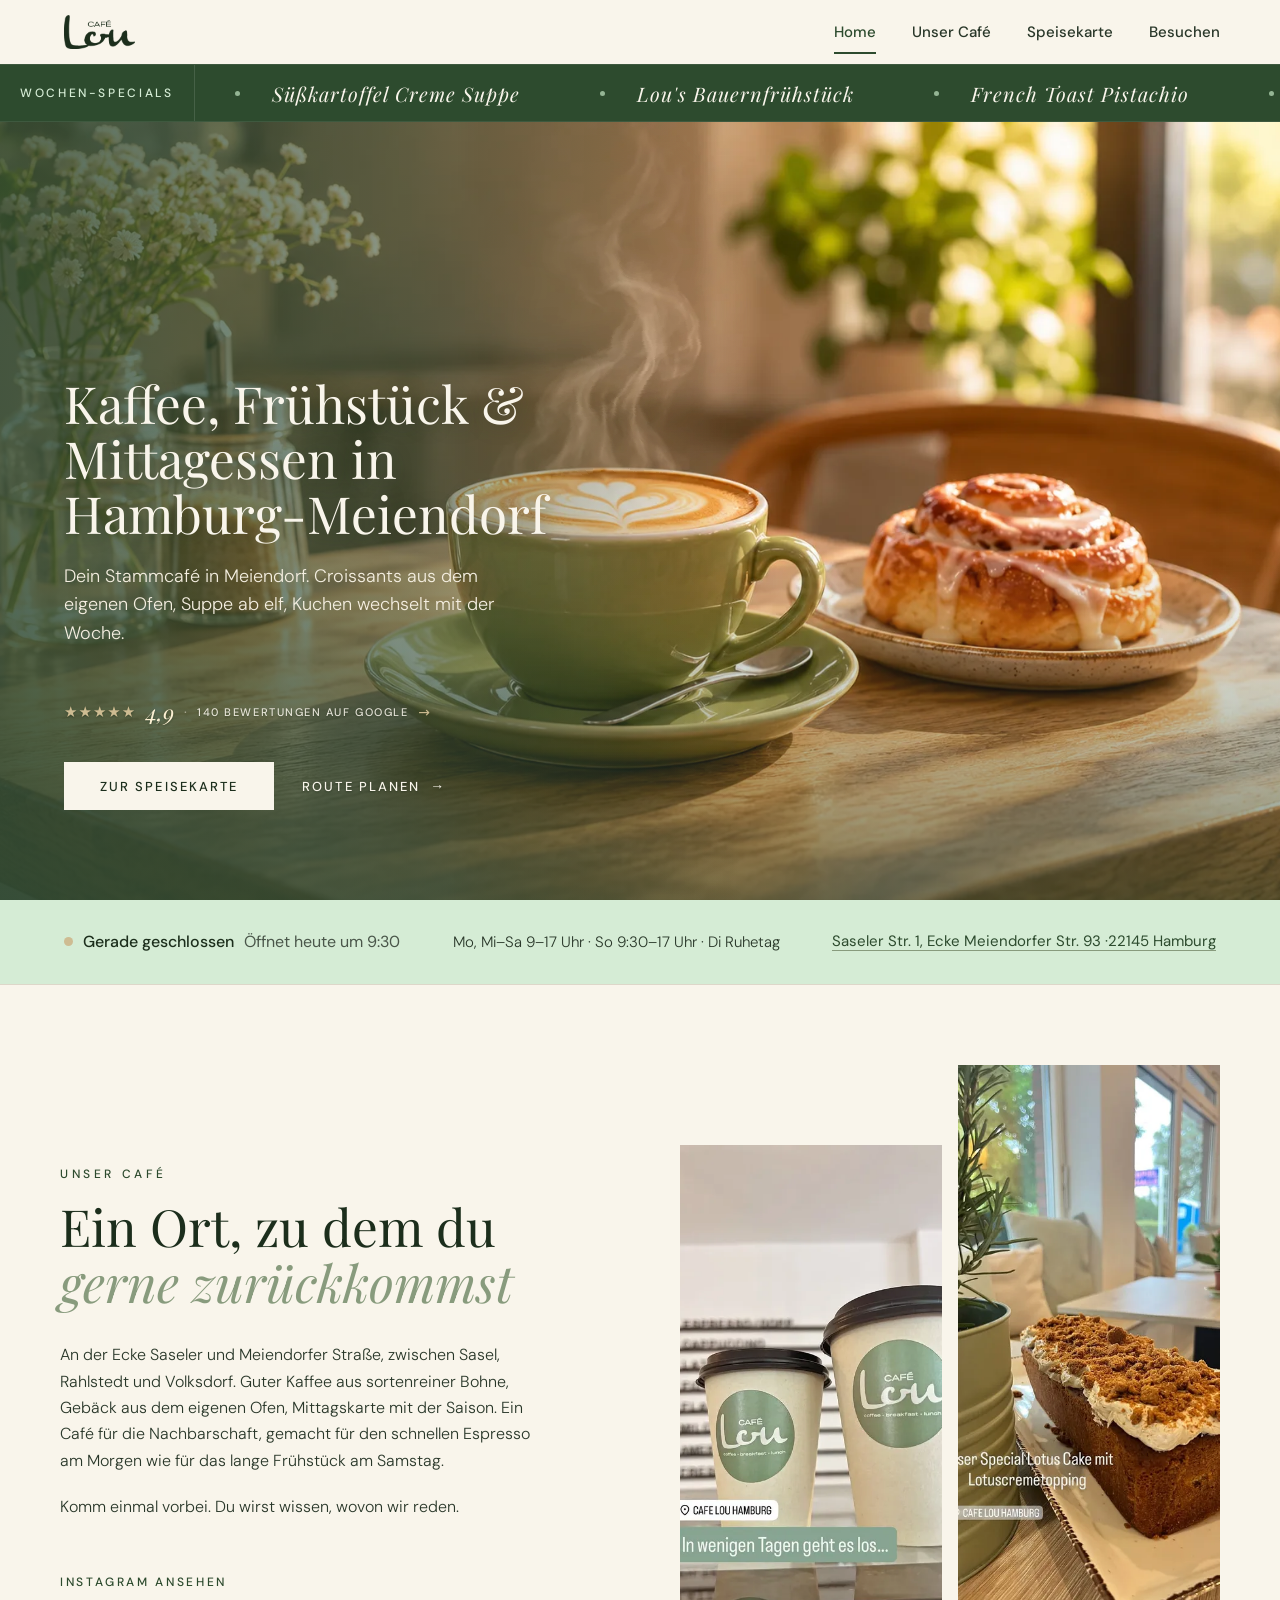
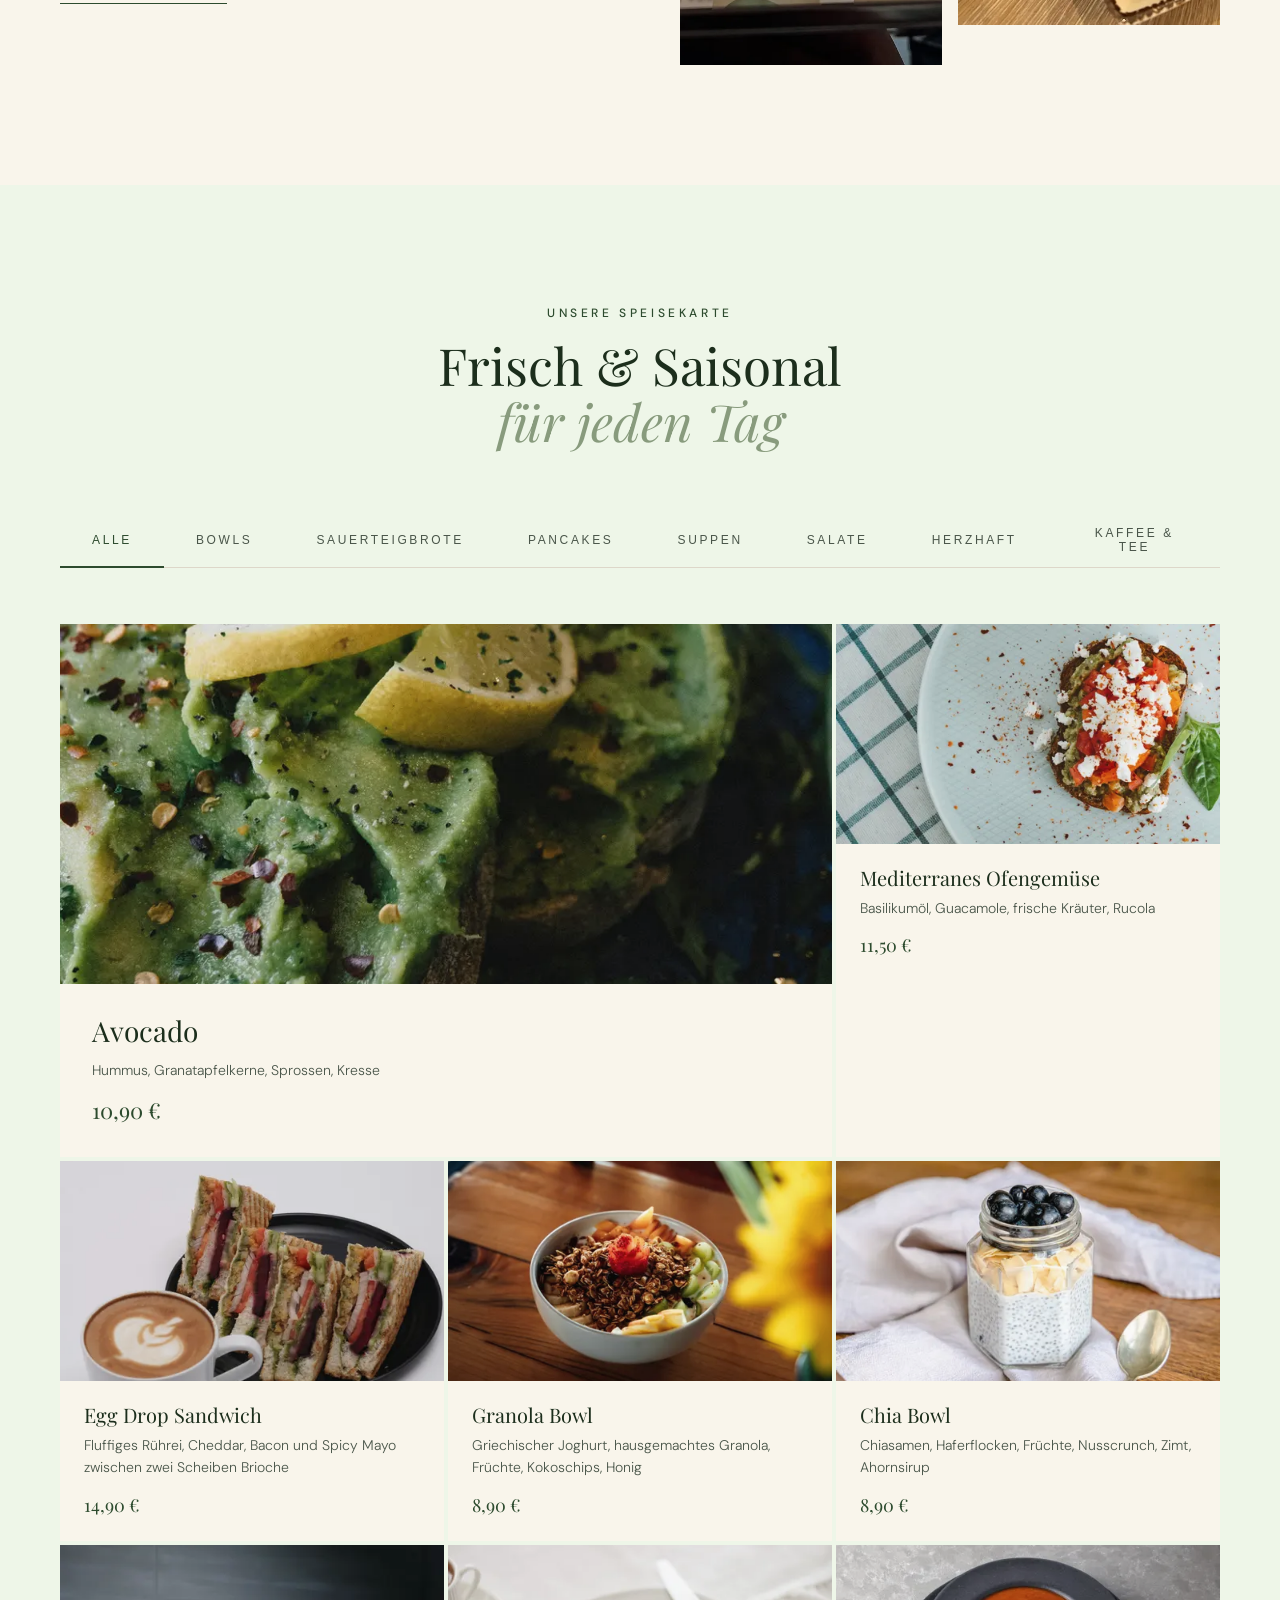
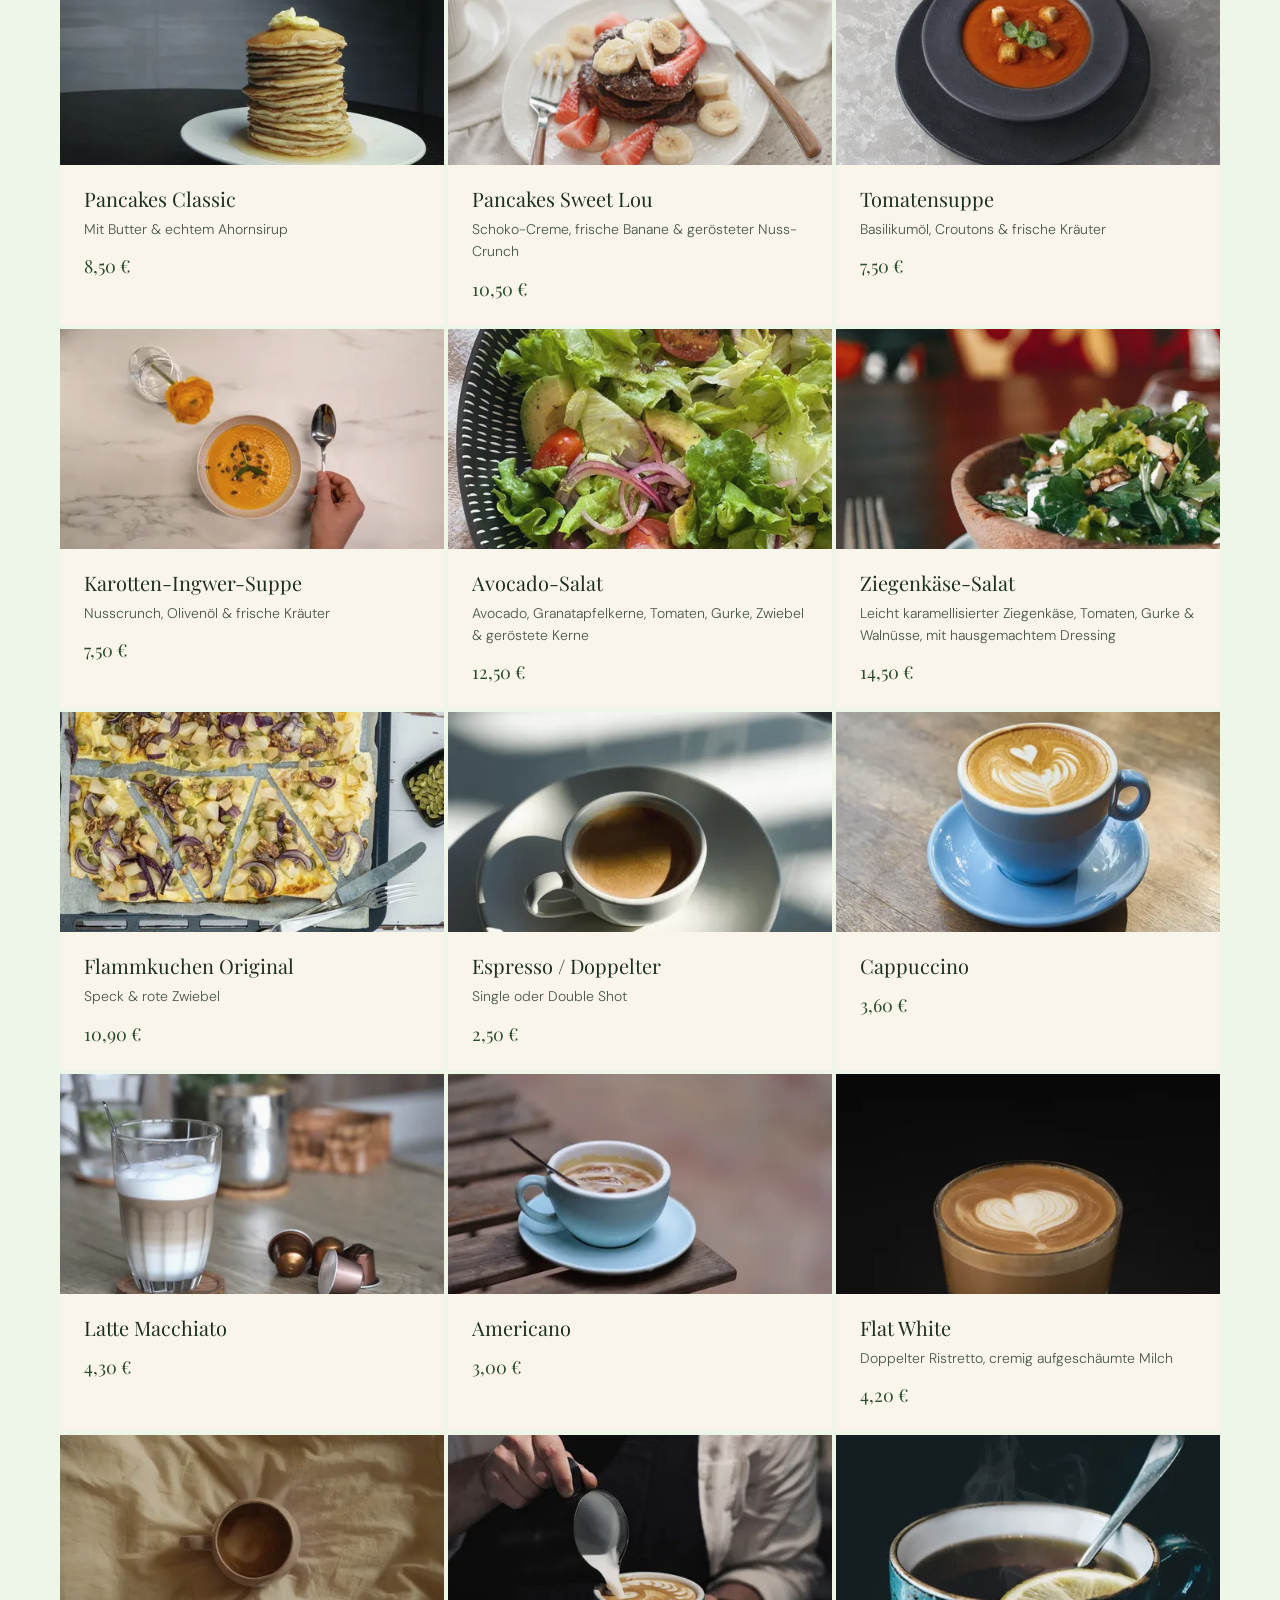
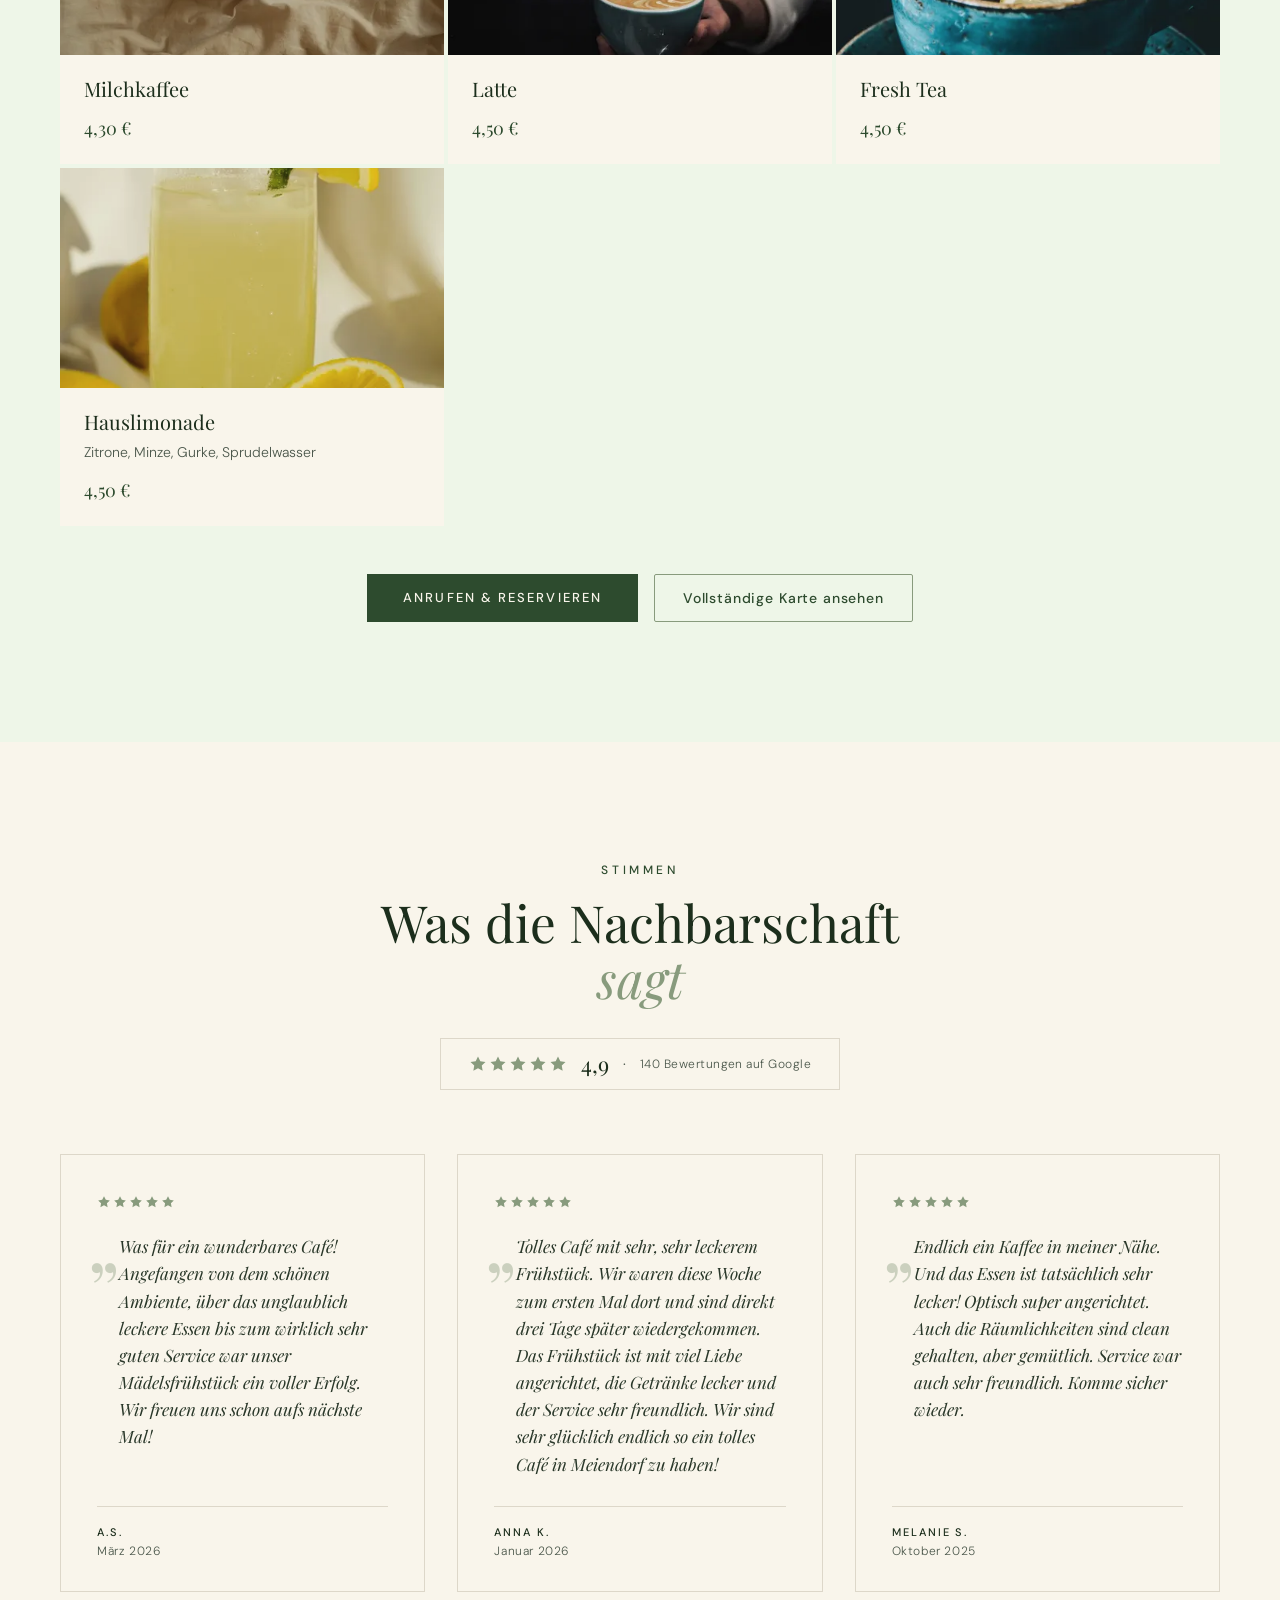
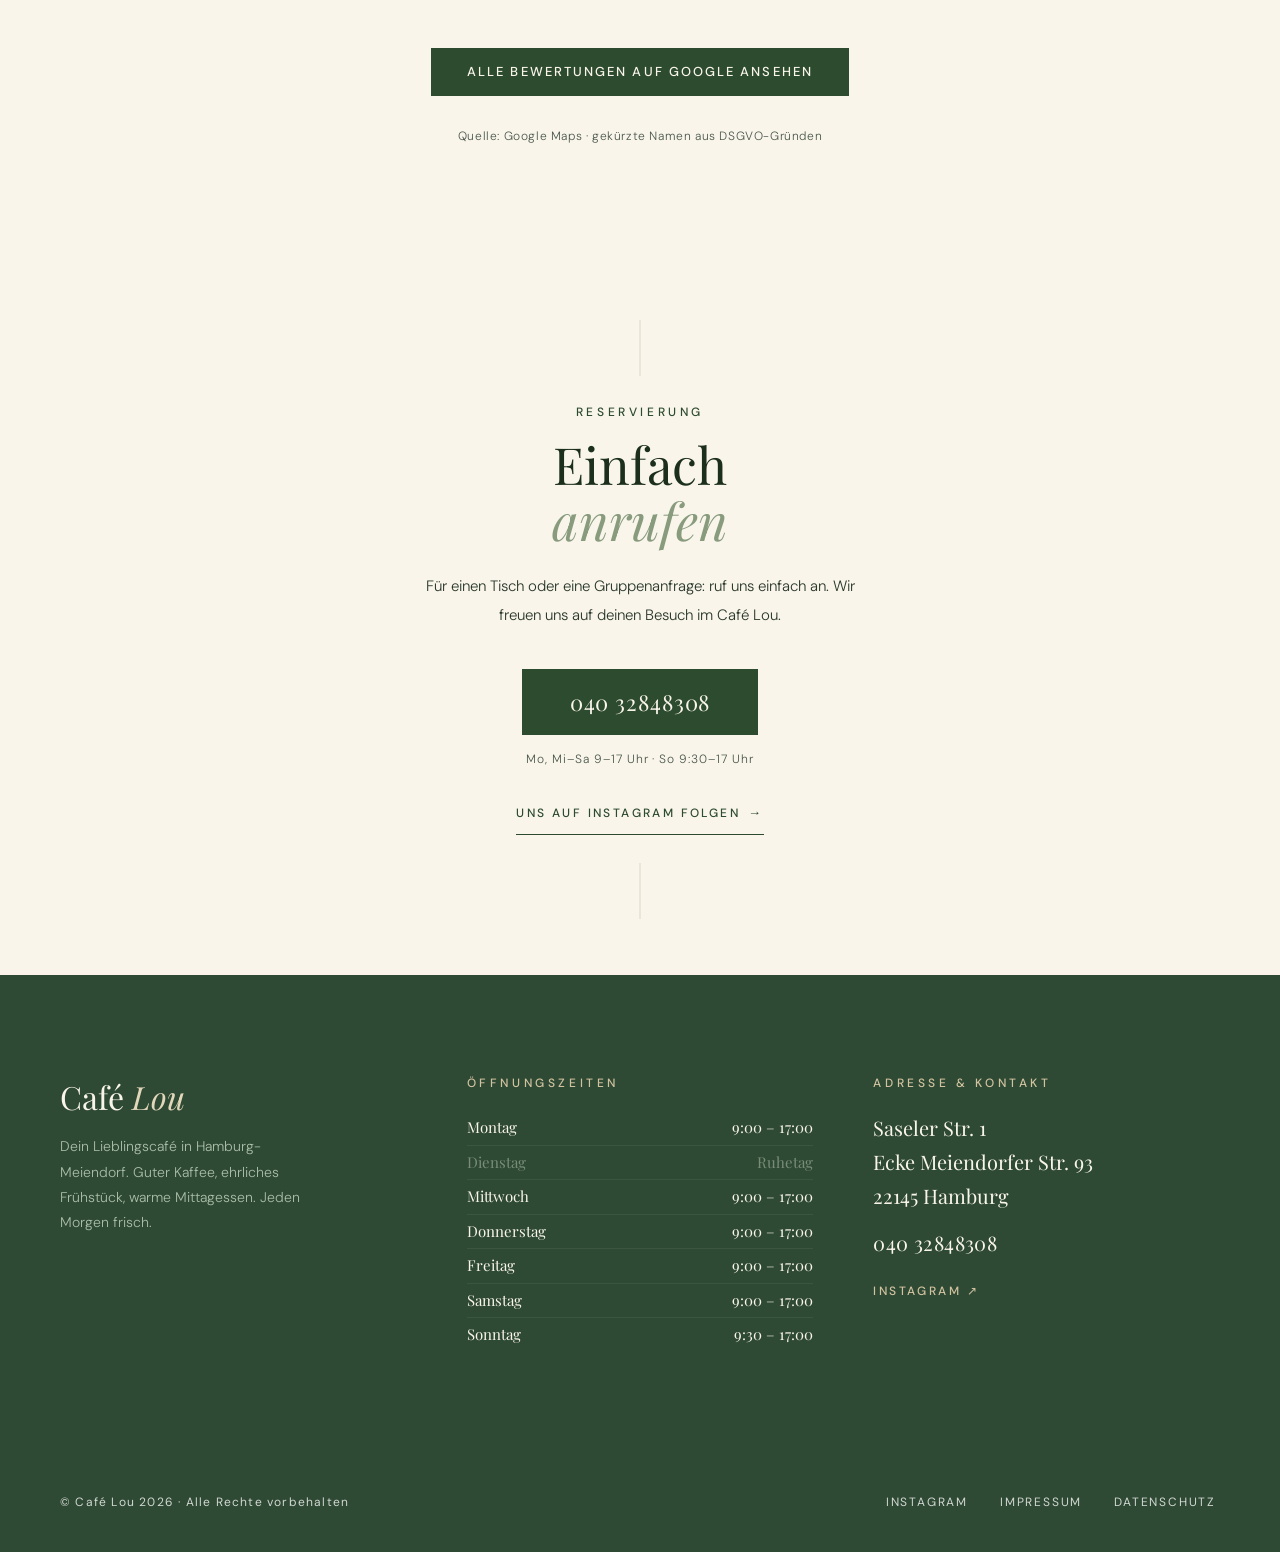
==== commit aebce60e: "fix: Heute-Block mobil ausblenden, das Dock zeigt Status und Route bereits Co-Authored-By: Claude Op" ====
--- a/index.html
+++ b/index.html
@@ -1620,7 +1620,8 @@
     .today-addr:hover{color:var(--espresso)}
     .today-addr:focus-visible{outline:2px solid var(--sage-dark);outline-offset:2px}
     @media (max-width:768px){
-      .today{flex-direction:column;align-items:flex-start;gap:4px;padding:20px 20px 16px}
+      /* Mobil zeigt das Dock unten Status und Route dauerhaft, der Block wäre doppelt */
+      .today{display:none}
       .today-live{flex-wrap:wrap;row-gap:2px}
       .today-addr{min-height:44px}
     }
